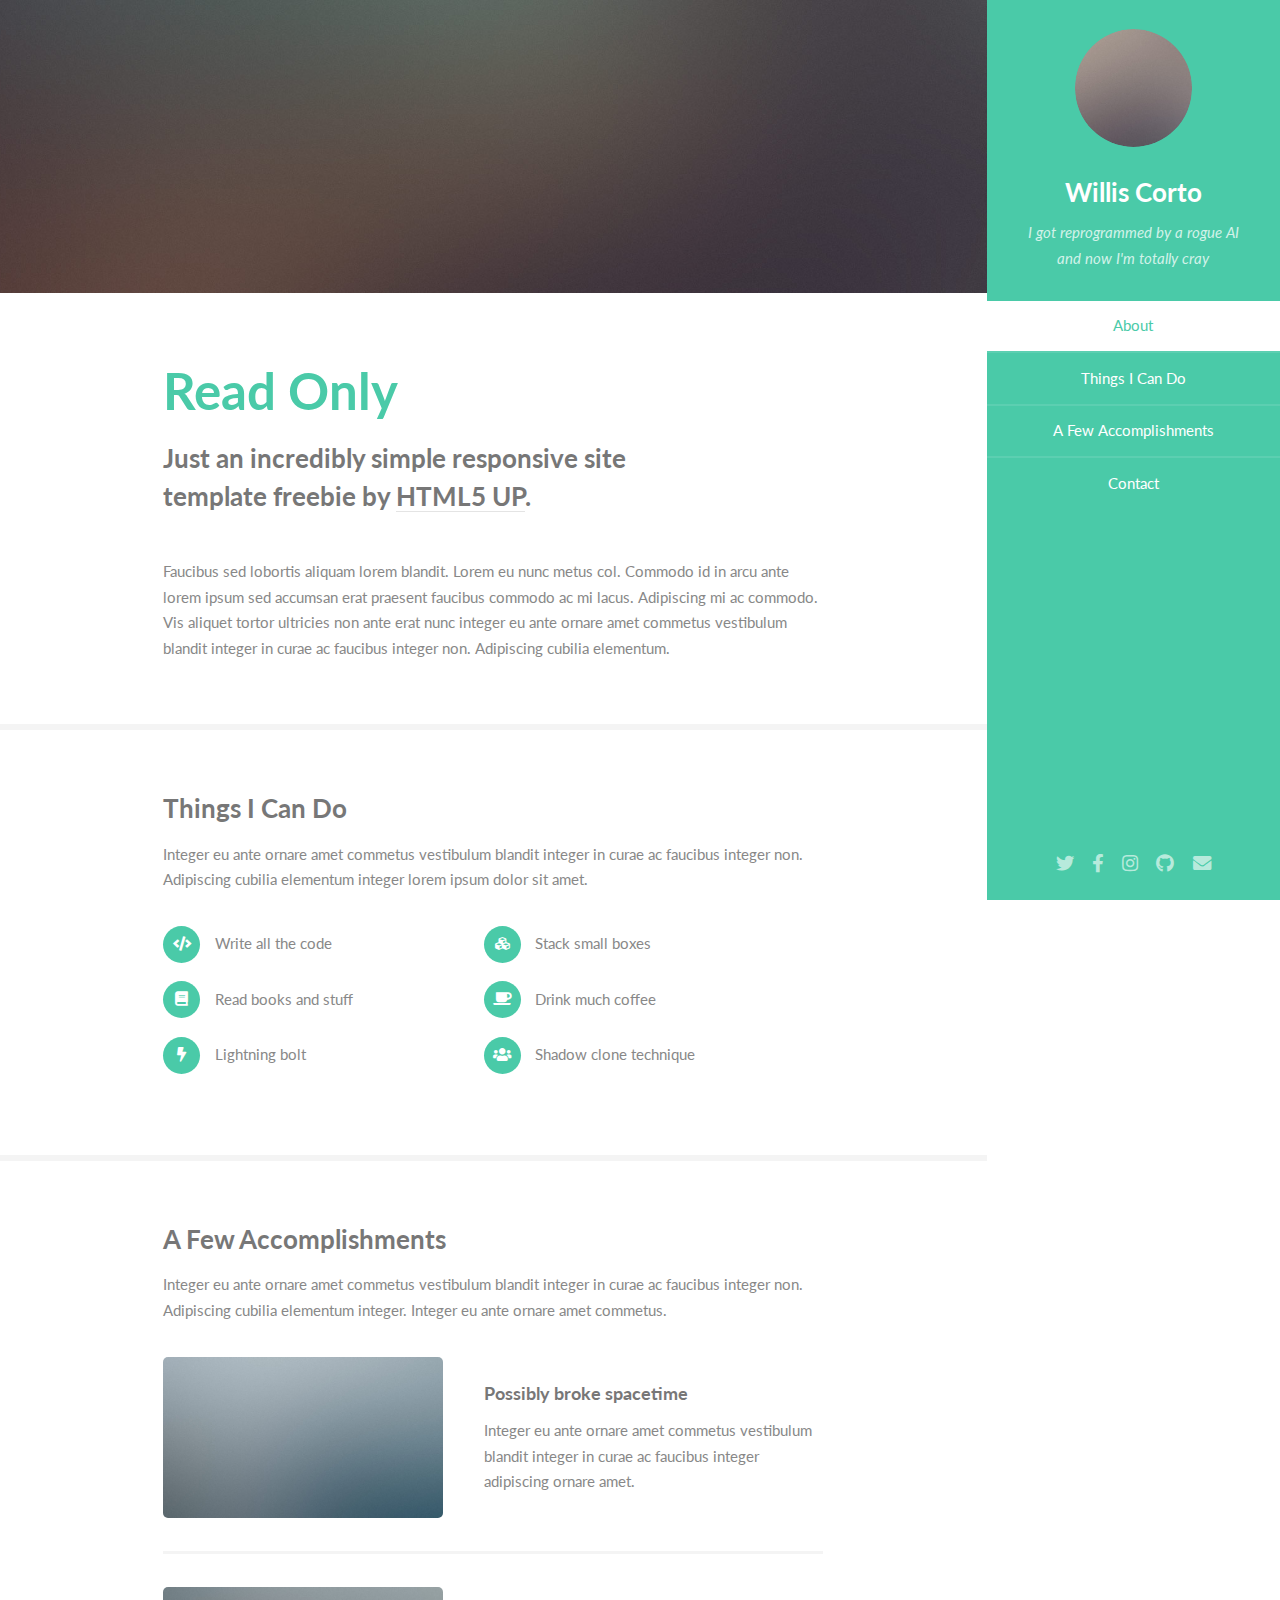
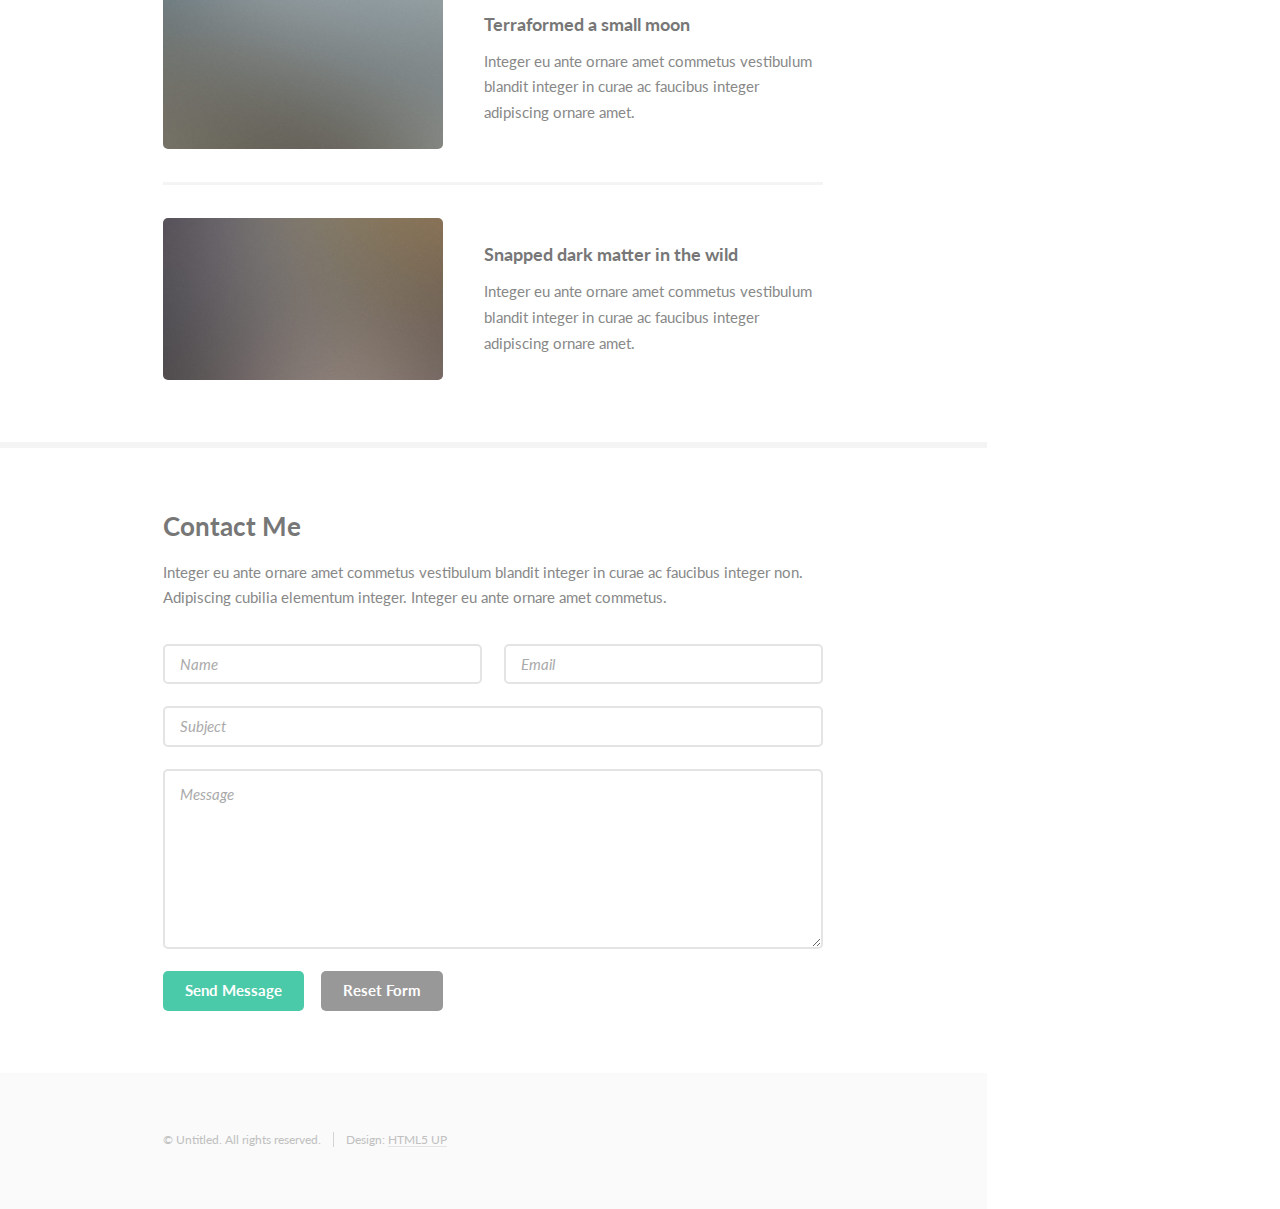
==== index.html @ f291df76 "Add files via upload" ====
<!DOCTYPE HTML>
<!--
	Read Only by HTML5 UP
	html5up.net | @ajlkn
	Free for personal and commercial use under the CCA 3.0 license (html5up.net/license)
-->
<html>
	<head>
		<title>Read Only by HTML5 UP</title>
		<meta charset="utf-8" />
		<meta name="viewport" content="width=device-width, initial-scale=1, user-scalable=no" />
		<link rel="stylesheet" href="assets/css/main.css" />
	</head>
	<body class="is-preload">

		<!-- Header -->
			<section id="header">
				<header>
					<span class="image avatar"><img src="images/avatar.jpg" alt="" /></span>
					<h1 id="logo"><a href="#">Willis Corto</a></h1>
					<p>I got reprogrammed by a rogue AI<br />
					and now I'm totally cray</p>
				</header>
				<nav id="nav">
					<ul>
						<li><a href="#one" class="active">About</a></li>
						<li><a href="#two">Things I Can Do</a></li>
						<li><a href="#three">A Few Accomplishments</a></li>
						<li><a href="#four">Contact</a></li>
					</ul>
				</nav>
				<footer>
					<ul class="icons">
						<li><a href="#" class="icon brands fa-twitter"><span class="label">Twitter</span></a></li>
						<li><a href="#" class="icon brands fa-facebook-f"><span class="label">Facebook</span></a></li>
						<li><a href="#" class="icon brands fa-instagram"><span class="label">Instagram</span></a></li>
						<li><a href="#" class="icon brands fa-github"><span class="label">Github</span></a></li>
						<li><a href="#" class="icon solid fa-envelope"><span class="label">Email</span></a></li>
					</ul>
				</footer>
			</section>

		<!-- Wrapper -->
			<div id="wrapper">

				<!-- Main -->
					<div id="main">

						<!-- One -->
							<section id="one">
								<div class="image main" data-position="center">
									<img src="images/banner.jpg" alt="" />
								</div>
								<div class="container">
									<header class="major">
										<h2>Read Only</h2>
										<p>Just an incredibly simple responsive site<br />
										template freebie by <a href="http://html5up.net">HTML5 UP</a>.</p>
									</header>
									<p>Faucibus sed lobortis aliquam lorem blandit. Lorem eu nunc metus col. Commodo id in arcu ante lorem ipsum sed accumsan erat praesent faucibus commodo ac mi lacus. Adipiscing mi ac commodo. Vis aliquet tortor ultricies non ante erat nunc integer eu ante ornare amet commetus vestibulum blandit integer in curae ac faucibus integer non. Adipiscing cubilia elementum.</p>
								</div>
							</section>

						<!-- Two -->
							<section id="two">
								<div class="container">
									<h3>Things I Can Do</h3>
									<p>Integer eu ante ornare amet commetus vestibulum blandit integer in curae ac faucibus integer non. Adipiscing cubilia elementum integer lorem ipsum dolor sit amet.</p>
									<ul class="feature-icons">
										<li class="icon solid fa-code">Write all the code</li>
										<li class="icon solid fa-cubes">Stack small boxes</li>
										<li class="icon solid fa-book">Read books and stuff</li>
										<li class="icon solid fa-coffee">Drink much coffee</li>
										<li class="icon solid fa-bolt">Lightning bolt</li>
										<li class="icon solid fa-users">Shadow clone technique</li>
									</ul>
								</div>
							</section>

						<!-- Three -->
							<section id="three">
								<div class="container">
									<h3>A Few Accomplishments</h3>
									<p>Integer eu ante ornare amet commetus vestibulum blandit integer in curae ac faucibus integer non. Adipiscing cubilia elementum integer. Integer eu ante ornare amet commetus.</p>
									<div class="features">
										<article>
											<a href="#" class="image"><img src="images/pic01.jpg" alt="" /></a>
											<div class="inner">
												<h4>Possibly broke spacetime</h4>
												<p>Integer eu ante ornare amet commetus vestibulum blandit integer in curae ac faucibus integer adipiscing ornare amet.</p>
											</div>
										</article>
										<article>
											<a href="#" class="image"><img src="images/pic02.jpg" alt="" /></a>
											<div class="inner">
												<h4>Terraformed a small moon</h4>
												<p>Integer eu ante ornare amet commetus vestibulum blandit integer in curae ac faucibus integer adipiscing ornare amet.</p>
											</div>
										</article>
										<article>
											<a href="#" class="image"><img src="images/pic03.jpg" alt="" /></a>
											<div class="inner">
												<h4>Snapped dark matter in the wild</h4>
												<p>Integer eu ante ornare amet commetus vestibulum blandit integer in curae ac faucibus integer adipiscing ornare amet.</p>
											</div>
										</article>
									</div>
								</div>
							</section>

						<!-- Four -->
							<section id="four">
								<div class="container">
									<h3>Contact Me</h3>
									<p>Integer eu ante ornare amet commetus vestibulum blandit integer in curae ac faucibus integer non. Adipiscing cubilia elementum integer. Integer eu ante ornare amet commetus.</p>
									<form method="post" action="#">
										<div class="row gtr-uniform">
											<div class="col-6 col-12-xsmall"><input type="text" name="name" id="name" placeholder="Name" /></div>
											<div class="col-6 col-12-xsmall"><input type="email" name="email" id="email" placeholder="Email" /></div>
											<div class="col-12"><input type="text" name="subject" id="subject" placeholder="Subject" /></div>
											<div class="col-12"><textarea name="message" id="message" placeholder="Message" rows="6"></textarea></div>
											<div class="col-12">
												<ul class="actions">
													<li><input type="submit" class="primary" value="Send Message" /></li>
													<li><input type="reset" value="Reset Form" /></li>
												</ul>
											</div>
										</div>
									</form>
								</div>
							</section>

						<!-- Five -->
						<!--
							<section id="five">
								<div class="container">
									<h3>Elements</h3>

									<section>
										<h4>Text</h4>
										<p>This is <b>bold</b> and this is <strong>strong</strong>. This is <i>italic</i> and this is <em>emphasized</em>.
										This is <sup>superscript</sup> text and this is <sub>subscript</sub> text.
										This is <u>underlined</u> and this is code: <code>for (;;) { ... }</code>. Finally, <a href="#">this is a link</a>.</p>
										<hr />
										<header>
											<h4>Heading with a Subtitle</h4>
											<p>Lorem ipsum dolor sit amet nullam id egestas urna aliquam</p>
										</header>
										<p>Nunc lacinia ante nunc ac lobortis. Interdum adipiscing gravida odio porttitor sem non mi integer non faucibus ornare mi ut ante amet placerat aliquet. Volutpat eu sed ante lacinia sapien lorem accumsan varius montes viverra nibh in adipiscing blandit tempus accumsan.</p>
										<header>
											<h5>Heading with a Subtitle</h5>
											<p>Lorem ipsum dolor sit amet nullam id egestas urna aliquam</p>
										</header>
										<p>Nunc lacinia ante nunc ac lobortis. Interdum adipiscing gravida odio porttitor sem non mi integer non faucibus ornare mi ut ante amet placerat aliquet. Volutpat eu sed ante lacinia sapien lorem accumsan varius montes viverra nibh in adipiscing blandit tempus accumsan.</p>
										<hr />
										<h2>Heading Level 2</h2>
										<h3>Heading Level 3</h3>
										<h4>Heading Level 4</h4>
										<h5>Heading Level 5</h5>
										<h6>Heading Level 6</h6>
										<hr />
										<h5>Blockquote</h5>
										<blockquote>Fringilla nisl. Donec accumsan interdum nisi, quis tincidunt felis sagittis eget tempus euismod. Vestibulum ante ipsum primis in faucibus vestibulum. Blandit adipiscing eu felis iaculis volutpat ac adipiscing accumsan faucibus. Vestibulum ante ipsum primis in faucibus lorem ipsum dolor sit amet nullam adipiscing eu felis.</blockquote>
										<h5>Preformatted</h5>
										<pre><code>i = 0;

while (!deck.isInOrder()) {
    print 'Iteration ' + i;
    deck.shuffle();
    i++;
}

print 'It took ' + i + ' iterations to sort the deck.';</code></pre>
									</section>

									<section>
										<h4>Lists</h4>
										<div class="row">
											<div class="col-6 col-12-xsmall">
												<h5>Unordered</h5>
												<ul>
													<li>Dolor pulvinar etiam magna etiam.</li>
													<li>Sagittis adipiscing lorem eleifend.</li>
													<li>Felis enim feugiat dolore viverra.</li>
												</ul>
												<h5>Alternate</h5>
												<ul class="alt">
													<li>Dolor pulvinar etiam magna etiam.</li>
													<li>Sagittis adipiscing lorem eleifend.</li>
													<li>Felis enim feugiat dolore viverra.</li>
												</ul>
											</div>
											<div class="col-6 col-12-xsmall">
												<h5>Ordered</h5>
												<ol>
													<li>Dolor pulvinar etiam magna etiam.</li>
													<li>Etiam vel felis at lorem sed viverra.</li>
													<li>Felis enim feugiat dolore viverra.</li>
													<li>Dolor pulvinar etiam magna etiam.</li>
													<li>Etiam vel felis at lorem sed viverra.</li>
													<li>Felis enim feugiat dolore viverra.</li>
												</ol>
												<h5>Icons</h5>
												<ul class="icons">
													<li><a href="#" class="icon brands fa-twitter"><span class="label">Twitter</span></a></li>
													<li><a href="#" class="icon brands fa-facebook-f"><span class="label">Facebook</span></a></li>
													<li><a href="#" class="icon brands fa-instagram"><span class="label">Instagram</span></a></li>
													<li><a href="#" class="icon brands fa-github"><span class="label">Github</span></a></li>
													<li><a href="#" class="icon brands fa-dribbble"><span class="label">Dribbble</span></a></li>
													<li><a href="#" class="icon brands fa-tumblr"><span class="label">Tumblr</span></a></li>
												</ul>
											</div>
										</div>
										<h5>Actions</h5>
										<ul class="actions">
											<li><a href="#" class="button primary">Default</a></li>
											<li><a href="#" class="button">Default</a></li>
											<li><a href="#" class="button alt">Default</a></li>
										</ul>
										<ul class="actions small">
											<li><a href="#" class="button primary small">Small</a></li>
											<li><a href="#" class="button small">Small</a></li>
											<li><a href="#" class="button alt small">Small</a></li>
										</ul>
										<div class="row">
											<div class="col-3 col-6-medium col-12-xsmall">
												<ul class="actions stacked">
													<li><a href="#" class="button primary">Default</a></li>
													<li><a href="#" class="button">Default</a></li>
													<li><a href="#" class="button alt">Default</a></li>
												</ul>
											</div>
											<div class="col-3 col-6 col-12-xsmall">
												<ul class="actions stacked">
													<li><a href="#" class="button primary small">Small</a></li>
													<li><a href="#" class="button small">Small</a></li>
													<li><a href="#" class="button alt small">Small</a></li>
												</ul>
											</div>
											<div class="col-3 col-6-medium col-12-xsmall">
												<ul class="actions stacked">
													<li><a href="#" class="button primary fit">Default</a></li>
													<li><a href="#" class="button fit">Default</a></li>
													<li><a href="#" class="button alt fit">Default</a></li>
												</ul>
											</div>
											<div class="col-3 col-6-medium col-12-xsmall">
												<ul class="actions stacked">
													<li><a href="#" class="button primary small fit">Small</a></li>
													<li><a href="#" class="button small fit">Small</a></li>
													<li><a href="#" class="button alt small fit">Small</a></li>
												</ul>
											</div>
										</div>
									</section>

									<section>
										<h4>Table</h4>
										<h5>Default</h5>
										<div class="table-wrapper">
											<table>
												<thead>
													<tr>
														<th>Name</th>
														<th>Description</th>
														<th>Price</th>
													</tr>
												</thead>
												<tbody>
													<tr>
														<td>Item One</td>
														<td>Ante turpis integer aliquet porttitor.</td>
														<td>29.99</td>
													</tr>
													<tr>
														<td>Item Two</td>
														<td>Vis ac commodo adipiscing arcu aliquet.</td>
														<td>19.99</td>
													</tr>
													<tr>
														<td>Item Three</td>
														<td> Morbi faucibus arcu accumsan lorem.</td>
														<td>29.99</td>
													</tr>
													<tr>
														<td>Item Four</td>
														<td>Vitae integer tempus condimentum.</td>
														<td>19.99</td>
													</tr>
													<tr>
														<td>Item Five</td>
														<td>Ante turpis integer aliquet porttitor.</td>
														<td>29.99</td>
													</tr>
												</tbody>
												<tfoot>
													<tr>
														<td colspan="2"></td>
														<td>100.00</td>
													</tr>
												</tfoot>
											</table>
										</div>

										<h5>Alternate</h5>
										<div class="table-wrapper">
											<table class="alt">
												<thead>
													<tr>
														<th>Name</th>
														<th>Description</th>
														<th>Price</th>
													</tr>
												</thead>
												<tbody>
													<tr>
														<td>Item One</td>
														<td>Ante turpis integer aliquet porttitor.</td>
														<td>29.99</td>
													</tr>
													<tr>
														<td>Item Two</td>
														<td>Vis ac commodo adipiscing arcu aliquet.</td>
														<td>19.99</td>
													</tr>
													<tr>
														<td>Item Three</td>
														<td> Morbi faucibus arcu accumsan lorem.</td>
														<td>29.99</td>
													</tr>
													<tr>
														<td>Item Four</td>
														<td>Vitae integer tempus condimentum.</td>
														<td>19.99</td>
													</tr>
													<tr>
														<td>Item Five</td>
														<td>Ante turpis integer aliquet porttitor.</td>
														<td>29.99</td>
													</tr>
												</tbody>
												<tfoot>
													<tr>
														<td colspan="2"></td>
														<td>100.00</td>
													</tr>
												</tfoot>
											</table>
										</div>
									</section>

									<section>
										<h4>Buttons</h4>
										<ul class="actions">
											<li><a href="#" class="button primary">Primary</a></li>
											<li><a href="#" class="button">Default</a></li>
											<li><a href="#" class="button alt">Alternate</a></li>
										</ul>
										<ul class="actions">
											<li><a href="#" class="button primary large">Large</a></li>
											<li><a href="#" class="button">Default</a></li>
											<li><a href="#" class="button alt small">Small</a></li>
										</ul>
										<ul class="actions fit">
											<li><a href="#" class="button primary fit">Fit</a></li>
											<li><a href="#" class="button fit">Fit</a></li>
											<li><a href="#" class="button alt fit">Fit</a></li>
										</ul>
										<ul class="actions fit small">
											<li><a href="#" class="button primary fit small">Fit + Small</a></li>
											<li><a href="#" class="button fit small">Fit + Small</a></li>
											<li><a href="#" class="button alt fit small">Fit + Small</a></li>
										</ul>
										<ul class="actions">
											<li><a href="#" class="button primary icon solid fa-download">Icon</a></li>
											<li><a href="#" class="button icon solid fa-download">Icon</a></li>
											<li><a href="#" class="button alt icon solid fa-check">Icon</a></li>
										</ul>
										<ul class="actions">
											<li><span class="button primary disabled">Primary</span></li>
											<li><span class="button disabled">Default</span></li>
											<li><span class="button alt disabled">Alternate</span></li>
										</ul>
									</section>

									<section>
										<h4>Form</h4>
										<form method="post" action="#">
											<div class="row gtr-uniform">
												<div class="col-6 col-12-xsmall">
													<input type="text" name="demo-name" id="demo-name" value="" placeholder="Name" />
												</div>
												<div class="col-6 col-12-xsmall">
													<input type="email" name="demo-email" id="demo-email" value="" placeholder="Email" />
												</div>
												<div class="col-12">
													<select name="demo-category" id="demo-category">
														<option value="">- Category -</option>
														<option value="1">Manufacturing</option>
														<option value="1">Shipping</option>
														<option value="1">Administration</option>
														<option value="1">Human Resources</option>
													</select>
												</div>
												<div class="col-4 col-12-medium">
													<input type="radio" id="demo-priority-low" name="demo-priority" checked>
													<label for="demo-priority-low">Low Priority</label>
												</div>
												<div class="col-4 col-12-medium">
													<input type="radio" id="demo-priority-normal" name="demo-priority">
													<label for="demo-priority-normal">Normal Priority</label>
												</div>
												<div class="col-4 col-12-medium">
													<input type="radio" id="demo-priority-high" name="demo-priority">
													<label for="demo-priority-high">High Priority</label>
												</div>
												<div class="col-6 col-12-medium">
													<input type="checkbox" id="demo-copy" name="demo-copy">
													<label for="demo-copy">Email me a copy of this message</label>
												</div>
												<div class="col-6 col-12-medium">
													<input type="checkbox" id="demo-human" name="demo-human" checked>
													<label for="demo-human">I am a human and not a robot</label>
												</div>
												<div class="col-12">
													<textarea name="demo-message" id="demo-message" placeholder="Enter your message" rows="6"></textarea>
												</div>
												<div class="col-12">
													<ul class="actions">
														<li><input type="submit" value="Send Message" /></li>
														<li><input type="reset" value="Reset" class="alt" /></li>
													</ul>
												</div>
											</div>
										</form>
									</section>

									<section>
										<h4>Image</h4>
										<h5>Fit</h5>
										<span class="image fit"><img src="images/banner.jpg" alt="" /></span>
										<div class="box alt">
											<div class="row gtr-50 gtr-uniform">
												<div class="col-4"><span class="image fit"><img src="images/pic01.jpg" alt="" /></span></div>
												<div class="col-4"><span class="image fit"><img src="images/pic02.jpg" alt="" /></span></div>
												<div class="col-4"><span class="image fit"><img src="images/pic03.jpg" alt="" /></span></div>
												<div class="col-4"><span class="image fit"><img src="images/pic02.jpg" alt="" /></span></div>
												<div class="col-4"><span class="image fit"><img src="images/pic03.jpg" alt="" /></span></div>
												<div class="col-4"><span class="image fit"><img src="images/pic01.jpg" alt="" /></span></div>
												<div class="col-4"><span class="image fit"><img src="images/pic03.jpg" alt="" /></span></div>
												<div class="col-4"><span class="image fit"><img src="images/pic01.jpg" alt="" /></span></div>
												<div class="col-4"><span class="image fit"><img src="images/pic02.jpg" alt="" /></span></div>
											</div>
										</div>
										<h5>Left &amp; Right</h5>
										<p><span class="image left"><img src="images/avatar.jpg" alt="" /></span>Fringilla nisl. Donec accumsan interdum nisi, quis tincidunt felis sagittis eget. tempus euismod. Vestibulum ante ipsum primis in faucibus vestibulum. Blandit adipiscing eu felis iaculis volutpat ac adipiscing accumsan eu faucibus. Integer ac pellentesque praesent tincidunt felis sagittis eget. tempus euismod. Vestibulum ante ipsum primis in faucibus vestibulum. Blandit adipiscing eu felis iaculis volutpat ac adipiscing accumsan eu faucibus. Integer ac pellentesque praesent. Donec accumsan interdum nisi, quis tincidunt felis sagittis eget. tempus euismod. Vestibulum ante ipsum primis in faucibus vestibulum. Blandit adipiscing eu felis iaculis volutpat ac adipiscing accumsan eu faucibus. Integer ac pellentesque praesent tincidunt felis sagittis eget. tempus euismod. Vestibulum ante ipsum primis in faucibus vestibulum. Blandit adipiscing eu felis iaculis volutpat ac adipiscing accumsan eu faucibus. Integer ac pellentesque praesent.</p>
										<p><span class="image right"><img src="images/avatar.jpg" alt="" /></span>Fringilla nisl. Donec accumsan interdum nisi, quis tincidunt felis sagittis eget. tempus euismod. Vestibulum ante ipsum primis in faucibus vestibulum. Blandit adipiscing eu felis iaculis volutpat ac adipiscing accumsan eu faucibus. Integer ac pellentesque praesent tincidunt felis sagittis eget. tempus euismod. Vestibulum ante ipsum primis in faucibus vestibulum. Blandit adipiscing eu felis iaculis volutpat ac adipiscing accumsan eu faucibus. Integer ac pellentesque praesent. Donec accumsan interdum nisi, quis tincidunt felis sagittis eget. tempus euismod. Vestibulum ante ipsum primis in faucibus vestibulum. Blandit adipiscing eu felis iaculis volutpat ac adipiscing accumsan eu faucibus. Integer ac pellentesque praesent tincidunt felis sagittis eget. tempus euismod. Vestibulum ante ipsum primis in faucibus vestibulum. Blandit adipiscing eu felis iaculis volutpat ac adipiscing accumsan eu faucibus. Integer ac pellentesque praesent.</p>
									</section>

								</div>
							</section>
						-->

					</div>

				<!-- Footer -->
					<section id="footer">
						<div class="container">
							<ul class="copyright">
								<li>&copy; Untitled. All rights reserved.</li><li>Design: <a href="http://html5up.net">HTML5 UP</a></li>
							</ul>
						</div>
					</section>

			</div>

		<!-- Scripts -->
			<script src="assets/js/jquery.min.js"></script>
			<script src="assets/js/jquery.scrollex.min.js"></script>
			<script src="assets/js/jquery.scrolly.min.js"></script>
			<script src="assets/js/browser.min.js"></script>
			<script src="assets/js/breakpoints.min.js"></script>
			<script src="assets/js/util.js"></script>
			<script src="assets/js/main.js"></script>

	</body>
</html>
---- assets/css/main.css ----
@import url("fontawesome-all.min.css");
@import url("https://fonts.googleapis.com/css?family=Lato:400,400italic,700,700italic|Source+Code+Pro:400");

/*
	Read Only by HTML5 UP
	html5up.net | @ajlkn
	Free for personal and commercial use under the CCA 3.0 license (html5up.net/license)
*/

html, body, div, span, applet, object,
iframe, h1, h2, h3, h4, h5, h6, p, blockquote,
pre, a, abbr, acronym, address, big, cite,
code, del, dfn, em, img, ins, kbd, q, s, samp,
small, strike, strong, sub, sup, tt, var, b,
u, i, center, dl, dt, dd, ol, ul, li, fieldset,
form, label, legend, table, caption, tbody,
tfoot, thead, tr, th, td, article, aside,
canvas, details, embed, figure, figcaption,
footer, header, hgroup, menu, nav, output, ruby,
section, summary, time, mark, audio, video {
	margin: 0;
	padding: 0;
	border: 0;
	font-size: 100%;
	font: inherit;
	vertical-align: baseline;}

article, aside, details, figcaption, figure,
footer, header, hgroup, menu, nav, section {
	display: block;}

body {
	line-height: 1;
}

ol, ul {
	list-style: none;
}

blockquote, q {
	quotes: none;
}

	blockquote:before, blockquote:after, q:before, q:after {
		content: '';
		content: none;
	}

table {
	border-collapse: collapse;
	border-spacing: 0;
}

body {
	-webkit-text-size-adjust: none;
}

mark {
	background-color: transparent;
	color: inherit;
}

input::-moz-focus-inner {
	border: 0;
	padding: 0;
}

input, select, textarea {
	-moz-appearance: none;
	-webkit-appearance: none;
	-ms-appearance: none;
	appearance: none;
}

/* Basic */

	html {
		box-sizing: border-box;
	}

	*, *:before, *:after {
		box-sizing: inherit;
	}

	body {
		background: #fff;
	}

		body.is-preload *, body.is-preload *:before, body.is-preload *:after {
			-moz-animation: none !important;
			-webkit-animation: none !important;
			-ms-animation: none !important;
			animation: none !important;
			-moz-transition: none !important;
			-webkit-transition: none !important;
			-ms-transition: none !important;
			transition: none !important;
		}

	body, input, select, textarea {
		color: #888;
		font-family: "Lato", sans-serif;
		font-size: 16pt;
		font-weight: 400;
		line-height: 1.75em;
	}

	a {
		-moz-transition: color 0.2s ease-in-out, border-color 0.2s ease-in-out;
		-webkit-transition: color 0.2s ease-in-out, border-color 0.2s ease-in-out;
		-ms-transition: color 0.2s ease-in-out, border-color 0.2s ease-in-out;
		transition: color 0.2s ease-in-out, border-color 0.2s ease-in-out;
		border-bottom: solid 1px #e4e4e4;
		color: inherit;
		text-decoration: none;
	}

		a:hover {
			border-bottom-color: transparent;
			color: #4acaa8 !important;
		}

	strong, b {
		color: #777;
		font-weight: 700;
	}

	em, i {
		font-style: italic;
	}

	p {
		margin: 0 0 2.25em 0;
	}

	h1, h2, h3, h4, h5, h6 {
		color: #777;
		font-weight: 700;
		line-height: 1em;
		margin: 0 0 0.5625em 0;
	}

		h1 a, h2 a, h3 a, h4 a, h5 a, h6 a {
			border: 0;
			color: inherit;
			text-decoration: none;
		}

	h2 {
		font-size: 2em;
		line-height: 1.5em;
	}

	h3 {
		font-size: 1.75em;
		line-height: 1.5em;
	}

	h4 {
		font-size: 1.25em;
		line-height: 1.5em;
	}

	h5 {
		font-size: 0.9em;
		line-height: 1.5em;
	}

	h6 {
		font-size: 0.7em;
		line-height: 1.5em;
	}

	sub {
		font-size: 0.8em;
		position: relative;
		top: 0.5em;
	}

	sup {
		font-size: 0.8em;
		position: relative;
		top: -0.5em;
	}

	hr {
		border: 0;
		border-bottom: solid 2px #f4f4f4;
		margin: 2.25em 0;
	}

		hr.major {
			margin: 3.375em 0;
		}

	blockquote {
		border-left: solid 8px #e4e4e4;
		font-style: italic;
		margin: 0 0 2.25em 0;
		padding: 0.5em 0 0.5em 2em;
	}

	code {
		background: #555;
		border-radius: 5px;
		color: #fff;
		font-family: "Source Code Pro", monospace;
		font-size: 0.9em;
		margin: 0 0.25em;
		padding: 0.25em 0.65em;
	}

	pre {
		font-family: "Source Code Pro", monospace;
		font-size: 0.9em;
		margin: 0 0 2.25em 0;
	}

		pre code {
			-webkit-overflow-scrolling: touch;
			display: block;
			line-height: 1.5em;
			overflow-x: auto;
			padding: 1em 1.5em;
		}

	.align-left {
		text-align: left;
	}

	.align-center {
		text-align: center;
	}

	.align-right {
		text-align: right;
	}

/* Row */

	.row {
		display: flex;
		flex-wrap: wrap;
		box-sizing: border-box;
		align-items: stretch;
	}

		.row > * {
			box-sizing: border-box;
		}

		.row.gtr-uniform > * > :last-child {
			margin-bottom: 0;
		}

		.row.aln-left {
			justify-content: flex-start;
		}

		.row.aln-center {
			justify-content: center;
		}

		.row.aln-right {
			justify-content: flex-end;
		}

		.row.aln-top {
			align-items: flex-start;
		}

		.row.aln-middle {
			align-items: center;
		}

		.row.aln-bottom {
			align-items: flex-end;
		}

		.row > .imp {
			order: -1;
		}

		.row > .col-1 {
			width: 8.33333%;
		}

		.row > .off-1 {
			margin-left: 8.33333%;
		}

		.row > .col-2 {
			width: 16.66667%;
		}

		.row > .off-2 {
			margin-left: 16.66667%;
		}

		.row > .col-3 {
			width: 25%;
		}

		.row > .off-3 {
			margin-left: 25%;
		}

		.row > .col-4 {
			width: 33.33333%;
		}

		.row > .off-4 {
			margin-left: 33.33333%;
		}

		.row > .col-5 {
			width: 41.66667%;
		}

		.row > .off-5 {
			margin-left: 41.66667%;
		}

		.row > .col-6 {
			width: 50%;
		}

		.row > .off-6 {
			margin-left: 50%;
		}

		.row > .col-7 {
			width: 58.33333%;
		}

		.row > .off-7 {
			margin-left: 58.33333%;
		}

		.row > .col-8 {
			width: 66.66667%;
		}

		.row > .off-8 {
			margin-left: 66.66667%;
		}

		.row > .col-9 {
			width: 75%;
		}

		.row > .off-9 {
			margin-left: 75%;
		}

		.row > .col-10 {
			width: 83.33333%;
		}

		.row > .off-10 {
			margin-left: 83.33333%;
		}

		.row > .col-11 {
			width: 91.66667%;
		}

		.row > .off-11 {
			margin-left: 91.66667%;
		}

		.row > .col-12 {
			width: 100%;
		}

		.row > .off-12 {
			margin-left: 100%;
		}

		.row.gtr-0 {
			margin-top: 0;
			margin-left: 0em;
		}

			.row.gtr-0 > * {
				padding: 0 0 0 0em;
			}

			.row.gtr-0.gtr-uniform {
				margin-top: 0em;
			}

				.row.gtr-0.gtr-uniform > * {
					padding-top: 0em;
				}

		.row.gtr-25 {
			margin-top: 0;
			margin-left: -0.5em;
		}

			.row.gtr-25 > * {
				padding: 0 0 0 0.5em;
			}

			.row.gtr-25.gtr-uniform {
				margin-top: -0.5em;
			}

				.row.gtr-25.gtr-uniform > * {
					padding-top: 0.5em;
				}

		.row.gtr-50 {
			margin-top: 0;
			margin-left: -1em;
		}

			.row.gtr-50 > * {
				padding: 0 0 0 1em;
			}

			.row.gtr-50.gtr-uniform {
				margin-top: -1em;
			}

				.row.gtr-50.gtr-uniform > * {
					padding-top: 1em;
				}

		.row {
			margin-top: 0;
			margin-left: -2em;
		}

			.row > * {
				padding: 0 0 0 2em;
			}

			.row.gtr-uniform {
				margin-top: -2em;
			}

				.row.gtr-uniform > * {
					padding-top: 2em;
				}

		.row.gtr-150 {
			margin-top: 0;
			margin-left: -3em;
		}

			.row.gtr-150 > * {
				padding: 0 0 0 3em;
			}

			.row.gtr-150.gtr-uniform {
				margin-top: -3em;
			}

				.row.gtr-150.gtr-uniform > * {
					padding-top: 3em;
				}

		.row.gtr-200 {
			margin-top: 0;
			margin-left: -4em;
		}

			.row.gtr-200 > * {
				padding: 0 0 0 4em;
			}

			.row.gtr-200.gtr-uniform {
				margin-top: -4em;
			}

				.row.gtr-200.gtr-uniform > * {
					padding-top: 4em;
				}

		@media screen and (max-width: 1680px) {

			.row {
				display: flex;
				flex-wrap: wrap;
				box-sizing: border-box;
				align-items: stretch;
			}

				.row > * {
					box-sizing: border-box;
				}

				.row.gtr-uniform > * > :last-child {
					margin-bottom: 0;
				}

				.row.aln-left {
					justify-content: flex-start;
				}

				.row.aln-center {
					justify-content: center;
				}

				.row.aln-right {
					justify-content: flex-end;
				}

				.row.aln-top {
					align-items: flex-start;
				}

				.row.aln-middle {
					align-items: center;
				}

				.row.aln-bottom {
					align-items: flex-end;
				}

				.row > .imp-xlarge {
					order: -1;
				}

				.row > .col-1-xlarge {
					width: 8.33333%;
				}

				.row > .off-1-xlarge {
					margin-left: 8.33333%;
				}

				.row > .col-2-xlarge {
					width: 16.66667%;
				}

				.row > .off-2-xlarge {
					margin-left: 16.66667%;
				}

				.row > .col-3-xlarge {
					width: 25%;
				}

				.row > .off-3-xlarge {
					margin-left: 25%;
				}

				.row > .col-4-xlarge {
					width: 33.33333%;
				}

				.row > .off-4-xlarge {
					margin-left: 33.33333%;
				}

				.row > .col-5-xlarge {
					width: 41.66667%;
				}

				.row > .off-5-xlarge {
					margin-left: 41.66667%;
				}

				.row > .col-6-xlarge {
					width: 50%;
				}

				.row > .off-6-xlarge {
					margin-left: 50%;
				}

				.row > .col-7-xlarge {
					width: 58.33333%;
				}

				.row > .off-7-xlarge {
					margin-left: 58.33333%;
				}

				.row > .col-8-xlarge {
					width: 66.66667%;
				}

				.row > .off-8-xlarge {
					margin-left: 66.66667%;
				}

				.row > .col-9-xlarge {
					width: 75%;
				}

				.row > .off-9-xlarge {
					margin-left: 75%;
				}

				.row > .col-10-xlarge {
					width: 83.33333%;
				}

				.row > .off-10-xlarge {
					margin-left: 83.33333%;
				}

				.row > .col-11-xlarge {
					width: 91.66667%;
				}

				.row > .off-11-xlarge {
					margin-left: 91.66667%;
				}

				.row > .col-12-xlarge {
					width: 100%;
				}

				.row > .off-12-xlarge {
					margin-left: 100%;
				}

				.row.gtr-0 {
					margin-top: 0;
					margin-left: 0em;
				}

					.row.gtr-0 > * {
						padding: 0 0 0 0em;
					}

					.row.gtr-0.gtr-uniform {
						margin-top: 0em;
					}

						.row.gtr-0.gtr-uniform > * {
							padding-top: 0em;
						}

				.row.gtr-25 {
					margin-top: 0;
					margin-left: -0.5em;
				}

					.row.gtr-25 > * {
						padding: 0 0 0 0.5em;
					}

					.row.gtr-25.gtr-uniform {
						margin-top: -0.5em;
					}

						.row.gtr-25.gtr-uniform > * {
							padding-top: 0.5em;
						}

				.row.gtr-50 {
					margin-top: 0;
					margin-left: -1em;
				}

					.row.gtr-50 > * {
						padding: 0 0 0 1em;
					}

					.row.gtr-50.gtr-uniform {
						margin-top: -1em;
					}

						.row.gtr-50.gtr-uniform > * {
							padding-top: 1em;
						}

				.row {
					margin-top: 0;
					margin-left: -2em;
				}

					.row > * {
						padding: 0 0 0 2em;
					}

					.row.gtr-uniform {
						margin-top: -2em;
					}

						.row.gtr-uniform > * {
							padding-top: 2em;
						}

				.row.gtr-150 {
					margin-top: 0;
					margin-left: -3em;
				}

					.row.gtr-150 > * {
						padding: 0 0 0 3em;
					}

					.row.gtr-150.gtr-uniform {
						margin-top: -3em;
					}

						.row.gtr-150.gtr-uniform > * {
							padding-top: 3em;
						}

				.row.gtr-200 {
					margin-top: 0;
					margin-left: -4em;
				}

					.row.gtr-200 > * {
						padding: 0 0 0 4em;
					}

					.row.gtr-200.gtr-uniform {
						margin-top: -4em;
					}

						.row.gtr-200.gtr-uniform > * {
							padding-top: 4em;
						}

		}

		@media screen and (max-width: 1280px) {

			.row {
				display: flex;
				flex-wrap: wrap;
				box-sizing: border-box;
				align-items: stretch;
			}

				.row > * {
					box-sizing: border-box;
				}

				.row.gtr-uniform > * > :last-child {
					margin-bottom: 0;
				}

				.row.aln-left {
					justify-content: flex-start;
				}

				.row.aln-center {
					justify-content: center;
				}

				.row.aln-right {
					justify-content: flex-end;
				}

				.row.aln-top {
					align-items: flex-start;
				}

				.row.aln-middle {
					align-items: center;
				}

				.row.aln-bottom {
					align-items: flex-end;
				}

				.row > .imp-large {
					order: -1;
				}

				.row > .col-1-large {
					width: 8.33333%;
				}

				.row > .off-1-large {
					margin-left: 8.33333%;
				}

				.row > .col-2-large {
					width: 16.66667%;
				}

				.row > .off-2-large {
					margin-left: 16.66667%;
				}

				.row > .col-3-large {
					width: 25%;
				}

				.row > .off-3-large {
					margin-left: 25%;
				}

				.row > .col-4-large {
					width: 33.33333%;
				}

				.row > .off-4-large {
					margin-left: 33.33333%;
				}

				.row > .col-5-large {
					width: 41.66667%;
				}

				.row > .off-5-large {
					margin-left: 41.66667%;
				}

				.row > .col-6-large {
					width: 50%;
				}

				.row > .off-6-large {
					margin-left: 50%;
				}

				.row > .col-7-large {
					width: 58.33333%;
				}

				.row > .off-7-large {
					margin-left: 58.33333%;
				}

				.row > .col-8-large {
					width: 66.66667%;
				}

				.row > .off-8-large {
					margin-left: 66.66667%;
				}

				.row > .col-9-large {
					width: 75%;
				}

				.row > .off-9-large {
					margin-left: 75%;
				}

				.row > .col-10-large {
					width: 83.33333%;
				}

				.row > .off-10-large {
					margin-left: 83.33333%;
				}

				.row > .col-11-large {
					width: 91.66667%;
				}

				.row > .off-11-large {
					margin-left: 91.66667%;
				}

				.row > .col-12-large {
					width: 100%;
				}

				.row > .off-12-large {
					margin-left: 100%;
				}

				.row.gtr-0 {
					margin-top: 0;
					margin-left: 0em;
				}

					.row.gtr-0 > * {
						padding: 0 0 0 0em;
					}

					.row.gtr-0.gtr-uniform {
						margin-top: 0em;
					}

						.row.gtr-0.gtr-uniform > * {
							padding-top: 0em;
						}

				.row.gtr-25 {
					margin-top: 0;
					margin-left: -0.375em;
				}

					.row.gtr-25 > * {
						padding: 0 0 0 0.375em;
					}

					.row.gtr-25.gtr-uniform {
						margin-top: -0.375em;
					}

						.row.gtr-25.gtr-uniform > * {
							padding-top: 0.375em;
						}

				.row.gtr-50 {
					margin-top: 0;
					margin-left: -0.75em;
				}

					.row.gtr-50 > * {
						padding: 0 0 0 0.75em;
					}

					.row.gtr-50.gtr-uniform {
						margin-top: -0.75em;
					}

						.row.gtr-50.gtr-uniform > * {
							padding-top: 0.75em;
						}

				.row {
					margin-top: 0;
					margin-left: -1.5em;
				}

					.row > * {
						padding: 0 0 0 1.5em;
					}

					.row.gtr-uniform {
						margin-top: -1.5em;
					}

						.row.gtr-uniform > * {
							padding-top: 1.5em;
						}

				.row.gtr-150 {
					margin-top: 0;
					margin-left: -2.25em;
				}

					.row.gtr-150 > * {
						padding: 0 0 0 2.25em;
					}

					.row.gtr-150.gtr-uniform {
						margin-top: -2.25em;
					}

						.row.gtr-150.gtr-uniform > * {
							padding-top: 2.25em;
						}

				.row.gtr-200 {
					margin-top: 0;
					margin-left: -3em;
				}

					.row.gtr-200 > * {
						padding: 0 0 0 3em;
					}

					.row.gtr-200.gtr-uniform {
						margin-top: -3em;
					}

						.row.gtr-200.gtr-uniform > * {
							padding-top: 3em;
						}

		}

		@media screen and (max-width: 1024px) {

			.row {
				display: flex;
				flex-wrap: wrap;
				box-sizing: border-box;
				align-items: stretch;
			}

				.row > * {
					box-sizing: border-box;
				}

				.row.gtr-uniform > * > :last-child {
					margin-bottom: 0;
				}

				.row.aln-left {
					justify-content: flex-start;
				}

				.row.aln-center {
					justify-content: center;
				}

				.row.aln-right {
					justify-content: flex-end;
				}

				.row.aln-top {
					align-items: flex-start;
				}

				.row.aln-middle {
					align-items: center;
				}

				.row.aln-bottom {
					align-items: flex-end;
				}

				.row > .imp-medium {
					order: -1;
				}

				.row > .col-1-medium {
					width: 8.33333%;
				}

				.row > .off-1-medium {
					margin-left: 8.33333%;
				}

				.row > .col-2-medium {
					width: 16.66667%;
				}

				.row > .off-2-medium {
					margin-left: 16.66667%;
				}

				.row > .col-3-medium {
					width: 25%;
				}

				.row > .off-3-medium {
					margin-left: 25%;
				}

				.row > .col-4-medium {
					width: 33.33333%;
				}

				.row > .off-4-medium {
					margin-left: 33.33333%;
				}

				.row > .col-5-medium {
					width: 41.66667%;
				}

				.row > .off-5-medium {
					margin-left: 41.66667%;
				}

				.row > .col-6-medium {
					width: 50%;
				}

				.row > .off-6-medium {
					margin-left: 50%;
				}

				.row > .col-7-medium {
					width: 58.33333%;
				}

				.row > .off-7-medium {
					margin-left: 58.33333%;
				}

				.row > .col-8-medium {
					width: 66.66667%;
				}

				.row > .off-8-medium {
					margin-left: 66.66667%;
				}

				.row > .col-9-medium {
					width: 75%;
				}

				.row > .off-9-medium {
					margin-left: 75%;
				}

				.row > .col-10-medium {
					width: 83.33333%;
				}

				.row > .off-10-medium {
					margin-left: 83.33333%;
				}

				.row > .col-11-medium {
					width: 91.66667%;
				}

				.row > .off-11-medium {
					margin-left: 91.66667%;
				}

				.row > .col-12-medium {
					width: 100%;
				}

				.row > .off-12-medium {
					margin-left: 100%;
				}

				.row.gtr-0 {
					margin-top: 0;
					margin-left: 0em;
				}

					.row.gtr-0 > * {
						padding: 0 0 0 0em;
					}

					.row.gtr-0.gtr-uniform {
						margin-top: 0em;
					}

						.row.gtr-0.gtr-uniform > * {
							padding-top: 0em;
						}

				.row.gtr-25 {
					margin-top: 0;
					margin-left: -0.375em;
				}

					.row.gtr-25 > * {
						padding: 0 0 0 0.375em;
					}

					.row.gtr-25.gtr-uniform {
						margin-top: -0.375em;
					}

						.row.gtr-25.gtr-uniform > * {
							padding-top: 0.375em;
						}

				.row.gtr-50 {
					margin-top: 0;
					margin-left: -0.75em;
				}

					.row.gtr-50 > * {
						padding: 0 0 0 0.75em;
					}

					.row.gtr-50.gtr-uniform {
						margin-top: -0.75em;
					}

						.row.gtr-50.gtr-uniform > * {
							padding-top: 0.75em;
						}

				.row {
					margin-top: 0;
					margin-left: -1.5em;
				}

					.row > * {
						padding: 0 0 0 1.5em;
					}

					.row.gtr-uniform {
						margin-top: -1.5em;
					}

						.row.gtr-uniform > * {
							padding-top: 1.5em;
						}

				.row.gtr-150 {
					margin-top: 0;
					margin-left: -2.25em;
				}

					.row.gtr-150 > * {
						padding: 0 0 0 2.25em;
					}

					.row.gtr-150.gtr-uniform {
						margin-top: -2.25em;
					}

						.row.gtr-150.gtr-uniform > * {
							padding-top: 2.25em;
						}

				.row.gtr-200 {
					margin-top: 0;
					margin-left: -3em;
				}

					.row.gtr-200 > * {
						padding: 0 0 0 3em;
					}

					.row.gtr-200.gtr-uniform {
						margin-top: -3em;
					}

						.row.gtr-200.gtr-uniform > * {
							padding-top: 3em;
						}

		}

		@media screen and (max-width: 736px) {

			.row {
				display: flex;
				flex-wrap: wrap;
				box-sizing: border-box;
				align-items: stretch;
			}

				.row > * {
					box-sizing: border-box;
				}

				.row.gtr-uniform > * > :last-child {
					margin-bottom: 0;
				}

				.row.aln-left {
					justify-content: flex-start;
				}

				.row.aln-center {
					justify-content: center;
				}

				.row.aln-right {
					justify-content: flex-end;
				}

				.row.aln-top {
					align-items: flex-start;
				}

				.row.aln-middle {
					align-items: center;
				}

				.row.aln-bottom {
					align-items: flex-end;
				}

				.row > .imp-small {
					order: -1;
				}

				.row > .col-1-small {
					width: 8.33333%;
				}

				.row > .off-1-small {
					margin-left: 8.33333%;
				}

				.row > .col-2-small {
					width: 16.66667%;
				}

				.row > .off-2-small {
					margin-left: 16.66667%;
				}

				.row > .col-3-small {
					width: 25%;
				}

				.row > .off-3-small {
					margin-left: 25%;
				}

				.row > .col-4-small {
					width: 33.33333%;
				}

				.row > .off-4-small {
					margin-left: 33.33333%;
				}

				.row > .col-5-small {
					width: 41.66667%;
				}

				.row > .off-5-small {
					margin-left: 41.66667%;
				}

				.row > .col-6-small {
					width: 50%;
				}

				.row > .off-6-small {
					margin-left: 50%;
				}

				.row > .col-7-small {
					width: 58.33333%;
				}

				.row > .off-7-small {
					margin-left: 58.33333%;
				}

				.row > .col-8-small {
					width: 66.66667%;
				}

				.row > .off-8-small {
					margin-left: 66.66667%;
				}

				.row > .col-9-small {
					width: 75%;
				}

				.row > .off-9-small {
					margin-left: 75%;
				}

				.row > .col-10-small {
					width: 83.33333%;
				}

				.row > .off-10-small {
					margin-left: 83.33333%;
				}

				.row > .col-11-small {
					width: 91.66667%;
				}

				.row > .off-11-small {
					margin-left: 91.66667%;
				}

				.row > .col-12-small {
					width: 100%;
				}

				.row > .off-12-small {
					margin-left: 100%;
				}

				.row.gtr-0 {
					margin-top: 0;
					margin-left: 0em;
				}

					.row.gtr-0 > * {
						padding: 0 0 0 0em;
					}

					.row.gtr-0.gtr-uniform {
						margin-top: 0em;
					}

						.row.gtr-0.gtr-uniform > * {
							padding-top: 0em;
						}

				.row.gtr-25 {
					margin-top: 0;
					margin-left: -0.3125em;
				}

					.row.gtr-25 > * {
						padding: 0 0 0 0.3125em;
					}

					.row.gtr-25.gtr-uniform {
						margin-top: -0.3125em;
					}

						.row.gtr-25.gtr-uniform > * {
							padding-top: 0.3125em;
						}

				.row.gtr-50 {
					margin-top: 0;
					margin-left: -0.625em;
				}

					.row.gtr-50 > * {
						padding: 0 0 0 0.625em;
					}

					.row.gtr-50.gtr-uniform {
						margin-top: -0.625em;
					}

						.row.gtr-50.gtr-uniform > * {
							padding-top: 0.625em;
						}

				.row {
					margin-top: 0;
					margin-left: -1.25em;
				}

					.row > * {
						padding: 0 0 0 1.25em;
					}

					.row.gtr-uniform {
						margin-top: -1.25em;
					}

						.row.gtr-uniform > * {
							padding-top: 1.25em;
						}

				.row.gtr-150 {
					margin-top: 0;
					margin-left: -1.875em;
				}

					.row.gtr-150 > * {
						padding: 0 0 0 1.875em;
					}

					.row.gtr-150.gtr-uniform {
						margin-top: -1.875em;
					}

						.row.gtr-150.gtr-uniform > * {
							padding-top: 1.875em;
						}

				.row.gtr-200 {
					margin-top: 0;
					margin-left: -2.5em;
				}

					.row.gtr-200 > * {
						padding: 0 0 0 2.5em;
					}

					.row.gtr-200.gtr-uniform {
						margin-top: -2.5em;
					}

						.row.gtr-200.gtr-uniform > * {
							padding-top: 2.5em;
						}

		}

		@media screen and (max-width: 480px) {

			.row {
				display: flex;
				flex-wrap: wrap;
				box-sizing: border-box;
				align-items: stretch;
			}

				.row > * {
					box-sizing: border-box;
				}

				.row.gtr-uniform > * > :last-child {
					margin-bottom: 0;
				}

				.row.aln-left {
					justify-content: flex-start;
				}

				.row.aln-center {
					justify-content: center;
				}

				.row.aln-right {
					justify-content: flex-end;
				}

				.row.aln-top {
					align-items: flex-start;
				}

				.row.aln-middle {
					align-items: center;
				}

				.row.aln-bottom {
					align-items: flex-end;
				}

				.row > .imp-xsmall {
					order: -1;
				}

				.row > .col-1-xsmall {
					width: 8.33333%;
				}

				.row > .off-1-xsmall {
					margin-left: 8.33333%;
				}

				.row > .col-2-xsmall {
					width: 16.66667%;
				}

				.row > .off-2-xsmall {
					margin-left: 16.66667%;
				}

				.row > .col-3-xsmall {
					width: 25%;
				}

				.row > .off-3-xsmall {
					margin-left: 25%;
				}

				.row > .col-4-xsmall {
					width: 33.33333%;
				}

				.row > .off-4-xsmall {
					margin-left: 33.33333%;
				}

				.row > .col-5-xsmall {
					width: 41.66667%;
				}

				.row > .off-5-xsmall {
					margin-left: 41.66667%;
				}

				.row > .col-6-xsmall {
					width: 50%;
				}

				.row > .off-6-xsmall {
					margin-left: 50%;
				}

				.row > .col-7-xsmall {
					width: 58.33333%;
				}

				.row > .off-7-xsmall {
					margin-left: 58.33333%;
				}

				.row > .col-8-xsmall {
					width: 66.66667%;
				}

				.row > .off-8-xsmall {
					margin-left: 66.66667%;
				}

				.row > .col-9-xsmall {
					width: 75%;
				}

				.row > .off-9-xsmall {
					margin-left: 75%;
				}

				.row > .col-10-xsmall {
					width: 83.33333%;
				}

				.row > .off-10-xsmall {
					margin-left: 83.33333%;
				}

				.row > .col-11-xsmall {
					width: 91.66667%;
				}

				.row > .off-11-xsmall {
					margin-left: 91.66667%;
				}

				.row > .col-12-xsmall {
					width: 100%;
				}

				.row > .off-12-xsmall {
					margin-left: 100%;
				}

				.row.gtr-0 {
					margin-top: 0;
					margin-left: 0em;
				}

					.row.gtr-0 > * {
						padding: 0 0 0 0em;
					}

					.row.gtr-0.gtr-uniform {
						margin-top: 0em;
					}

						.row.gtr-0.gtr-uniform > * {
							padding-top: 0em;
						}

				.row.gtr-25 {
					margin-top: 0;
					margin-left: -0.3125em;
				}

					.row.gtr-25 > * {
						padding: 0 0 0 0.3125em;
					}

					.row.gtr-25.gtr-uniform {
						margin-top: -0.3125em;
					}

						.row.gtr-25.gtr-uniform > * {
							padding-top: 0.3125em;
						}

				.row.gtr-50 {
					margin-top: 0;
					margin-left: -0.625em;
				}

					.row.gtr-50 > * {
						padding: 0 0 0 0.625em;
					}

					.row.gtr-50.gtr-uniform {
						margin-top: -0.625em;
					}

						.row.gtr-50.gtr-uniform > * {
							padding-top: 0.625em;
						}

				.row {
					margin-top: 0;
					margin-left: -1.25em;
				}

					.row > * {
						padding: 0 0 0 1.25em;
					}

					.row.gtr-uniform {
						margin-top: -1.25em;
					}

						.row.gtr-uniform > * {
							padding-top: 1.25em;
						}

				.row.gtr-150 {
					margin-top: 0;
					margin-left: -1.875em;
				}

					.row.gtr-150 > * {
						padding: 0 0 0 1.875em;
					}

					.row.gtr-150.gtr-uniform {
						margin-top: -1.875em;
					}

						.row.gtr-150.gtr-uniform > * {
							padding-top: 1.875em;
						}

				.row.gtr-200 {
					margin-top: 0;
					margin-left: -2.5em;
				}

					.row.gtr-200 > * {
						padding: 0 0 0 2.5em;
					}

					.row.gtr-200.gtr-uniform {
						margin-top: -2.5em;
					}

						.row.gtr-200.gtr-uniform > * {
							padding-top: 2.5em;
						}

		}

/* Container */

	.container {
		margin: 0 auto;
		max-width: calc(100% - 4.5em);
		width: 45em;
	}

		.container.xsmall {
			width: 11.25em;
		}

		.container.small {
			width: 22.5em;
		}

		.container.medium {
			width: 33.75em;
		}

		.container.large {
			width: 56.25em;
		}

		.container.xlarge {
			width: 67.5em;
		}

		.container.max {
			width: 100%;
		}

		@media screen and (max-width: 1024px) {

			.container {
				width: 100% !important;
			}

		}

		@media screen and (max-width: 480px) {

			.container {
				max-width: calc(100% - 3.375em);
			}

		}

/* Section/Article */

	section.special, article.special {
		text-align: center;
	}

	header p {
		color: #aaa;
		position: relative;
		margin: 0 0 1.6875em 0;
	}

	header h2 + p {
		font-size: 1.25em;
		margin-top: -0.5em;
		line-height: 1.5em;
	}

	header h3 + p {
		font-size: 1.1em;
		margin-top: -0.35em;
		line-height: 1.5em;
	}

	header h4 + p,
	header h5 + p,
	header h6 + p {
		font-size: 0.9em;
		margin-top: -0.25em;
		line-height: 1.5em;
	}

	header.major h2 {
		color: #4acaa8;
		font-size: 3.5em;
	}

		header.major h2 + p {
			color: #777;
			font-size: 1.75em;
			font-weight: 700;
			margin-top: -0.75em;
		}

/* Form */

	form {
		margin: 0 0 2.25em 0;
	}

	label {
		color: #777;
		display: block;
		font-size: 0.9em;
		font-weight: 700;
		margin: 0 0 1.125em 0;
	}

	input::-moz-focus-inner {
		border: 0;
		padding: 0;
	}

	input[type="text"],
	input[type="password"],
	input[type="email"],
	select,
	textarea {
		-moz-appearance: none;
		-webkit-appearance: none;
		-ms-appearance: none;
		appearance: none;
		border-radius: 5px;
		border: none;
		border: solid 2px #e4e4e4;
		color: inherit;
		display: block;
		outline: 0;
		padding: 0 1em;
		text-decoration: none;
		width: 100%;
	}

		input[type="text"]:invalid,
		input[type="password"]:invalid,
		input[type="email"]:invalid,
		select:invalid,
		textarea:invalid {
			box-shadow: none;
		}

		input[type="text"]:focus,
		input[type="password"]:focus,
		input[type="email"]:focus,
		select:focus,
		textarea:focus {
			border-color: #4acaa8;
		}

	select {
		background-image: url("data:image/svg+xml;charset=utf8,%3Csvg xmlns='http://www.w3.org/2000/svg' width='40' height='40' preserveAspectRatio='none' viewBox='0 0 40 40'%3E%3Cpath d='M9.4,12.3l10.4,10.4l10.4-10.4c0.2-0.2,0.5-0.4,0.9-0.4c0.3,0,0.6,0.1,0.9,0.4l3.3,3.3c0.2,0.2,0.4,0.5,0.4,0.9 c0,0.4-0.1,0.6-0.4,0.9L20.7,31.9c-0.2,0.2-0.5,0.4-0.9,0.4c-0.3,0-0.6-0.1-0.9-0.4L4.3,17.3c-0.2-0.2-0.4-0.5-0.4-0.9 c0-0.4,0.1-0.6,0.4-0.9l3.3-3.3c0.2-0.2,0.5-0.4,0.9-0.4S9.1,12.1,9.4,12.3z' fill='%23e4e4e4' /%3E%3C/svg%3E");
		background-size: 1.25em;
		background-repeat: no-repeat;
		background-position: calc(100% - 1em) center;
		height: 2.75em;
		padding-right: 2.75em;
		text-overflow: ellipsis;
	}

		select option {
			color: #777;
			background: #fff;
		}

		select:focus::-ms-value {
			background-color: transparent;
		}

		select::-ms-expand {
			display: none;
		}

	input[type="text"],
	input[type="password"],
	input[type="email"],
	select {
		height: 2.75em;
	}

	textarea {
		padding: 0.75em 1em;
	}

	input[type="checkbox"],
	input[type="radio"] {
		-moz-appearance: none;
		-webkit-appearance: none;
		-ms-appearance: none;
		appearance: none;
		display: block;
		float: left;
		margin-right: -2em;
		opacity: 0;
		width: 1em;
		z-index: -1;
	}

		input[type="checkbox"] + label,
		input[type="radio"] + label {
			text-decoration: none;
			color: #888;
			cursor: pointer;
			display: inline-block;
			font-size: 1em;
			font-weight: 400;
			padding-left: 2.4em;
			padding-right: 0.75em;
			position: relative;
		}

			input[type="checkbox"] + label:before,
			input[type="radio"] + label:before {
				-moz-osx-font-smoothing: grayscale;
				-webkit-font-smoothing: antialiased;
				display: inline-block;
				font-style: normal;
				font-variant: normal;
				text-rendering: auto;
				line-height: 1;
				text-transform: none !important;
				font-family: 'Font Awesome 5 Free';
				font-weight: 900;
			}

			input[type="checkbox"] + label:before,
			input[type="radio"] + label:before {
				background: #fafafa;
				border-radius: 5px;
				border: solid 2px #e4e4e4;
				content: '';
				display: inline-block;
				font-size: 0.8em;
				height: 2.0625em;
				left: 0;
				line-height: 2.0625em;
				position: absolute;
				text-align: center;
				top: 0;
				width: 2.0625em;
			}

		input[type="checkbox"]:checked + label:before,
		input[type="radio"]:checked + label:before {
			background: #989898;
			border-color: #989898;
			color: #ffffff;
			content: '\f00c';
		}

		input[type="checkbox"]:focus + label:before,
		input[type="radio"]:focus + label:before {
			border-color: #4acaa8;
		}

	input[type="checkbox"] + label:before {
		border-radius: 5px;
	}

	input[type="radio"] + label:before {
		border-radius: 100%;
	}

	::-webkit-input-placeholder {
		color: #aaa !important;
		font-style: italic;
		opacity: 1.0;
	}

	:-moz-placeholder {
		color: #aaa !important;
		font-style: italic;
		opacity: 1.0;
	}

	::-moz-placeholder {
		color: #aaa !important;
		font-style: italic;
		opacity: 1.0;
	}

	:-ms-input-placeholder {
		color: #aaa !important;
		font-style: italic;
		opacity: 1.0;
	}

/* Box */

	.box {
		border-radius: 5px;
		border: solid 2px #e4e4e4;
		margin-bottom: 2.25em;
		padding: 1.5em;
	}

		.box > :last-child,
		.box > :last-child > :last-child,
		.box > :last-child > :last-child > :last-child {
			margin-bottom: 0;
		}

		.box.alt {
			border: 0;
			border-radius: 0;
			padding: 0;
		}

/* Icon */

	.icon {
		text-decoration: none;
		border-bottom: none;
		position: relative;
	}

		.icon:before {
			-moz-osx-font-smoothing: grayscale;
			-webkit-font-smoothing: antialiased;
			display: inline-block;
			font-style: normal;
			font-variant: normal;
			text-rendering: auto;
			line-height: 1;
			text-transform: none !important;
			font-family: 'Font Awesome 5 Free';
			font-weight: 400;
		}

		.icon > .label {
			display: none;
		}

		.icon:before {
			line-height: inherit;
		}

		.icon.solid:before {
			font-weight: 900;
		}

		.icon.brands:before {
			font-family: 'Font Awesome 5 Brands';
		}

/* Image */

	.image {
		border-radius: 5px;
		border: 0;
		display: inline-block;
		position: relative;
	}

		.image[data-position] img {
			-moz-object-fit: cover;
			-webkit-object-fit: cover;
			-ms-object-fit: cover;
			object-fit: cover;
			display: block;
			position: absolute;
			top: 0;
			left: 0;
			width: 100%;
			height: 100%;
		}

		.image[data-position="top left"] img {
			-moz-object-position: top left;
			-webkit-object-position: top left;
			-ms-object-position: top left;
			object-position: top left;
		}

		.image[data-position="top"] img {
			-moz-object-position: top;
			-webkit-object-position: top;
			-ms-object-position: top;
			object-position: top;
		}

		.image[data-position="top right"] img {
			-moz-object-position: top right;
			-webkit-object-position: top right;
			-ms-object-position: top right;
			object-position: top right;
		}

		.image[data-position="right"] img {
			-moz-object-position: right;
			-webkit-object-position: right;
			-ms-object-position: right;
			object-position: right;
		}

		.image[data-position="bottom right"] img {
			-moz-object-position: bottom right;
			-webkit-object-position: bottom right;
			-ms-object-position: bottom right;
			object-position: bottom right;
		}

		.image[data-position="bottom"] img {
			-moz-object-position: bottom;
			-webkit-object-position: bottom;
			-ms-object-position: bottom;
			object-position: bottom;
		}

		.image[data-position="bottom left"] img {
			-moz-object-position: bottom left;
			-webkit-object-position: bottom left;
			-ms-object-position: bottom left;
			object-position: bottom left;
		}

		.image[data-position="left"] img {
			-moz-object-position: left;
			-webkit-object-position: left;
			-ms-object-position: left;
			object-position: left;
		}

		.image[data-position="center"] img {
			-moz-object-position: center;
			-webkit-object-position: center;
			-ms-object-position: center;
			object-position: center;
		}

		.image[data-position="25% 25%"] img {
			-moz-object-position: 25% 25%;
			-webkit-object-position: 25% 25%;
			-ms-object-position: 25% 25%;
			object-position: 25% 25%;
		}

		.image[data-position="75% 25%"] img {
			-moz-object-position: 75% 25%;
			-webkit-object-position: 75% 25%;
			-ms-object-position: 75% 25%;
			object-position: 75% 25%;
		}

		.image[data-position="75% 75%"] img {
			-moz-object-position: 75% 75%;
			-webkit-object-position: 75% 75%;
			-ms-object-position: 75% 75%;
			object-position: 75% 75%;
		}

		.image[data-position="25% 75%"] img {
			-moz-object-position: 25% 75%;
			-webkit-object-position: 25% 75%;
			-ms-object-position: 25% 75%;
			object-position: 25% 75%;
		}

		.image img {
			border-radius: 5px;
			display: block;
		}

		.image.left {
			float: left;
			margin: 0 2.5em 2em 0;
			top: 0.25em;
		}

		.image.right {
			float: right;
			margin: 0 0 2em 2.5em;
			top: 0.25em;
		}

		.image.fit {
			display: block;
			margin: 0 0 2.25em 0;
			width: 100%;
		}

			.image.fit img {
				display: block;
				width: 100%;
			}

		.image.avatar {
			border-radius: 100%;
			overflow: hidden;
		}

			.image.avatar img {
				border-radius: 100%;
				display: block;
				width: 100%;
			}

		.image.main {
			display: block;
			height: 20em;
			border-radius: 0;
		}

			.image.main img {
				border-radius: 0;
			}

/* List */

	ol {
		list-style: decimal;
		margin: 0 0 2.25em 0;
		padding-left: 1.25em;
	}

		ol li {
			padding-left: 0.25em;
		}

	ul {
		list-style: disc;
		margin: 0 0 2.25em 0;
		padding-left: 1em;
	}

		ul li {
			padding-left: 0.5em;
		}

		ul.alt {
			list-style: none;
			padding-left: 0;
		}

			ul.alt li {
				border-top: solid 2px #f4f4f4;
				padding: 0.5em 0;
			}

				ul.alt li:first-child {
					border-top: 0;
					padding-top: 0;
				}

	dl {
		margin: 0 0 2.25em 0;
	}

/* Actions */

	ul.actions {
		display: -moz-flex;
		display: -webkit-flex;
		display: -ms-flex;
		display: flex;
		cursor: default;
		list-style: none;
		margin-left: -1.125em;
		padding-left: 0;
	}

		ul.actions li {
			padding: 0 0 0 1.125em;
			vertical-align: middle;
		}

		ul.actions.special {
			-moz-justify-content: center;
			-webkit-justify-content: center;
			-ms-justify-content: center;
			justify-content: center;
			width: 100%;
			margin-left: 0;
		}

			ul.actions.special li:first-child {
				padding-left: 0;
			}

		ul.actions.stacked {
			-moz-flex-direction: column;
			-webkit-flex-direction: column;
			-ms-flex-direction: column;
			flex-direction: column;
			margin-left: 0;
		}

			ul.actions.stacked li {
				padding: 1.125em 0 0 0;
			}

				ul.actions.stacked li:first-child {
					padding-top: 0;
				}

		ul.actions.fit {
			width: calc(100% + 1.125em);
		}

			ul.actions.fit li {
				-moz-flex-grow: 1;
				-webkit-flex-grow: 1;
				-ms-flex-grow: 1;
				flex-grow: 1;
				-moz-flex-shrink: 1;
				-webkit-flex-shrink: 1;
				-ms-flex-shrink: 1;
				flex-shrink: 1;
				width: 100%;
			}

				ul.actions.fit li > * {
					width: 100%;
				}

			ul.actions.fit.stacked {
				width: 100%;
			}

		@media screen and (max-width: 480px) {

			ul.actions:not(.fixed) {
				-moz-flex-direction: column;
				-webkit-flex-direction: column;
				-ms-flex-direction: column;
				flex-direction: column;
				margin-left: 0;
				width: 100% !important;
			}

				ul.actions:not(.fixed) li {
					-moz-flex-grow: 1;
					-webkit-flex-grow: 1;
					-ms-flex-grow: 1;
					flex-grow: 1;
					-moz-flex-shrink: 1;
					-webkit-flex-shrink: 1;
					-ms-flex-shrink: 1;
					flex-shrink: 1;
					padding: 1.125em 0 0 0;
					text-align: center;
					width: 100%;
				}

					ul.actions:not(.fixed) li > * {
						width: 100%;
					}

					ul.actions:not(.fixed) li:first-child {
						padding-top: 0;
					}

					ul.actions:not(.fixed) li input[type="submit"],
					ul.actions:not(.fixed) li input[type="reset"],
					ul.actions:not(.fixed) li input[type="button"],
					ul.actions:not(.fixed) li button,
					ul.actions:not(.fixed) li .button {
						width: 100%;
					}

						ul.actions:not(.fixed) li input[type="submit"].icon:before,
						ul.actions:not(.fixed) li input[type="reset"].icon:before,
						ul.actions:not(.fixed) li input[type="button"].icon:before,
						ul.actions:not(.fixed) li button.icon:before,
						ul.actions:not(.fixed) li .button.icon:before {
							margin-left: -0.5rem;
						}

		}

/* Feature Icons */

	ul.feature-icons {
		list-style: none;
		padding-left: 0;
	}

		ul.feature-icons li {
			text-decoration: none;
			display: inline-block;
			margin: 0 0 1.6875em 0;
			padding: 0.35em 0 0 3.5em;
			position: relative;
			vertical-align: top;
			width: 48%;
		}

			ul.feature-icons li:before {
				-moz-osx-font-smoothing: grayscale;
				-webkit-font-smoothing: antialiased;
				display: inline-block;
				font-style: normal;
				font-variant: normal;
				text-rendering: auto;
				line-height: 1;
				text-transform: none !important;
				font-family: 'Font Awesome 5 Free';
				font-weight: 400;
			}

			ul.feature-icons li:before {
				background: #4acaa8;
				border-radius: 100%;
				color: #ffffff;
				display: block;
				height: 2.5em;
				left: 0;
				line-height: 2.5em;
				position: absolute;
				text-align: center;
				top: 0;
				width: 2.5em;
			}

/* Icons */

	ul.icons {
		cursor: default;
		list-style: none;
		padding-left: 0;
	}

		ul.icons li {
			display: inline-block;
			padding: 0 1em 0 0;
		}

			ul.icons li:last-child {
				padding-right: 0 !important;
			}

			ul.icons li .icon:before {
				font-size: 1.25em;
			}

/* Table */

	.table-wrapper {
		-webkit-overflow-scrolling: touch;
		overflow-x: auto;
	}

	table {
		margin: 0 0 2.25em 0;
		width: 100%;
	}

		table tbody tr {
			border: solid 2px #f4f4f4;
			border-left: 0;
			border-right: 0;
		}

			table tbody tr:nth-child(2n + 1) {
				background-color: #fafafa;
			}

		table td {
			padding: 0.75em 0.75em;
		}

		table th {
			color: #777;
			font-size: 0.9em;
			font-weight: 700;
			padding: 0 0.75em 0.75em 0.75em;
			text-align: left;
		}

		table thead {
			border-bottom: solid 4px #e4e4e4;
		}

		table tfoot {
			border-top: solid 4px #e4e4e4;
		}

		table.alt {
			border-collapse: separate;
		}

			table.alt tbody tr td {
				border: solid 2px #e4e4e4;
				border-left-width: 0;
				border-top-width: 0;
			}

				table.alt tbody tr td:first-child {
					border-left-width: 2px;
				}

			table.alt tbody tr:first-child td {
				border-top-width: 2px;
			}

			table.alt thead {
				border-bottom: 0;
			}

			table.alt tfoot {
				border-top: 0;
			}

/* Button */

	input[type="submit"],
	input[type="reset"],
	input[type="button"],
	.button {
		-moz-appearance: none;
		-webkit-appearance: none;
		-ms-appearance: none;
		appearance: none;
		-moz-transition: background-color 0.2s ease-in-out, color 0.2s ease-in-out;
		-webkit-transition: background-color 0.2s ease-in-out, color 0.2s ease-in-out;
		-ms-transition: background-color 0.2s ease-in-out, color 0.2s ease-in-out;
		transition: background-color 0.2s ease-in-out, color 0.2s ease-in-out;
		background-color: #989898;
		border-radius: 5px;
		border: 0;
		color: #ffffff !important;
		cursor: pointer;
		display: inline-block;
		font-weight: 700;
		height: 2.75em;
		line-height: 2.75em;
		padding: 0 1.5em;
		text-align: center;
		text-decoration: none;
		white-space: nowrap;
	}

		input[type="submit"]:hover,
		input[type="reset"]:hover,
		input[type="button"]:hover,
		.button:hover {
			background-color: #a5a5a5;
			color: #ffffff !important;
		}

		input[type="submit"]:active,
		input[type="reset"]:active,
		input[type="button"]:active,
		.button:active {
			background-color: #8b8b8b;
		}

		input[type="submit"].icon,
		input[type="reset"].icon,
		input[type="button"].icon,
		.button.icon {
			padding-left: 1.35em;
		}

			input[type="submit"].icon:before,
			input[type="reset"].icon:before,
			input[type="button"].icon:before,
			.button.icon:before {
				margin-right: 0.5em;
			}

		input[type="submit"].fit,
		input[type="reset"].fit,
		input[type="button"].fit,
		.button.fit {
			width: 100%;
		}

		input[type="submit"].small,
		input[type="reset"].small,
		input[type="button"].small,
		.button.small {
			font-size: 0.8em;
		}

		input[type="submit"].large,
		input[type="reset"].large,
		input[type="button"].large,
		.button.large {
			font-size: 1.35em;
		}

		input[type="submit"].alt,
		input[type="reset"].alt,
		input[type="button"].alt,
		.button.alt {
			background-color: transparent;
			box-shadow: inset 0 0 0 2px #e4e4e4;
			color: #777 !important;
		}

			input[type="submit"].alt:hover,
			input[type="reset"].alt:hover,
			input[type="button"].alt:hover,
			.button.alt:hover {
				background-color: #f4f4f4;
				color: #777 !important;
			}

			input[type="submit"].alt:active,
			input[type="reset"].alt:active,
			input[type="button"].alt:active,
			.button.alt:active {
				background-color: #eaeaea;
			}

			input[type="submit"].alt.icon:before,
			input[type="reset"].alt.icon:before,
			input[type="button"].alt.icon:before,
			.button.alt.icon:before {
				color: #aaa;
			}

		input[type="submit"].primary,
		input[type="reset"].primary,
		input[type="button"].primary,
		.button.primary {
			background-color: #4acaa8;
			color: #ffffff !important;
		}

			input[type="submit"].primary:hover,
			input[type="reset"].primary:hover,
			input[type="button"].primary:hover,
			.button.primary:hover {
				background-color: #5ed0b1;
			}

			input[type="submit"].primary:active,
			input[type="reset"].primary:active,
			input[type="button"].primary:active,
			.button.primary:active {
				background-color: #39c29d;
			}

		input[type="submit"].disabled, input[type="submit"]:disabled,
		input[type="reset"].disabled,
		input[type="reset"]:disabled,
		input[type="button"].disabled,
		input[type="button"]:disabled,
		.button.disabled,
		.button:disabled {
			background-color: #888 !important;
			box-shadow: inset 0 -0.15em 0 0 rgba(0, 0, 0, 0.15);
			color: #fff !important;
			cursor: default;
			opacity: 0.25;
		}

/* Features */

	.features article {
		border-top: solid 3px #f4f4f4;
		margin-bottom: 2.25em;
		padding-top: 2.25em;
	}

		.features article:first-child {
			border-top: 0;
			padding-top: 0;
		}

		.features article .image {
			display: inline-block;
			padding-right: 2.5em;
			vertical-align: middle;
			width: 48%;
		}

			.features article .image img {
				display: block;
				width: 100%;
			}

		.features article .inner {
			display: inline-block;
			vertical-align: middle;
			width: 50%;
		}

			.features article .inner > :last-child {
				margin-bottom: 0;
			}

/* Header */

	#header {
		display: -moz-flex;
		display: -webkit-flex;
		display: -ms-flex;
		display: flex;
		-moz-flex-direction: column;
		-webkit-flex-direction: column;
		-ms-flex-direction: column;
		flex-direction: column;
		-moz-justify-content: space-between;
		-webkit-justify-content: space-between;
		-ms-justify-content: space-between;
		justify-content: space-between;
		background: #4acaa8;
		color: #d2f2e9;
		height: 100%;
		overflow-y: auto;
		position: fixed;
		text-align: center;
		top: 0;
		width: 23em;
		right: 0;
	}

		#header h1, #header h2, #header h3, #header h4, #header h5, #header h6 {
			color: #ffffff;
		}

			#header h1 a, #header h2 a, #header h3 a, #header h4 a, #header h5 a, #header h6 a {
				color: #ffffff;
			}

		#header header p {
			color: #b7eadc;
		}

		#header a {
			color: #d2f2e9;
		}

			#header a:hover {
				color: #ffffff !important;
			}

		#header > header {
			-moz-flex-shrink: 0;
			-webkit-flex-shrink: 0;
			-ms-flex-shrink: 0;
			flex-shrink: 0;
			padding: 3em;
		}

			#header > header .avatar {
				display: block;
				margin: 0 auto 2.25em auto;
				width: 8em;
			}

			#header > header h1 {
				font-size: 1.75em;
				margin: 0;
			}

			#header > header p {
				color: #d2f2e9;
				font-style: italic;
				margin: 1em 0 0 0;
			}

		#header > footer {
			-moz-flex-shrink: 0;
			-webkit-flex-shrink: 0;
			-ms-flex-shrink: 0;
			flex-shrink: 0;
			bottom: 0;
			left: 0;
			padding: 2em;
			width: 100%;
		}

			#header > footer .icons {
				margin: 0;
			}

				#header > footer .icons li a {
					color: #b7eadc;
				}

		#header > nav {
			-moz-flex-grow: 1;
			-webkit-flex-grow: 1;
			-ms-flex-grow: 1;
			flex-grow: 1;
		}

			#header > nav ul {
				list-style: none;
				margin: 0;
				padding: 0;
			}

				#header > nav ul li {
					border-top: solid 2px #5ccfb1;
					display: block;
					padding: 0;
				}

					#header > nav ul li a {
						-moz-transition: none;
						-webkit-transition: none;
						-ms-transition: none;
						transition: none;
						border: 0;
						color: #ffffff !important;
						display: block;
						padding: 0.85em 0;
						text-decoration: none;
					}

						#header > nav ul li a.active {
							background: #fff;
							color: #4acaa8 !important;
						}

					#header > nav ul li:first-child {
						border-top: 0;
					}

/* Wrapper */

	#wrapper {
		background: #fff;
		padding-right: 23em;
	}

/* Main */

	#main > section {
		border-top: solid 6px #f4f4f4;
	}

		#main > section > .container {
			padding: 6em 0 4em 0;
		}

		#main > section:first-child {
			border-top: 0;
		}

/* Footer */

	#footer {
		background: #fafafa;
		border-top: 0;
		color: #c0c0c0;
		overflow: hidden;
		padding: 4em 0 2em 0;
	}

		#footer .copyright {
			line-height: 1em;
			list-style: none;
			padding: 0;
		}

			#footer .copyright li {
				border-left: solid 1px #d4d4d4;
				display: inline-block;
				font-size: 0.8em;
				margin-left: 1em;
				padding-left: 1em;
			}

				#footer .copyright li:first-child {
					border-left: 0;
					margin-left: 0;
					padding-left: 0;
				}

				#footer .copyright li a {
					color: inherit;
				}

/* XLarge */

	@media screen and (max-width: 1680px) {

		/* Basic */

			body, input, select, textarea {
				font-size: 13pt;
			}

		/* Header */

			#header {
				width: 21em;
			}

				#header > header {
					padding: 2em;
				}

				#header > footer {
					padding: 1.5em;
				}

		/* Wrapper */

			#wrapper {
				padding-right: 21em;
			}

		/* Main */

			#main > section > .container {
				padding: 4em 0 2em 0;
			}

	}

/* Large */

	@media screen and (max-width: 1280px) {

		/* Basic */

			body, input, select, textarea {
				font-size: 11pt;
			}

		/* Header */

			#header {
				width: 20em;
			}

		/* Wrapper */

			#wrapper {
				padding-right: 20em;
			}

	}

/* Medium */

	#titleBar {
		display: none;
	}

	@media screen and (max-width: 1024px) {

		/* Basic */

			html, body {
				overflow-x: hidden;
			}

			body, input, select, textarea {
				font-size: 12pt;
			}

		/* Image */

			.image.left, .image.right {
				max-width: 40%;
			}

				.image.left img, .image.right img {
					width: 100%;
				}

			.image.main {
				height: 20em;
			}

		/* Header */

			#header {
				-moz-backface-visibility: hidden;
				-webkit-backface-visibility: hidden;
				-ms-backface-visibility: hidden;
				backface-visibility: hidden;
				-moz-transition: -moz-transform 0.5s ease;
				-webkit-transition: -webkit-transform 0.5s ease;
				-ms-transition: -ms-transform 0.5s ease;
				transition: transform 0.5s ease;
				display: block;
				height: 100%;
				overflow-y: auto;
				position: fixed;
				top: 0;
				width: 23em;
				z-index: 10002;
				-moz-transform: translateX(23em);
				-webkit-transform: translateX(23em);
				-ms-transform: translateX(23em);
				transform: translateX(23em);
				right: 0;
			}

				#header > footer {
					bottom: auto;
					left: auto;
					margin: 0.5em 0 0 0;
					position: relative;
					right: auto;
					top: auto;
				}

		/* Wrapper */

			#wrapper {
				-moz-backface-visibility: hidden;
				-webkit-backface-visibility: hidden;
				-ms-backface-visibility: hidden;
				backface-visibility: hidden;
				-moz-transition: -moz-transform 0.5s ease;
				-webkit-transition: -webkit-transform 0.5s ease;
				-ms-transition: -ms-transform 0.5s ease;
				transition: transform 0.5s ease;
				padding: 44px 0 1px 0;
			}

		/* Header Panel */

			#titleBar {
				-moz-backface-visibility: hidden;
				-webkit-backface-visibility: hidden;
				-ms-backface-visibility: hidden;
				backface-visibility: hidden;
				-moz-transition: -moz-transform 0.5s ease;
				-webkit-transition: -webkit-transform 0.5s ease;
				-ms-transition: -ms-transform 0.5s ease;
				transition: transform 0.5s ease;
				display: block;
				height: 44px;
				left: 0;
				position: fixed;
				top: 0;
				width: 100%;
				z-index: 10001;
				background: #222;
				color: #fff;
				min-width: 320px;
			}

				#titleBar .title {
					color: #fff;
					display: block;
					font-weight: 700;
					height: 44px;
					line-height: 44px;
					padding: 0 1em;
					width: 100%;
					text-align: left;
				}

					#titleBar .title a {
						border: 0;
						text-decoration: none;
					}

				#titleBar .toggle {
					text-decoration: none;
					height: 4em;
					position: absolute;
					top: 0;
					width: 6em;
					border: 0;
					outline: 0;
					right: 0;
				}

					#titleBar .toggle:before {
						-moz-osx-font-smoothing: grayscale;
						-webkit-font-smoothing: antialiased;
						display: inline-block;
						font-style: normal;
						font-variant: normal;
						text-rendering: auto;
						line-height: 1;
						text-transform: none !important;
						font-family: 'Font Awesome 5 Free';
						font-weight: 900;
					}

					#titleBar .toggle:before {
						background: #4acaa8;
						color: #ffffff;
						content: '\f0c9';
						display: block;
						font-size: 18px;
						height: 44px;
						line-height: 44px;
						position: absolute;
						text-align: center;
						top: 0;
						width: 64px;
						right: 0;
					}

			body.header-visible #wrapper, body.header-visible #titleBar {
				-moz-transform: translateX(-23em);
				-webkit-transform: translateX(-23em);
				-ms-transform: translateX(-23em);
				transform: translateX(-23em);
			}

			body.header-visible #header {
				-moz-transform: translateX(0);
				-webkit-transform: translateX(0);
				-ms-transform: translateX(0);
				transform: translateX(0);
			}

	}

/* Small */

	@media screen and (max-width: 736px) {

		/* Basic */

			body, input, select, textarea {
				font-size: 12pt;
			}

			h1 br, h2 br, h3 br, h4 br, h5 br, h6 br {
				display: none;
			}

			h2 {
				font-size: 1.75em;
			}

			h3 {
				font-size: 1.5em;
			}

			h4 {
				font-size: 1em;
			}

		/* Image */

			.image.left {
				margin: 0 1.5em 1em 0;
			}

			.image.right {
				margin: 0 0 1em 1.5em;
			}

			.image.main {
				height: 12em;
			}

		/* Section/Article */

			header br {
				display: none;
			}

			header.major h2 {
				font-size: 2.5em;
			}

				header.major h2 + p {
					font-size: 1.5em;
				}

		/* Features */

			.features article .image {
				display: block;
				margin: 0 0 2.25em 0;
				padding-right: 0;
				width: 100%;
			}

			.features article .inner {
				display: block;
				width: 100%;
			}

		/* Header */

			#header {
				width: 17em;
				-moz-transform: translateX(17em);
				-webkit-transform: translateX(17em);
				-ms-transform: translateX(17em);
				transform: translateX(17em);
				right: 0;
			}

				#header > header {
					padding: 2em;
				}

					#header > header .avatar {
						margin: 0 auto 1.6875em auto;
						width: 6em;
					}

					#header > header h1 {
						font-size: 1.5em;
					}

					#header > header p {
						margin: 1em 0 0 0;
					}

				#header > footer {
					padding: 1.5em;
				}

		/* Main */

			#main > section > .container {
				padding: 2em 0 0 0;
			}

		/* Footer */

			#footer {
				text-align: center;
			}

				#footer .copyright li {
					border-left: 0;
					display: block;
					line-height: 1.75em;
					margin: 0.75em 0 0 0;
					padding-left: 0;
				}

					#footer .copyright li:first-child {
						margin-top: 0;
					}

		/* Header Panel */

			#titleBar .toggle {
				height: 4em;
				width: 6em;
			}

				#titleBar .toggle:before {
					font-size: 14px;
					width: 44px;
				}

			body.header-visible #wrapper, body.header-visible #titleBar {
				-moz-transform: translateX(-17em);
				-webkit-transform: translateX(-17em);
				-ms-transform: translateX(-17em);
				transform: translateX(-17em);
			}

	}

/* XSmall */

	@media screen and (max-width: 480px) {

		/* Basic */

			html, body {
				min-width: 320px;
			}

			body, input, select, textarea {
				font-size: 12pt;
			}

		/* List */

			ul.actions {
				margin: 0 0 2.25em 0;
			}

				ul.actions li {
					display: block;
					padding: 1.125em 0 0 0;
					text-align: center;
					width: 100%;
				}

					ul.actions li:first-child {
						padding-top: 0;
					}

					ul.actions li > * {
						width: 100%;
						margin: 0 !important;
					}

						ul.actions li > *.icon:before {
							margin-left: -2em;
						}

				ul.actions.small li {
					padding: 0.5625em 0 0 0;
				}

					ul.actions.small li:first-child {
						padding-top: 0;
					}

			ul.feature-icons li {
				display: block;
				width: 100%;
			}

		/* Button */

			input[type="submit"],
			input[type="reset"],
			input[type="button"],
			.button {
				padding: 0;
			}

	}
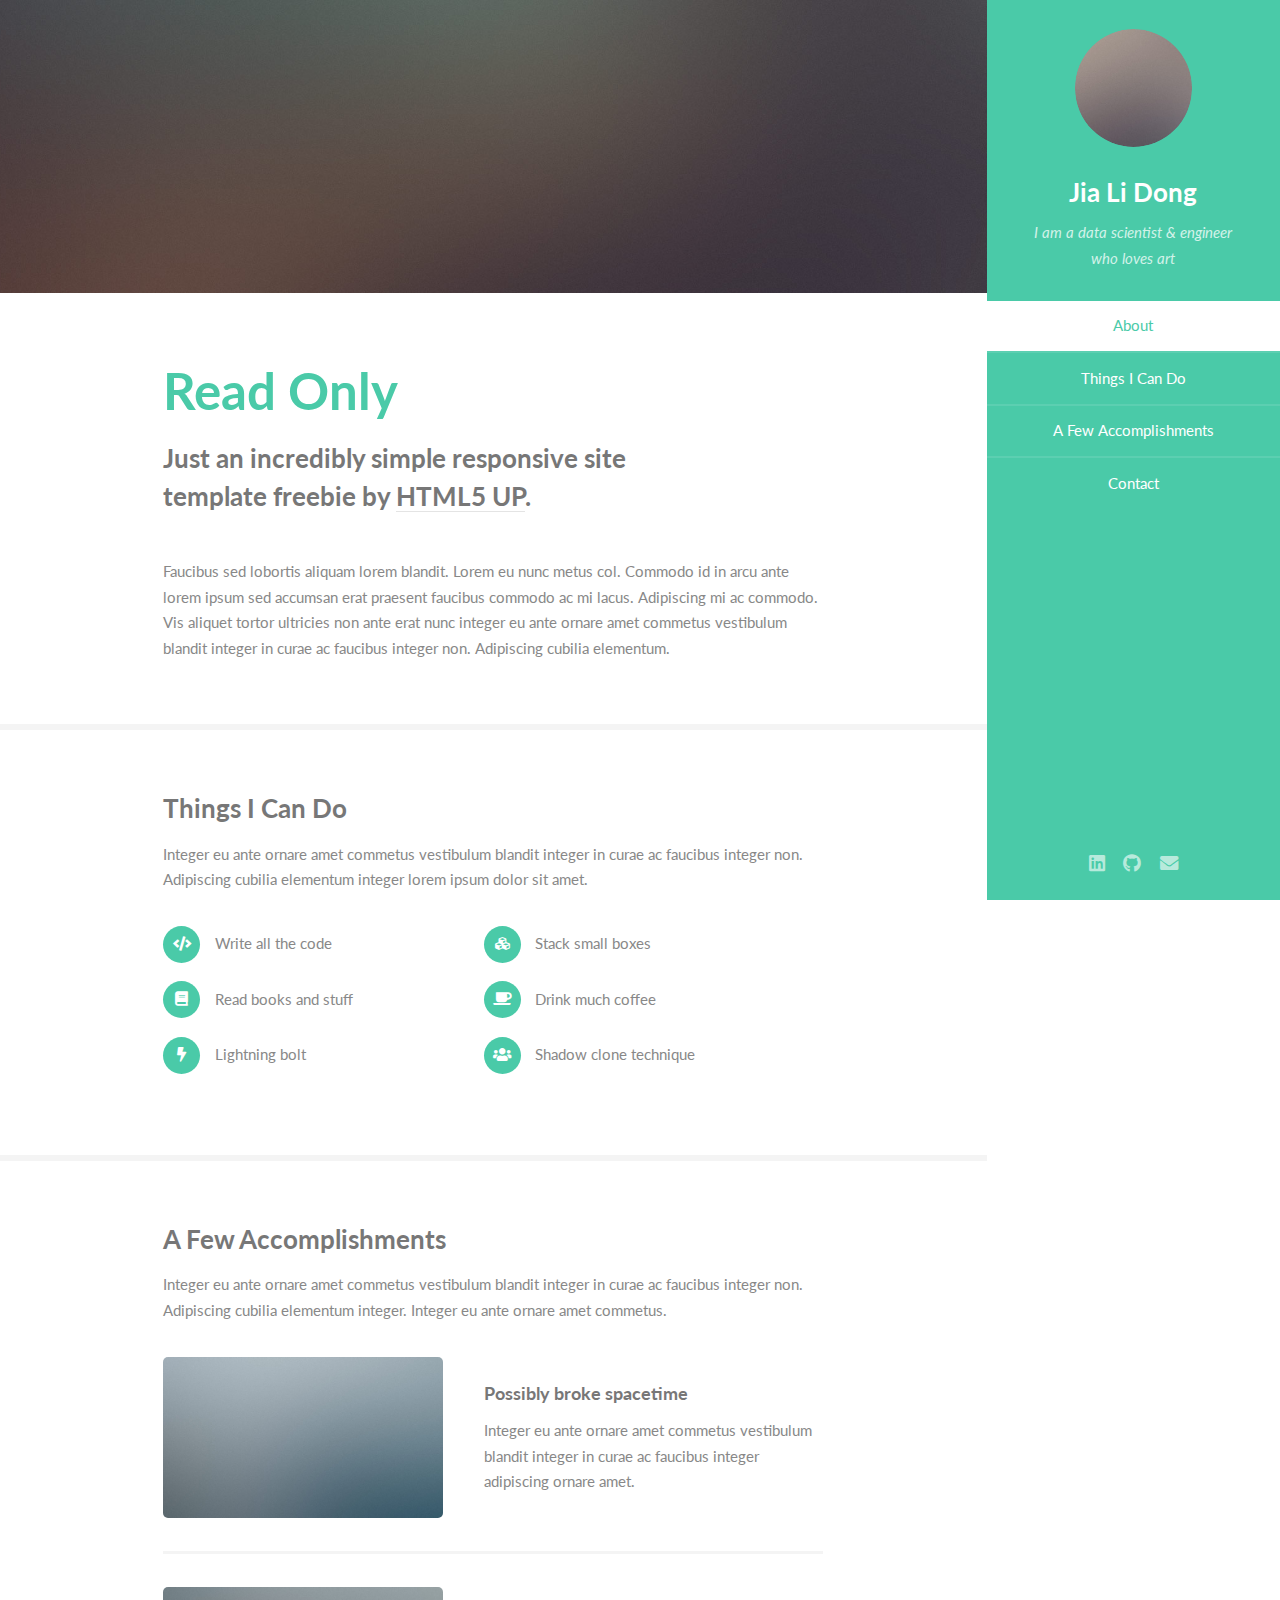
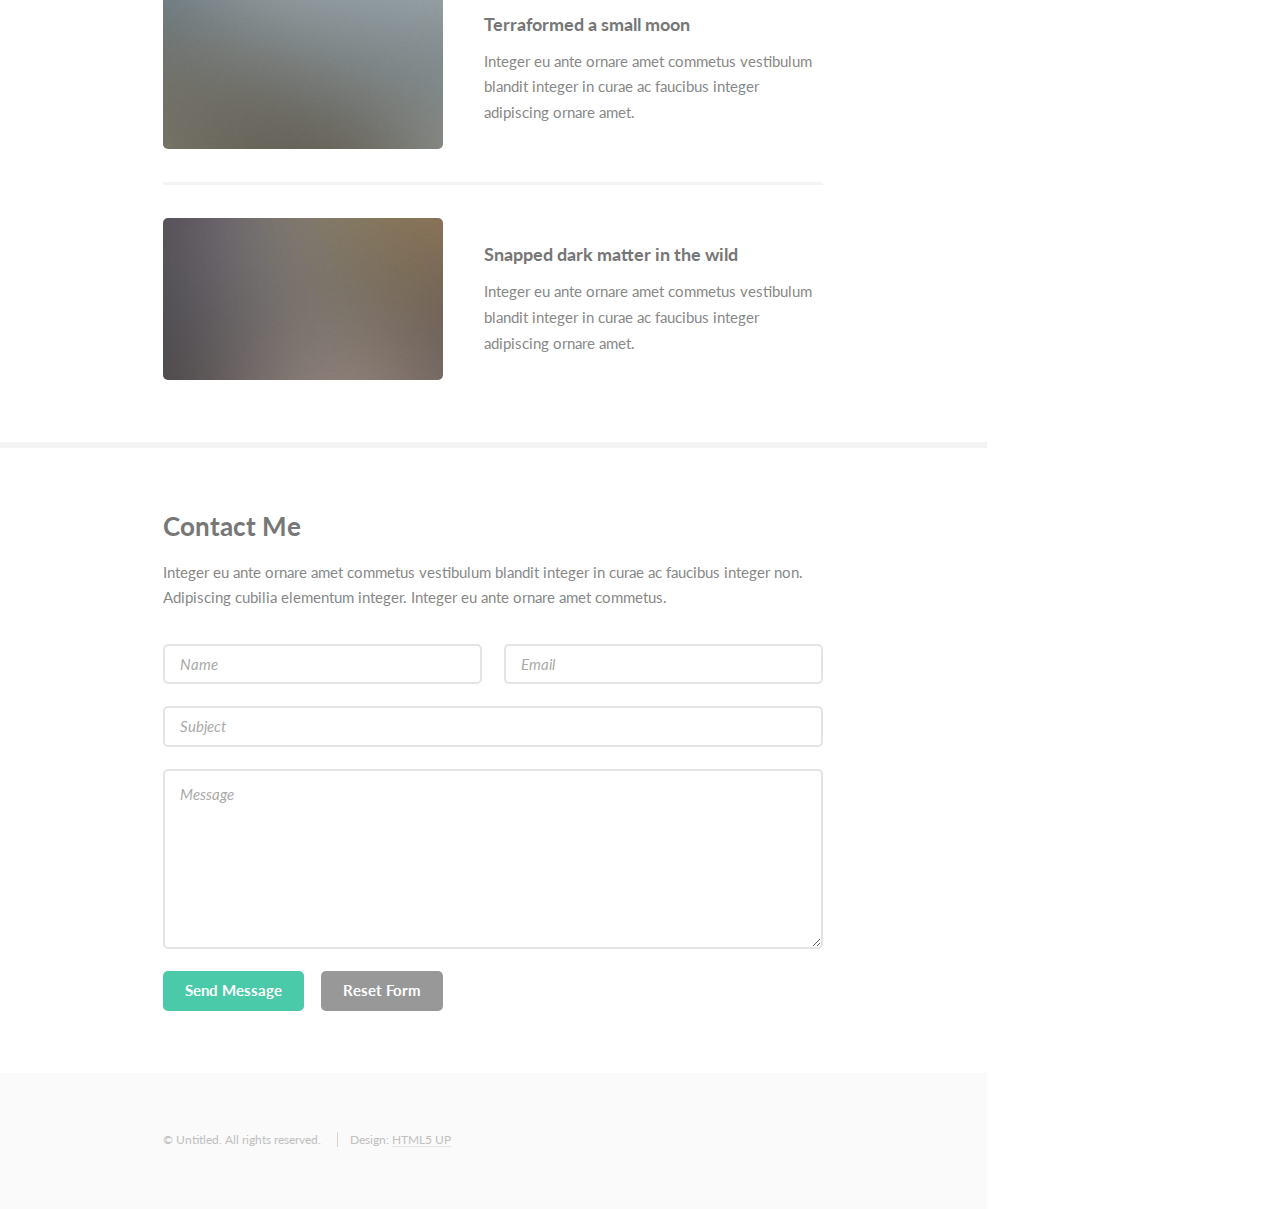
==== commit f1a88c45: "Add files via upload" ====
--- a/index.html
+++ b/index.html
@@ -5,133 +5,146 @@
 	Free for personal and commercial use under the CCA 3.0 license (html5up.net/license)
 -->
 <html>
-	<head>
-		<title>Read Only by HTML5 UP</title>
-		<meta charset="utf-8" />
-		<meta name="viewport" content="width=device-width, initial-scale=1, user-scalable=no" />
-		<link rel="stylesheet" href="assets/css/main.css" />
-	</head>
-	<body class="is-preload">
-
-		<!-- Header -->
-			<section id="header">
-				<header>
-					<span class="image avatar"><img src="images/avatar.jpg" alt="" /></span>
-					<h1 id="logo"><a href="#">Willis Corto</a></h1>
-					<p>I got reprogrammed by a rogue AI<br />
-					and now I'm totally cray</p>
-				</header>
-				<nav id="nav">
-					<ul>
-						<li><a href="#one" class="active">About</a></li>
-						<li><a href="#two">Things I Can Do</a></li>
-						<li><a href="#three">A Few Accomplishments</a></li>
-						<li><a href="#four">Contact</a></li>
+
+<head>
+	<title>Read Only by HTML5 UP</title>
+	<meta charset="utf-8" />
+	<meta name="viewport" content="width=device-width, initial-scale=1, user-scalable=no" />
+	<link rel="stylesheet" href="assets/css/main.css" />
+</head>
+
+<body class="is-preload">
+
+	<!-- Header -->
+	<section id="header">
+		<header>
+			<span class="image avatar"><img src="images/avatar.jpg" alt="" /></span>
+			<h1 id="logo"><a href="#">Jia Li Dong</a></h1>
+			<p>I am a data scientist & engineer<br />
+				who loves art</p>
+		</header>
+		<nav id="nav">
+			<ul>
+				<li><a href="#one" class="active">About</a></li>
+				<li><a href="#two">Things I Can Do</a></li>
+				<li><a href="#three">A Few Accomplishments</a></li>
+				<li><a href="#four">Contact</a></li>
+			</ul>
+		</nav>
+		<footer>
+			<ul class="icons">
+				<li><a href="https://www.linkedin.com/in/jia-li-dong" target="_blank" class="icon brands fa-linkedin"><span class="label">LinkedIn</span></a></li>
+				<li><a href="https://github.com/jd1497" target="_blank" class="icon brands fa-github"><span class="label">Github</span></a></li>
+				<li><a href="mailto: jiali.dong.dong@gmail.com" class="icon solid fa-envelope"><span class="label">Email</span></a></li>
+			</ul>
+		</footer>
+	</section>
+
+	<!-- Wrapper -->
+	<div id="wrapper">
+
+		<!-- Main -->
+		<div id="main">
+
+			<!-- One -->
+			<section id="one">
+				<div class="image main" data-position="center">
+					<img src="images/banner.jpg" alt="" />
+				</div>
+				<div class="container">
+					<header class="major">
+						<h2>Read Only</h2>
+						<p>Just an incredibly simple responsive site<br />
+							template freebie by <a href="http://html5up.net">HTML5 UP</a>.</p>
+					</header>
+					<p>Faucibus sed lobortis aliquam lorem blandit. Lorem eu nunc metus col. Commodo id in arcu ante
+						lorem ipsum sed accumsan erat praesent faucibus commodo ac mi lacus. Adipiscing mi ac commodo.
+						Vis aliquet tortor ultricies non ante erat nunc integer eu ante ornare amet commetus vestibulum
+						blandit integer in curae ac faucibus integer non. Adipiscing cubilia elementum.</p>
+				</div>
+			</section>
+
+			<!-- Two -->
+			<section id="two">
+				<div class="container">
+					<h3>Things I Can Do</h3>
+					<p>Integer eu ante ornare amet commetus vestibulum blandit integer in curae ac faucibus integer non.
+						Adipiscing cubilia elementum integer lorem ipsum dolor sit amet.</p>
+					<ul class="feature-icons">
+						<li class="icon solid fa-code">Write all the code</li>
+						<li class="icon solid fa-cubes">Stack small boxes</li>
+						<li class="icon solid fa-book">Read books and stuff</li>
+						<li class="icon solid fa-coffee">Drink much coffee</li>
+						<li class="icon solid fa-bolt">Lightning bolt</li>
+						<li class="icon solid fa-users">Shadow clone technique</li>
 					</ul>
-				</nav>
-				<footer>
-					<ul class="icons">
-						<li><a href="#" class="icon brands fa-twitter"><span class="label">Twitter</span></a></li>
-						<li><a href="#" class="icon brands fa-facebook-f"><span class="label">Facebook</span></a></li>
-						<li><a href="#" class="icon brands fa-instagram"><span class="label">Instagram</span></a></li>
-						<li><a href="#" class="icon brands fa-github"><span class="label">Github</span></a></li>
-						<li><a href="#" class="icon solid fa-envelope"><span class="label">Email</span></a></li>
-					</ul>
-				</footer>
+				</div>
 			</section>
 
-		<!-- Wrapper -->
-			<div id="wrapper">
-
-				<!-- Main -->
-					<div id="main">
-
-						<!-- One -->
-							<section id="one">
-								<div class="image main" data-position="center">
-									<img src="images/banner.jpg" alt="" />
-								</div>
-								<div class="container">
-									<header class="major">
-										<h2>Read Only</h2>
-										<p>Just an incredibly simple responsive site<br />
-										template freebie by <a href="http://html5up.net">HTML5 UP</a>.</p>
-									</header>
-									<p>Faucibus sed lobortis aliquam lorem blandit. Lorem eu nunc metus col. Commodo id in arcu ante lorem ipsum sed accumsan erat praesent faucibus commodo ac mi lacus. Adipiscing mi ac commodo. Vis aliquet tortor ultricies non ante erat nunc integer eu ante ornare amet commetus vestibulum blandit integer in curae ac faucibus integer non. Adipiscing cubilia elementum.</p>
-								</div>
-							</section>
-
-						<!-- Two -->
-							<section id="two">
-								<div class="container">
-									<h3>Things I Can Do</h3>
-									<p>Integer eu ante ornare amet commetus vestibulum blandit integer in curae ac faucibus integer non. Adipiscing cubilia elementum integer lorem ipsum dolor sit amet.</p>
-									<ul class="feature-icons">
-										<li class="icon solid fa-code">Write all the code</li>
-										<li class="icon solid fa-cubes">Stack small boxes</li>
-										<li class="icon solid fa-book">Read books and stuff</li>
-										<li class="icon solid fa-coffee">Drink much coffee</li>
-										<li class="icon solid fa-bolt">Lightning bolt</li>
-										<li class="icon solid fa-users">Shadow clone technique</li>
-									</ul>
-								</div>
-							</section>
-
-						<!-- Three -->
-							<section id="three">
-								<div class="container">
-									<h3>A Few Accomplishments</h3>
-									<p>Integer eu ante ornare amet commetus vestibulum blandit integer in curae ac faucibus integer non. Adipiscing cubilia elementum integer. Integer eu ante ornare amet commetus.</p>
-									<div class="features">
-										<article>
-											<a href="#" class="image"><img src="images/pic01.jpg" alt="" /></a>
-											<div class="inner">
-												<h4>Possibly broke spacetime</h4>
-												<p>Integer eu ante ornare amet commetus vestibulum blandit integer in curae ac faucibus integer adipiscing ornare amet.</p>
-											</div>
-										</article>
-										<article>
-											<a href="#" class="image"><img src="images/pic02.jpg" alt="" /></a>
-											<div class="inner">
-												<h4>Terraformed a small moon</h4>
-												<p>Integer eu ante ornare amet commetus vestibulum blandit integer in curae ac faucibus integer adipiscing ornare amet.</p>
-											</div>
-										</article>
-										<article>
-											<a href="#" class="image"><img src="images/pic03.jpg" alt="" /></a>
-											<div class="inner">
-												<h4>Snapped dark matter in the wild</h4>
-												<p>Integer eu ante ornare amet commetus vestibulum blandit integer in curae ac faucibus integer adipiscing ornare amet.</p>
-											</div>
-										</article>
-									</div>
-								</div>
-							</section>
-
-						<!-- Four -->
-							<section id="four">
-								<div class="container">
-									<h3>Contact Me</h3>
-									<p>Integer eu ante ornare amet commetus vestibulum blandit integer in curae ac faucibus integer non. Adipiscing cubilia elementum integer. Integer eu ante ornare amet commetus.</p>
-									<form method="post" action="#">
-										<div class="row gtr-uniform">
-											<div class="col-6 col-12-xsmall"><input type="text" name="name" id="name" placeholder="Name" /></div>
-											<div class="col-6 col-12-xsmall"><input type="email" name="email" id="email" placeholder="Email" /></div>
-											<div class="col-12"><input type="text" name="subject" id="subject" placeholder="Subject" /></div>
-											<div class="col-12"><textarea name="message" id="message" placeholder="Message" rows="6"></textarea></div>
-											<div class="col-12">
-												<ul class="actions">
-													<li><input type="submit" class="primary" value="Send Message" /></li>
-													<li><input type="reset" value="Reset Form" /></li>
-												</ul>
-											</div>
-										</div>
-									</form>
-								</div>
-							</section>
-
-						<!-- Five -->
-						<!--
+			<!-- Three -->
+			<section id="three">
+				<div class="container">
+					<h3>A Few Accomplishments</h3>
+					<p>Integer eu ante ornare amet commetus vestibulum blandit integer in curae ac faucibus integer non.
+						Adipiscing cubilia elementum integer. Integer eu ante ornare amet commetus.</p>
+					<div class="features">
+						<article>
+							<a href="#" class="image"><img src="images/pic01.jpg" alt="" /></a>
+							<div class="inner">
+								<h4>Possibly broke spacetime</h4>
+								<p>Integer eu ante ornare amet commetus vestibulum blandit integer in curae ac faucibus
+									integer adipiscing ornare amet.</p>
+							</div>
+						</article>
+						<article>
+							<a href="#" class="image"><img src="images/pic02.jpg" alt="" /></a>
+							<div class="inner">
+								<h4>Terraformed a small moon</h4>
+								<p>Integer eu ante ornare amet commetus vestibulum blandit integer in curae ac faucibus
+									integer adipiscing ornare amet.</p>
+							</div>
+						</article>
+						<article>
+							<a href="#" class="image"><img src="images/pic03.jpg" alt="" /></a>
+							<div class="inner">
+								<h4>Snapped dark matter in the wild</h4>
+								<p>Integer eu ante ornare amet commetus vestibulum blandit integer in curae ac faucibus
+									integer adipiscing ornare amet.</p>
+							</div>
+						</article>
+					</div>
+				</div>
+			</section>
+
+			<!-- Four -->
+			<section id="four">
+				<div class="container">
+					<h3>Contact Me</h3>
+					<p>Integer eu ante ornare amet commetus vestibulum blandit integer in curae ac faucibus integer non.
+						Adipiscing cubilia elementum integer. Integer eu ante ornare amet commetus.</p>
+					<form method="post" action="#">
+						<div class="row gtr-uniform">
+							<div class="col-6 col-12-xsmall"><input type="text" name="name" id="name"
+									placeholder="Name" /></div>
+							<div class="col-6 col-12-xsmall"><input type="email" name="email" id="email"
+									placeholder="Email" /></div>
+							<div class="col-12"><input type="text" name="subject" id="subject" placeholder="Subject" />
+							</div>
+							<div class="col-12"><textarea name="message" id="message" placeholder="Message"
+									rows="6"></textarea></div>
+							<div class="col-12">
+								<ul class="actions">
+									<li><input type="submit" class="primary" value="Send Message" /></li>
+									<li><input type="reset" value="Reset Form" /></li>
+								</ul>
+							</div>
+						</div>
+					</form>
+				</div>
+			</section>
+
+			<!-- Five -->
+			<!--
 							<section id="five">
 								<div class="container">
 									<h3>Elements</h3>
@@ -461,27 +474,29 @@
 							</section>
 						-->
 
-					</div>
-
-				<!-- Footer -->
-					<section id="footer">
-						<div class="container">
-							<ul class="copyright">
-								<li>&copy; Untitled. All rights reserved.</li><li>Design: <a href="http://html5up.net">HTML5 UP</a></li>
-							</ul>
-						</div>
-					</section>
-
+		</div>
+
+		<!-- Footer -->
+		<section id="footer">
+			<div class="container">
+				<ul class="copyright">
+					<li>&copy; Untitled. All rights reserved.</li>
+					<li>Design: <a href="http://html5up.net">HTML5 UP</a></li>
+				</ul>
 			</div>
-
-		<!-- Scripts -->
-			<script src="assets/js/jquery.min.js"></script>
-			<script src="assets/js/jquery.scrollex.min.js"></script>
-			<script src="assets/js/jquery.scrolly.min.js"></script>
-			<script src="assets/js/browser.min.js"></script>
-			<script src="assets/js/breakpoints.min.js"></script>
-			<script src="assets/js/util.js"></script>
-			<script src="assets/js/main.js"></script>
-
-	</body>
+		</section>
+
+	</div>
+
+	<!-- Scripts -->
+	<script src="assets/js/jquery.min.js"></script>
+	<script src="assets/js/jquery.scrollex.min.js"></script>
+	<script src="assets/js/jquery.scrolly.min.js"></script>
+	<script src="assets/js/browser.min.js"></script>
+	<script src="assets/js/breakpoints.min.js"></script>
+	<script src="assets/js/util.js"></script>
+	<script src="assets/js/main.js"></script>
+
+</body>
+
 </html>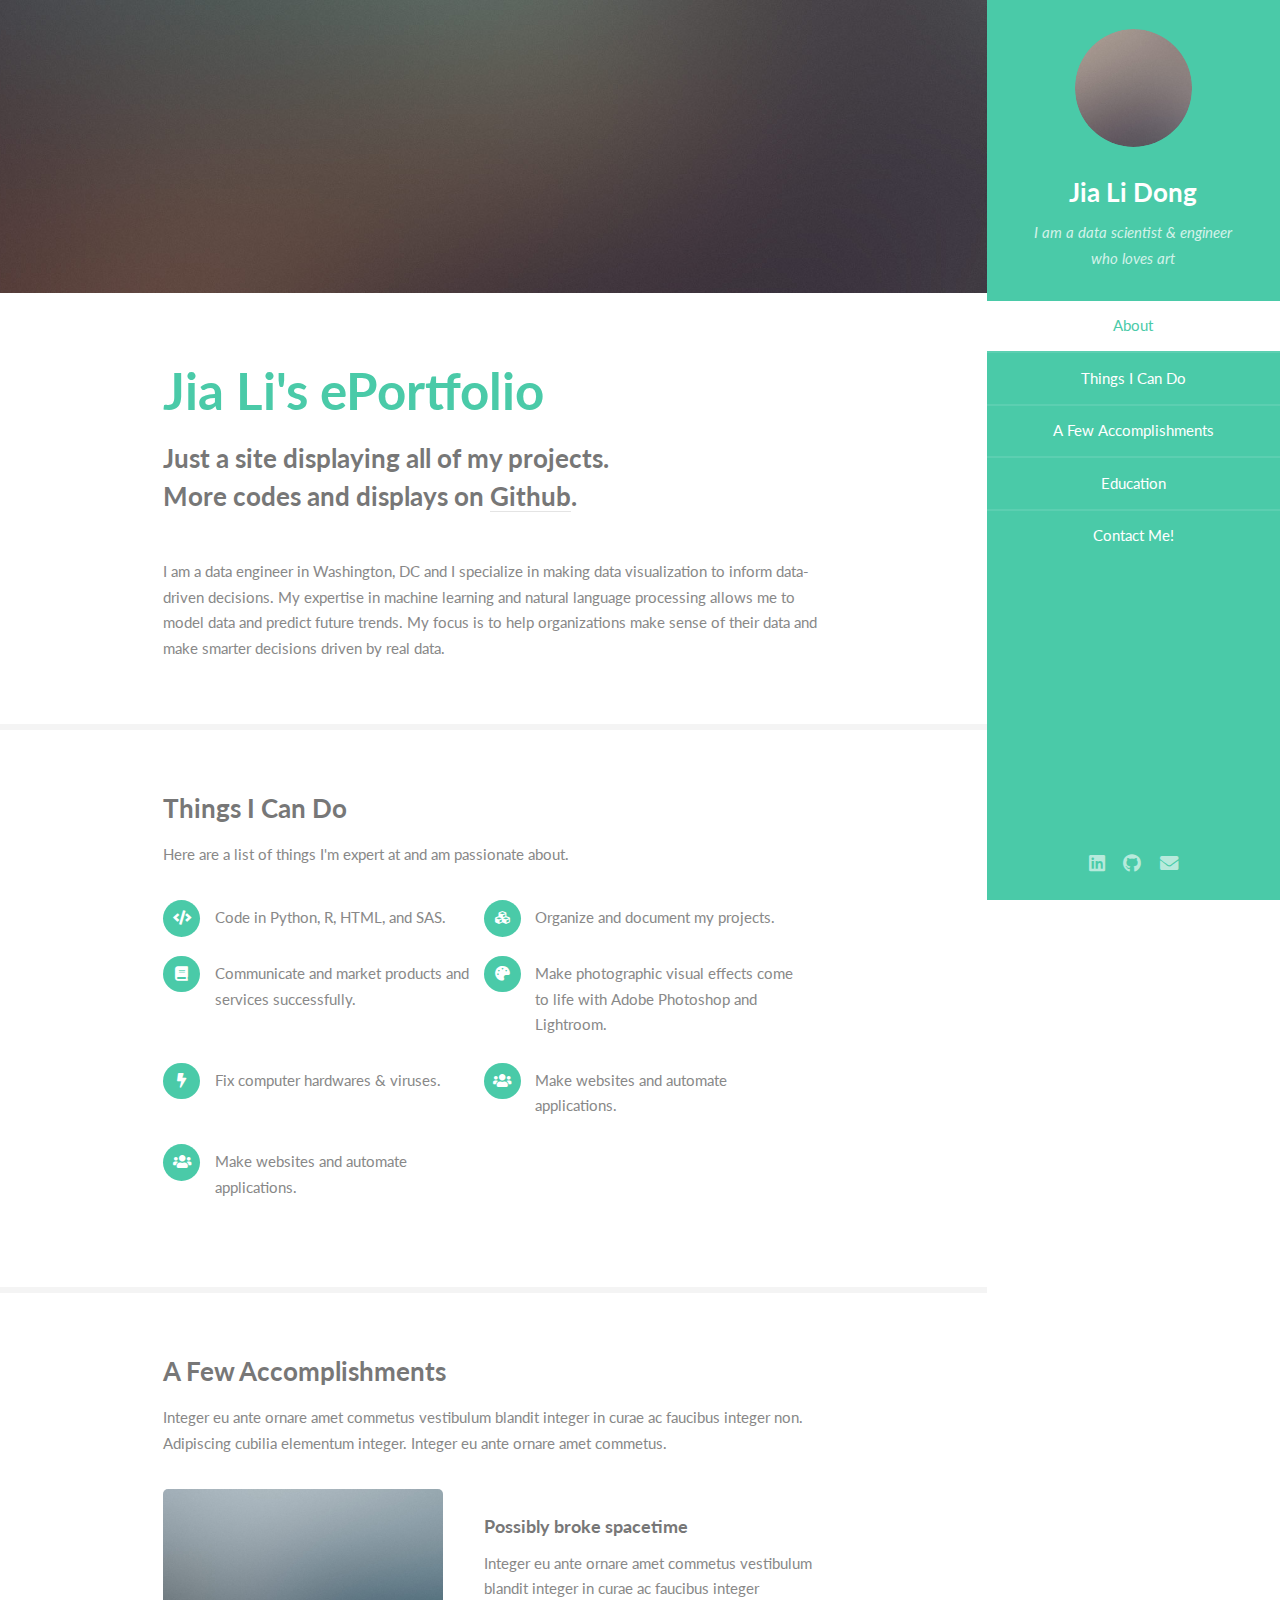
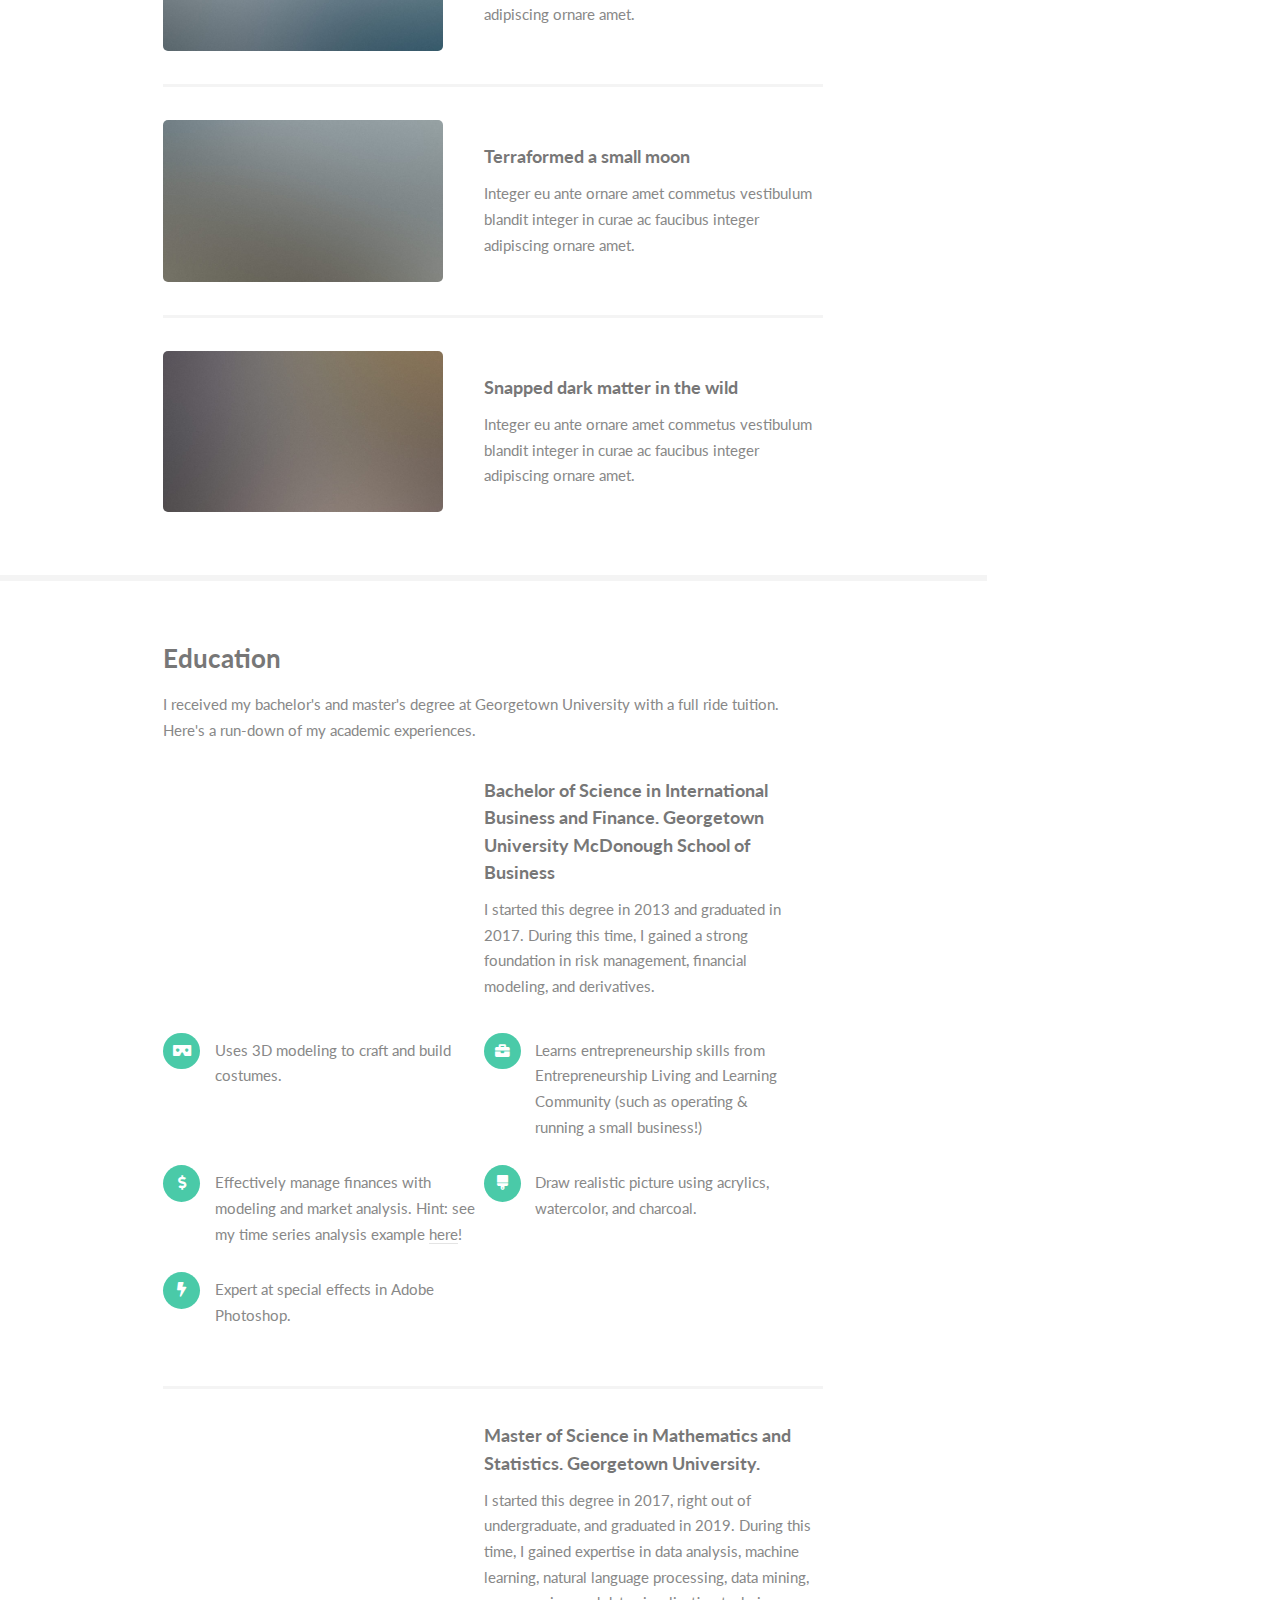
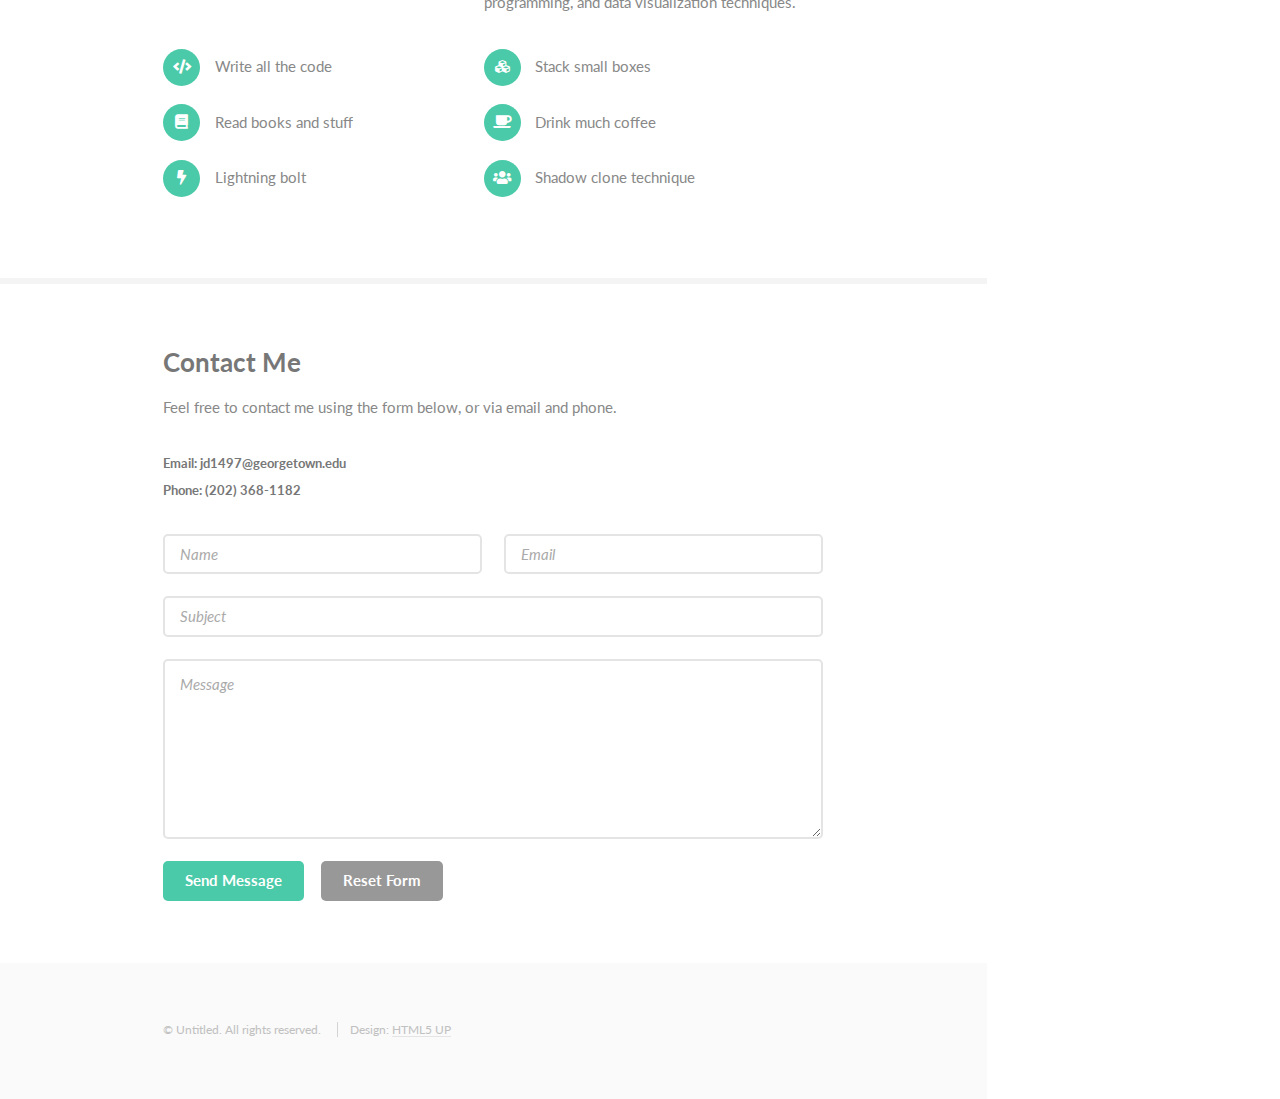
==== commit 17479dbf: "Add files via upload" ====
--- a/index.html
+++ b/index.html
@@ -28,7 +28,8 @@
 				<li><a href="#one" class="active">About</a></li>
 				<li><a href="#two">Things I Can Do</a></li>
 				<li><a href="#three">A Few Accomplishments</a></li>
-				<li><a href="#four">Contact</a></li>
+				<li><a href="#four">Education</a></li>
+				<li><a href="#five">Contact Me!</a></li>
 			</ul>
 		</nav>
 		<footer>
@@ -53,14 +54,16 @@
 				</div>
 				<div class="container">
 					<header class="major">
-						<h2>Read Only</h2>
-						<p>Just an incredibly simple responsive site<br />
-							template freebie by <a href="http://html5up.net">HTML5 UP</a>.</p>
+						<h2>Jia Li's ePortfolio</h2>
+						<p>Just a site displaying all of my projects.<br />
+							More codes and displays on <a href="https://github.com/jd1497">Github</a>.</p>
 					</header>
-					<p>Faucibus sed lobortis aliquam lorem blandit. Lorem eu nunc metus col. Commodo id in arcu ante
-						lorem ipsum sed accumsan erat praesent faucibus commodo ac mi lacus. Adipiscing mi ac commodo.
-						Vis aliquet tortor ultricies non ante erat nunc integer eu ante ornare amet commetus vestibulum
-						blandit integer in curae ac faucibus integer non. Adipiscing cubilia elementum.</p>
+					<p>I am a data engineer in Washington, DC and I specialize in 
+						making data visualization to inform data-driven decisions. 
+						My expertise in machine learning and natural language processing 
+						allows me to model data and predict future trends. 
+						My focus is to help organizations make sense of their data and 
+						make smarter decisions driven by real data.</p>
 				</div>
 			</section>
 
@@ -68,15 +71,17 @@
 			<section id="two">
 				<div class="container">
 					<h3>Things I Can Do</h3>
-					<p>Integer eu ante ornare amet commetus vestibulum blandit integer in curae ac faucibus integer non.
-						Adipiscing cubilia elementum integer lorem ipsum dolor sit amet.</p>
+					<p>Here are a list of things I'm expert at and am passionate about.</p>
 					<ul class="feature-icons">
-						<li class="icon solid fa-code">Write all the code</li>
-						<li class="icon solid fa-cubes">Stack small boxes</li>
-						<li class="icon solid fa-book">Read books and stuff</li>
-						<li class="icon solid fa-coffee">Drink much coffee</li>
-						<li class="icon solid fa-bolt">Lightning bolt</li>
-						<li class="icon solid fa-users">Shadow clone technique</li>
+						<li class="icon solid fa-code">Code in Python, R, HTML, and SAS.</li>
+
+						<li class="icon solid fa-cubes">Organize and document my projects.</li>
+						<li class="icon solid fa-book">Communicate and market products and services successfully.</li>
+						<li class="icon solid fa-palette">Make photographic visual effects come to life with Adobe Photoshop and Lightroom.</li>
+						<li class="icon solid fa-bolt">Fix computer hardwares & viruses.</li>
+						<li class="icon solid fa-users">Make websites and automate applications.</li>
+						<li class="icon solid fa-users">Make websites and automate applications.</li>
+
 					</ul>
 				</div>
 			</section>
@@ -116,18 +121,73 @@
 				</div>
 			</section>
 
-			<!-- Four -->
 			<section id="four">
 				<div class="container">
+					<h3>Education</h3>
+					<p>I received my bachelor's and master's degree at Georgetown University with a full ride tuition.
+						Here's a run-down of my academic experiences.</p>
+					<div class="features">
+						<article>
+							<a href="#" class="image"><img src="images/pic04.jpg" alt="" /></a>
+							<div class="inner">
+								<h4>Bachelor of Science in International Business and Finance. 
+									Georgetown University McDonough School of Business</h4>
+								<p>I started this degree in 2013 and graduated in 2017. During this time, I gained 
+									a strong foundation in risk management, financial modeling, and derivatives.</p>
+							</div>
+						</article>
+						<ul class="feature-icons">
+							<li class="icon solid fa-vr-cardboard">Uses 3D modeling to craft and build costumes.</li>
+							<li class="icon solid fa-briefcase">Learns entrepreneurship skills from Entrepreneurship Living and Learning Community
+								(such as operating & running a small business!)
+							</li>
+							<li class="icon solid fa-dollar-sign">Effectively manage finances with modeling and market analysis.
+								Hint: see my time series analysis example <a href="https://github.com/jd1497/wheat_timeseries/tree/main">here</a>!
+							</li>
+							<li class="icon solid fa-brush">Draw realistic picture using acrylics, watercolor, and charcoal.</li>
+							<li class="icon solid fa-bolt">Expert at special effects in Adobe Photoshop.</li>
+						</ul>
+						<article>
+							<a href="#" class="image"><img src="images/pic05.jpg" alt="" /></a>
+							<div class="inner">
+								<h4>Master of Science in Mathematics and Statistics. 
+									Georgetown University.</h4>
+								<p>I started this degree in 2017, right out of undergraduate, and graduated in 2019. During this time, I gained 
+									expertise in data analysis, machine learning, natural language processing, data mining, 
+									programming, and data visualization techniques.</p>
+							</div>
+						</article>
+						<ul class="feature-icons">
+							<li class="icon solid fa-code">Write all the code</li>
+							<li class="icon solid fa-cubes">Stack small boxes</li>
+							<li class="icon solid fa-book">Read books and stuff</li>
+							<li class="icon solid fa-coffee">Drink much coffee</li>
+							<li class="icon solid fa-bolt">Lightning bolt</li>
+							<li class="icon solid fa-users">Shadow clone technique</li>
+						</ul>
+					</div>
+					
+				</div>
+			</section>
+
+			<!-- Four -->
+			<section id="five">
+				<div class="container">
 					<h3>Contact Me</h3>
-					<p>Integer eu ante ornare amet commetus vestibulum blandit integer in curae ac faucibus integer non.
-						Adipiscing cubilia elementum integer. Integer eu ante ornare amet commetus.</p>
-					<form method="post" action="#">
+					<p>Feel free to contact me using the form below, or via email and phone.
+					<ul class="icons">
+							<h5> Email: jd1497@georgetown.edu</h5>
+							<h5> Phone: (202) 368-1182</h5>
+					</ul>
+				</p>
+					<form method="post" action="https://formsubmit.co/jd1497@georgetown.edu">
 						<div class="row gtr-uniform">
-							<div class="col-6 col-12-xsmall"><input type="text" name="name" id="name"
+							<div class="col-6 col-12-xsmall"><input type="text" name="name" required id="name"
 									placeholder="Name" /></div>
-							<div class="col-6 col-12-xsmall"><input type="email" name="email" id="email"
+							<div class="col-6 col-12-xsmall"><input type="email" name="email" required id="email"
 									placeholder="Email" /></div>
+							<input type="hidden" name="_next" 
+										value="https://jd1497.github.io/pages/thankyou" />
 							<div class="col-12"><input type="text" name="subject" id="subject" placeholder="Subject" />
 							</div>
 							<div class="col-12"><textarea name="message" id="message" placeholder="Message"
@@ -140,6 +200,7 @@
 							</div>
 						</div>
 					</form>
+					
 				</div>
 			</section>
 
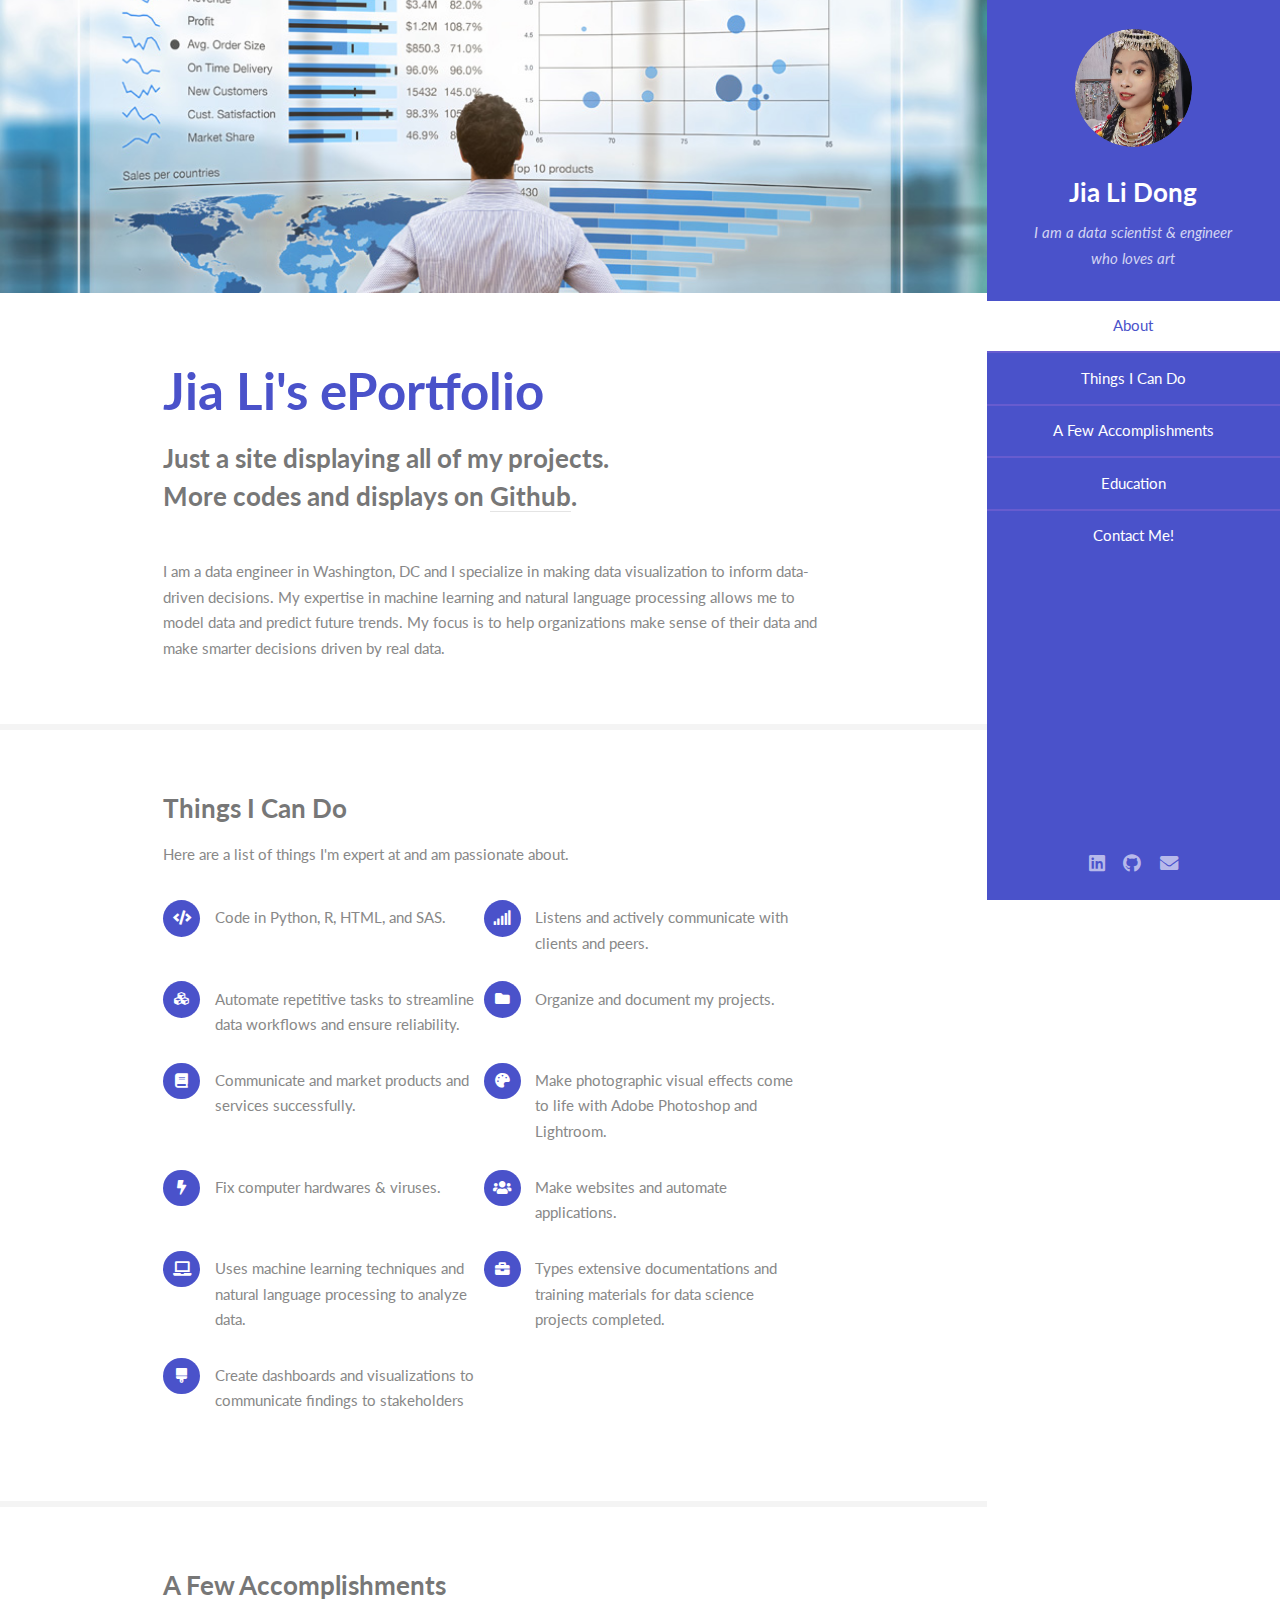
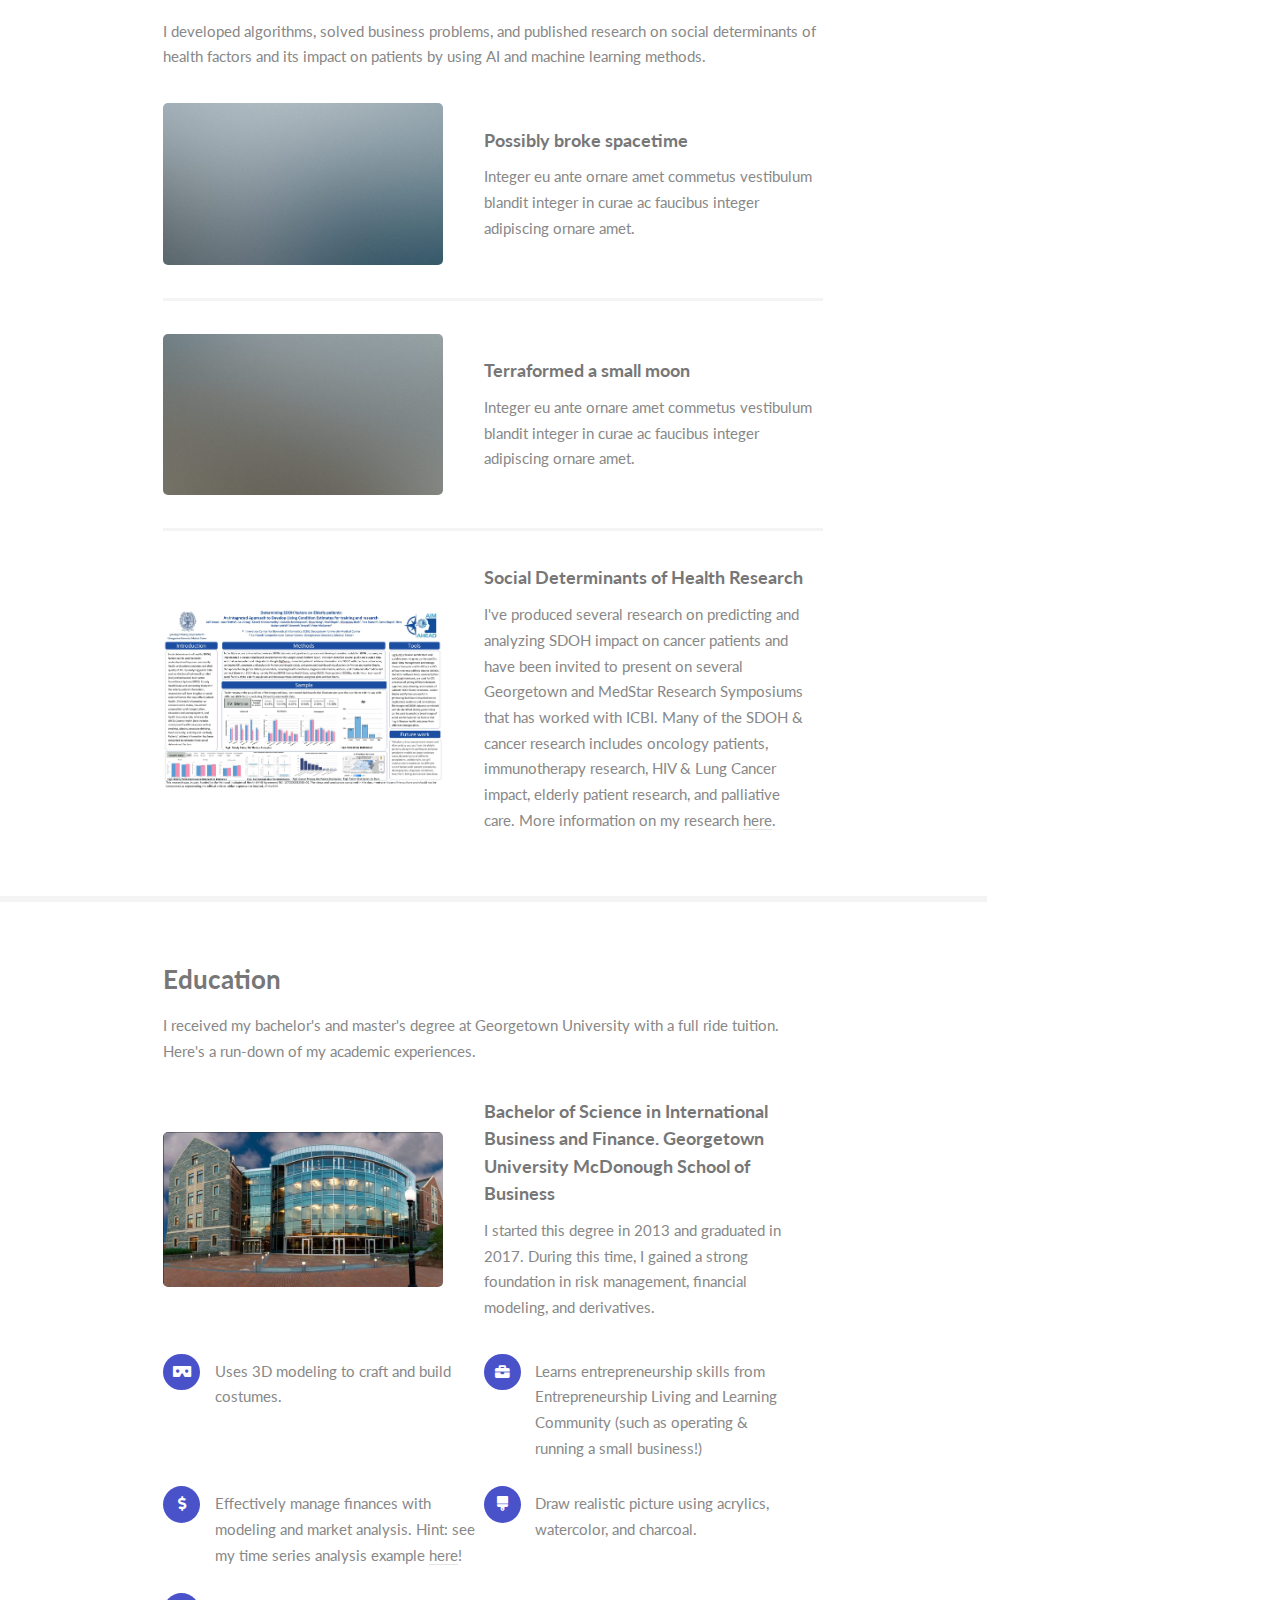
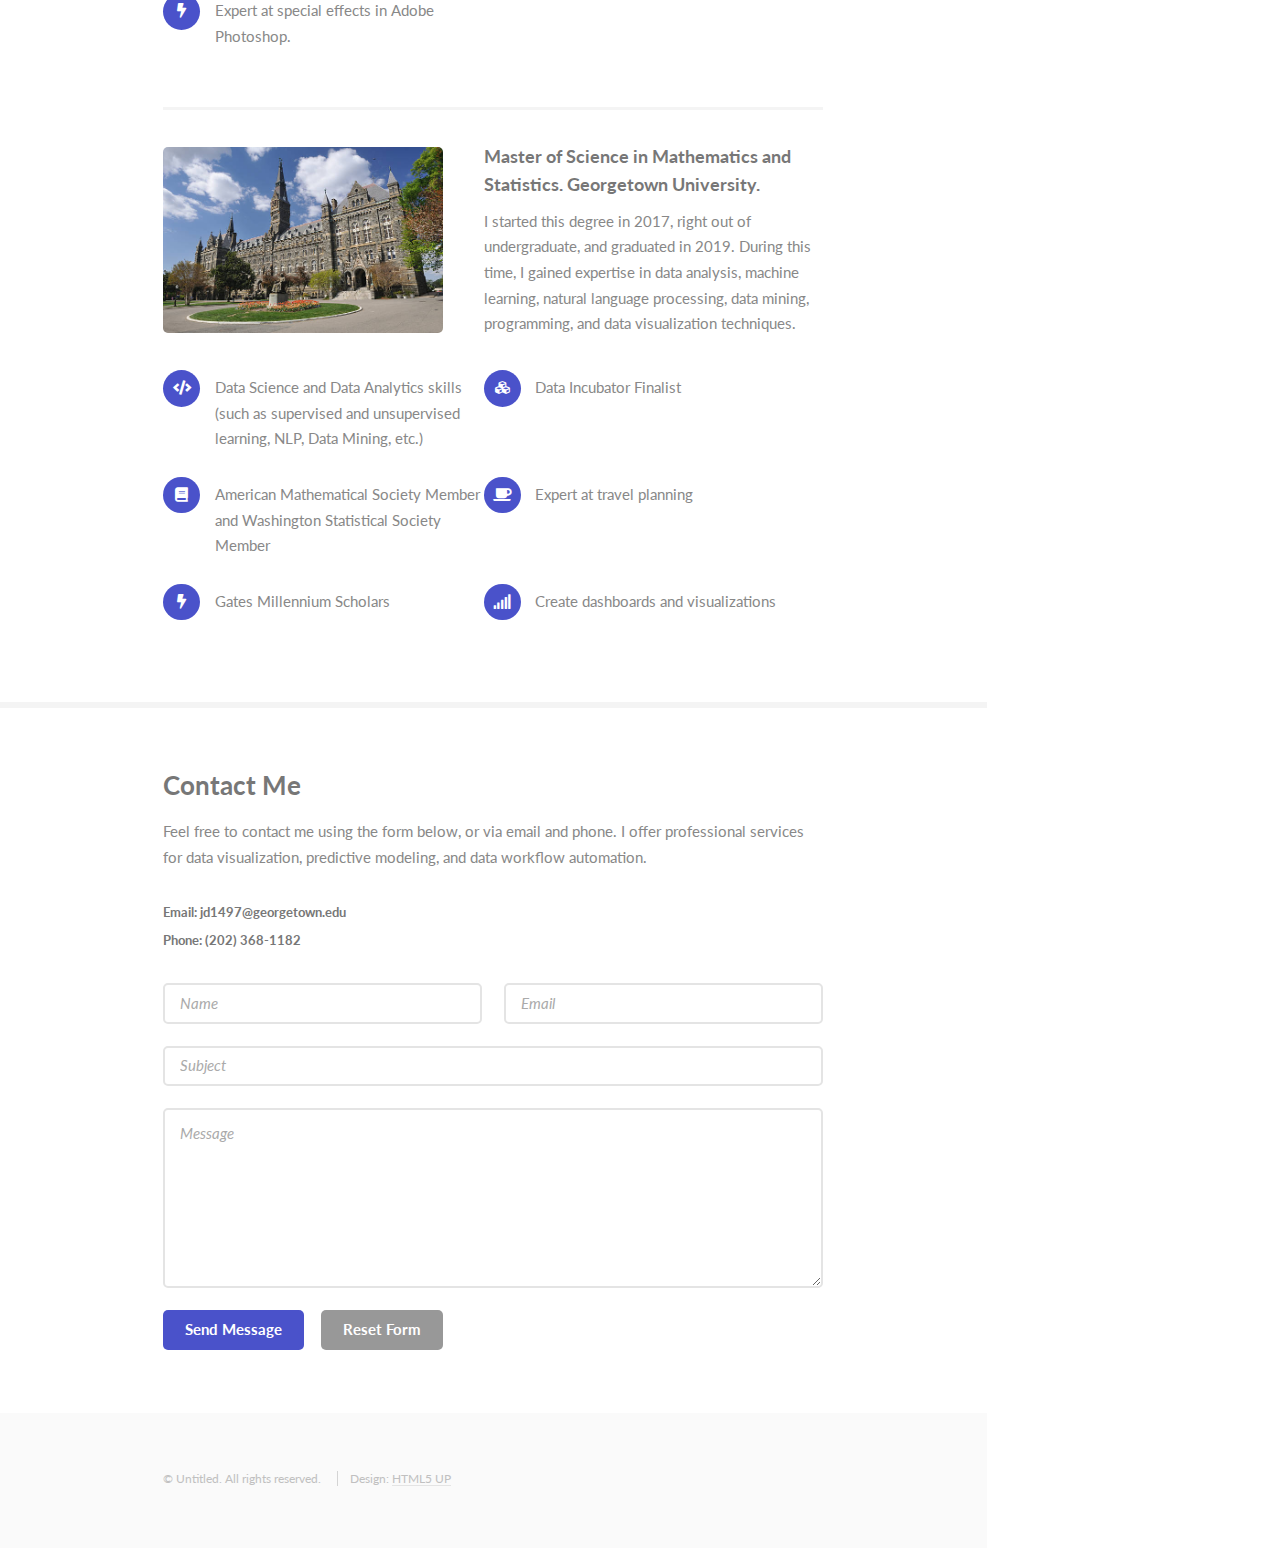
==== commit afa195d1: "Add files via upload" ====
--- a/index.html
+++ b/index.html
@@ -74,14 +74,16 @@
 					<p>Here are a list of things I'm expert at and am passionate about.</p>
 					<ul class="feature-icons">
 						<li class="icon solid fa-code">Code in Python, R, HTML, and SAS.</li>
-
-						<li class="icon solid fa-cubes">Organize and document my projects.</li>
+						<li class="icon solid fa-signal">Listens and actively communicate with clients and peers.</li>
+						<li class="icon solid fa-cubes">Automate repetitive tasks to streamline data workflows and ensure reliability.</li>
+						<li class="icon solid fa-folder">Organize and document my projects.</li>
 						<li class="icon solid fa-book">Communicate and market products and services successfully.</li>
 						<li class="icon solid fa-palette">Make photographic visual effects come to life with Adobe Photoshop and Lightroom.</li>
 						<li class="icon solid fa-bolt">Fix computer hardwares & viruses.</li>
 						<li class="icon solid fa-users">Make websites and automate applications.</li>
-						<li class="icon solid fa-users">Make websites and automate applications.</li>
-
+						<li class="icon solid fa-laptop">Uses machine learning techniques and natural language processing to analyze data.</li>
+						<li class="icon solid fa-briefcase">Types extensive documentations and training materials for data science projects completed.</li>
+						<li class="icon solid fa-brush">Create dashboards and visualizations to communicate findings to stakeholders</li>
 					</ul>
 				</div>
 			</section>
@@ -90,8 +92,7 @@
 			<section id="three">
 				<div class="container">
 					<h3>A Few Accomplishments</h3>
-					<p>Integer eu ante ornare amet commetus vestibulum blandit integer in curae ac faucibus integer non.
-						Adipiscing cubilia elementum integer. Integer eu ante ornare amet commetus.</p>
+					<p>I developed algorithms, solved business problems, and published research on social determinants of health factors and its impact on patients by using AI and machine learning methods.</p>
 					<div class="features">
 						<article>
 							<a href="#" class="image"><img src="images/pic01.jpg" alt="" /></a>
@@ -112,9 +113,15 @@
 						<article>
 							<a href="#" class="image"><img src="images/pic03.jpg" alt="" /></a>
 							<div class="inner">
-								<h4>Snapped dark matter in the wild</h4>
-								<p>Integer eu ante ornare amet commetus vestibulum blandit integer in curae ac faucibus
-									integer adipiscing ornare amet.</p>
+								<h4>Social Determinants of Health Research</h4>
+								<p>I've produced several research on predicting and analyzing SDOH impact on cancer patients
+									and have been invited to present on several Georgetown and MedStar Research Symposiums that 
+									has worked with ICBI. Many of the SDOH & cancer research includes oncology patients, 
+									immunotherapy research, HIV & Lung Cancer impact, elderly patient research, and palliative care.
+								
+									More information on my research <a href="https://jd1497.github.io/sdoh">here</a>.
+								</p>
+
 							</div>
 						</article>
 					</div>
@@ -158,12 +165,12 @@
 							</div>
 						</article>
 						<ul class="feature-icons">
-							<li class="icon solid fa-code">Write all the code</li>
-							<li class="icon solid fa-cubes">Stack small boxes</li>
-							<li class="icon solid fa-book">Read books and stuff</li>
-							<li class="icon solid fa-coffee">Drink much coffee</li>
-							<li class="icon solid fa-bolt">Lightning bolt</li>
-							<li class="icon solid fa-users">Shadow clone technique</li>
+							<li class="icon solid fa-code">Data Science and Data Analytics skills (such as supervised and unsupervised learning, NLP, Data Mining, etc.)</li>
+							<li class="icon solid fa-cubes">Data Incubator Finalist</li>
+							<li class="icon solid fa-book">American Mathematical Society Member and Washington Statistical Society Member</li>
+							<li class="icon solid fa-coffee">Expert at travel planning</li>
+							<li class="icon solid fa-bolt">Gates Millennium Scholars</li>
+							<li class="icon solid fa-signal">Create dashboards and visualizations</li>
 						</ul>
 					</div>
 					
@@ -174,7 +181,7 @@
 			<section id="five">
 				<div class="container">
 					<h3>Contact Me</h3>
-					<p>Feel free to contact me using the form below, or via email and phone.
+					<p>Feel free to contact me using the form below, or via email and phone. I offer professional services for data visualization, predictive modeling, and data workflow automation.
 					<ul class="icons">
 							<h5> Email: jd1497@georgetown.edu</h5>
 							<h5> Phone: (202) 368-1182</h5>
--- a/assets/css/main.css
+++ b/assets/css/main.css
@@ -117,7 +117,7 @@
 
 		a:hover {
 			border-bottom-color: transparent;
-			color: #4acaa8 !important;
+			color: #4a52ca !important;
 		}
 
 	strong, b {
@@ -1785,7 +1785,7 @@
 	}
 
 	header.major h2 {
-		color: #4acaa8;
+		color: #4a52ca;
 		font-size: 3.5em;
 	}
 
@@ -1848,7 +1848,7 @@
 		input[type="email"]:focus,
 		select:focus,
 		textarea:focus {
-			border-color: #4acaa8;
+			border-color: #4a52ca;
 		}
 
 	select {
@@ -1953,7 +1953,7 @@
 
 		input[type="checkbox"]:focus + label:before,
 		input[type="radio"]:focus + label:before {
-			border-color: #4acaa8;
+			border-color: #4a52ca;
 		}
 
 	input[type="checkbox"] + label:before {
@@ -2402,7 +2402,7 @@
 			}
 
 			ul.feature-icons li:before {
-				background: #4acaa8;
+				background: #4a52ca;
 				border-radius: 100%;
 				color: #ffffff;
 				display: block;
@@ -2618,7 +2618,7 @@
 		input[type="reset"].primary,
 		input[type="button"].primary,
 		.button.primary {
-			background-color: #4acaa8;
+			background-color: #4a52ca;
 			color: #ffffff !important;
 		}
 
@@ -2626,14 +2626,14 @@
 			input[type="reset"].primary:hover,
 			input[type="button"].primary:hover,
 			.button.primary:hover {
-				background-color: #5ed0b1;
+				background-color: #5e8ad0;
 			}
 
 			input[type="submit"].primary:active,
 			input[type="reset"].primary:active,
 			input[type="button"].primary:active,
 			.button.primary:active {
-				background-color: #39c29d;
+				background-color: #3964c2;
 			}
 
 		input[type="submit"].disabled, input[type="submit"]:disabled,
@@ -2700,8 +2700,8 @@
 		-webkit-justify-content: space-between;
 		-ms-justify-content: space-between;
 		justify-content: space-between;
-		background: #4acaa8;
-		color: #d2f2e9;
+		background: #4a52ca;
+		color: #d2d7f2;
 		height: 100%;
 		overflow-y: auto;
 		position: fixed;
@@ -2720,11 +2720,11 @@
 			}
 
 		#header header p {
-			color: #b7eadc;
+			color: #b7c4ea;
 		}
 
 		#header a {
-			color: #d2f2e9;
+			color: #d3d2f2;
 		}
 
 			#header a:hover {
@@ -2751,7 +2751,7 @@
 			}
 
 			#header > header p {
-				color: #d2f2e9;
+				color: #d2d4f2;
 				font-style: italic;
 				margin: 1em 0 0 0;
 			}
@@ -2772,7 +2772,7 @@
 			}
 
 				#header > footer .icons li a {
-					color: #b7eadc;
+					color: #b7b9ea;
 				}
 
 		#header > nav {
@@ -2789,7 +2789,7 @@
 			}
 
 				#header > nav ul li {
-					border-top: solid 2px #5ccfb1;
+					border-top: solid 2px #675ccf;
 					display: block;
 					padding: 0;
 				}
@@ -2808,7 +2808,7 @@
 
 						#header > nav ul li a.active {
 							background: #fff;
-							color: #4acaa8 !important;
+							color: #4a52ca !important;
 						}
 
 					#header > nav ul li:first-child {
@@ -3076,7 +3076,7 @@
 					}
 
 					#titleBar .toggle:before {
-						background: #4acaa8;
+						background: #4a52ca;
 						color: #ffffff;
 						content: '\f0c9';
 						display: block;
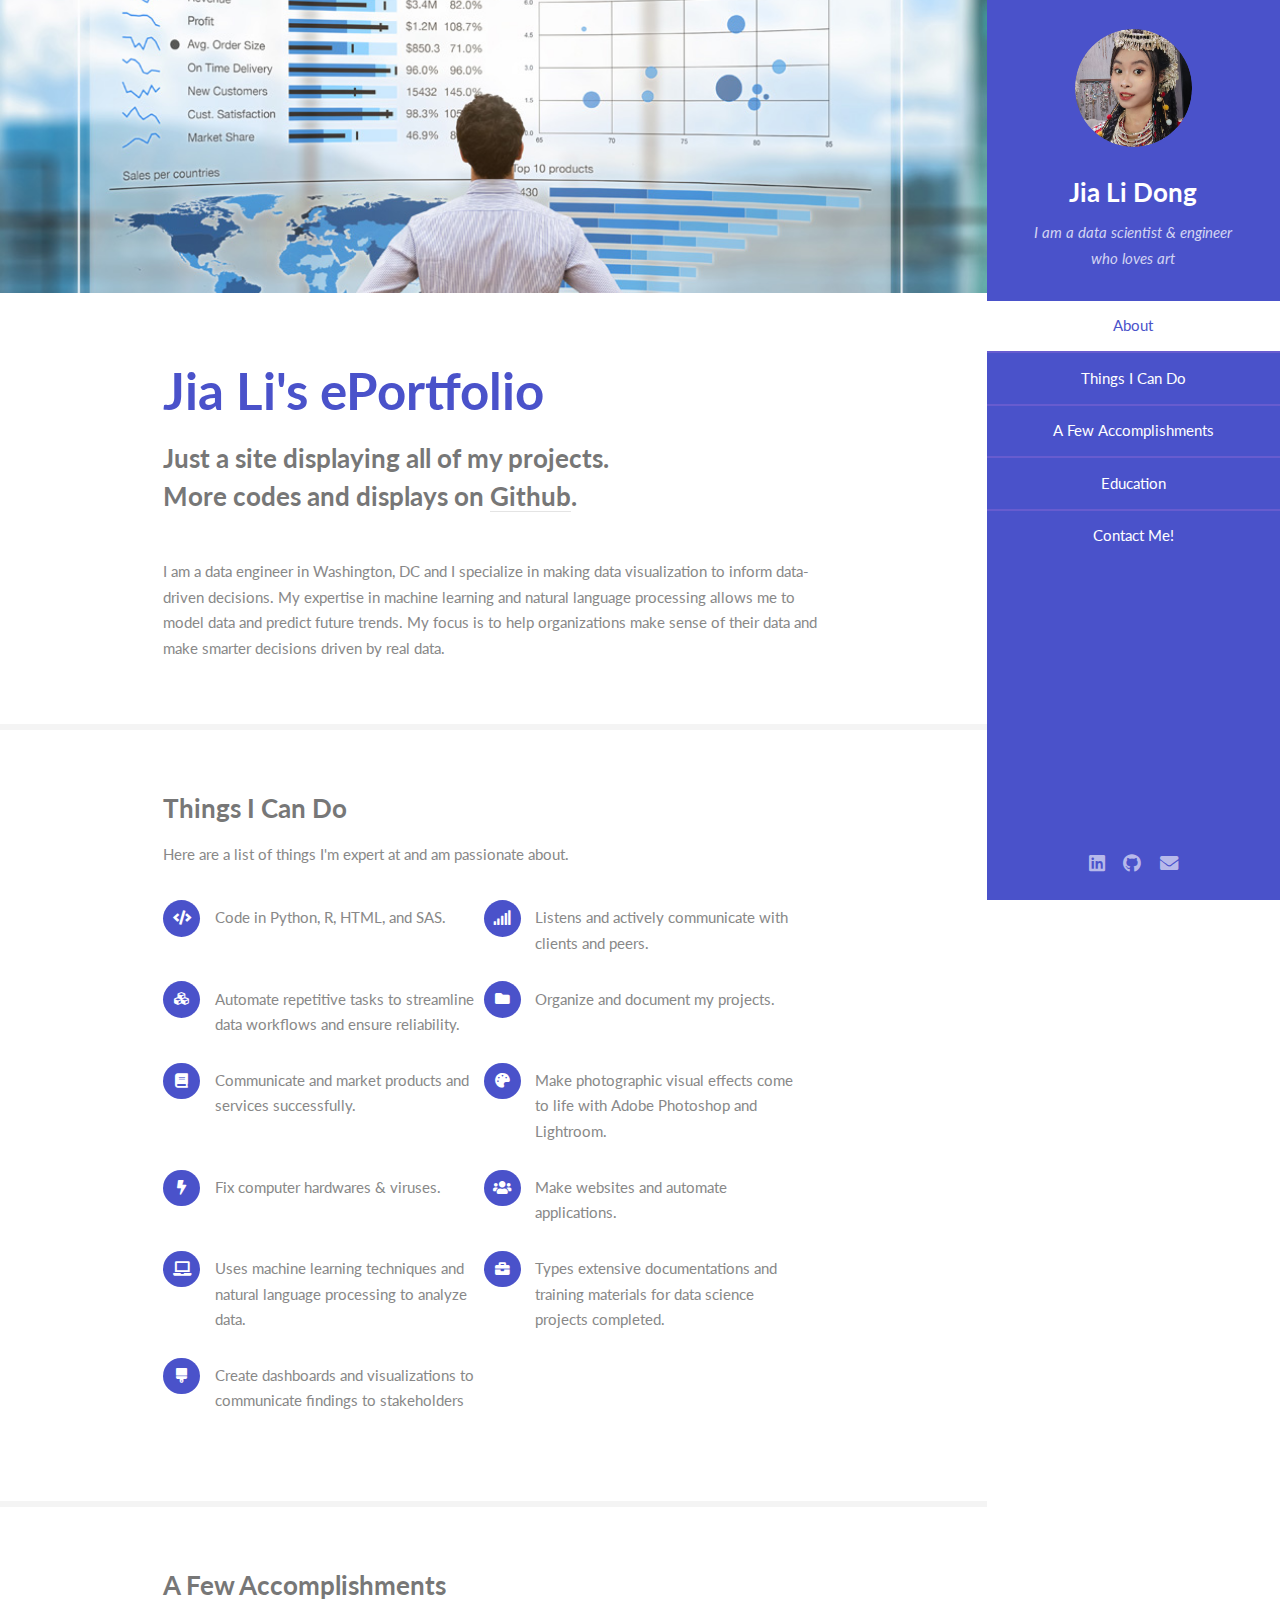
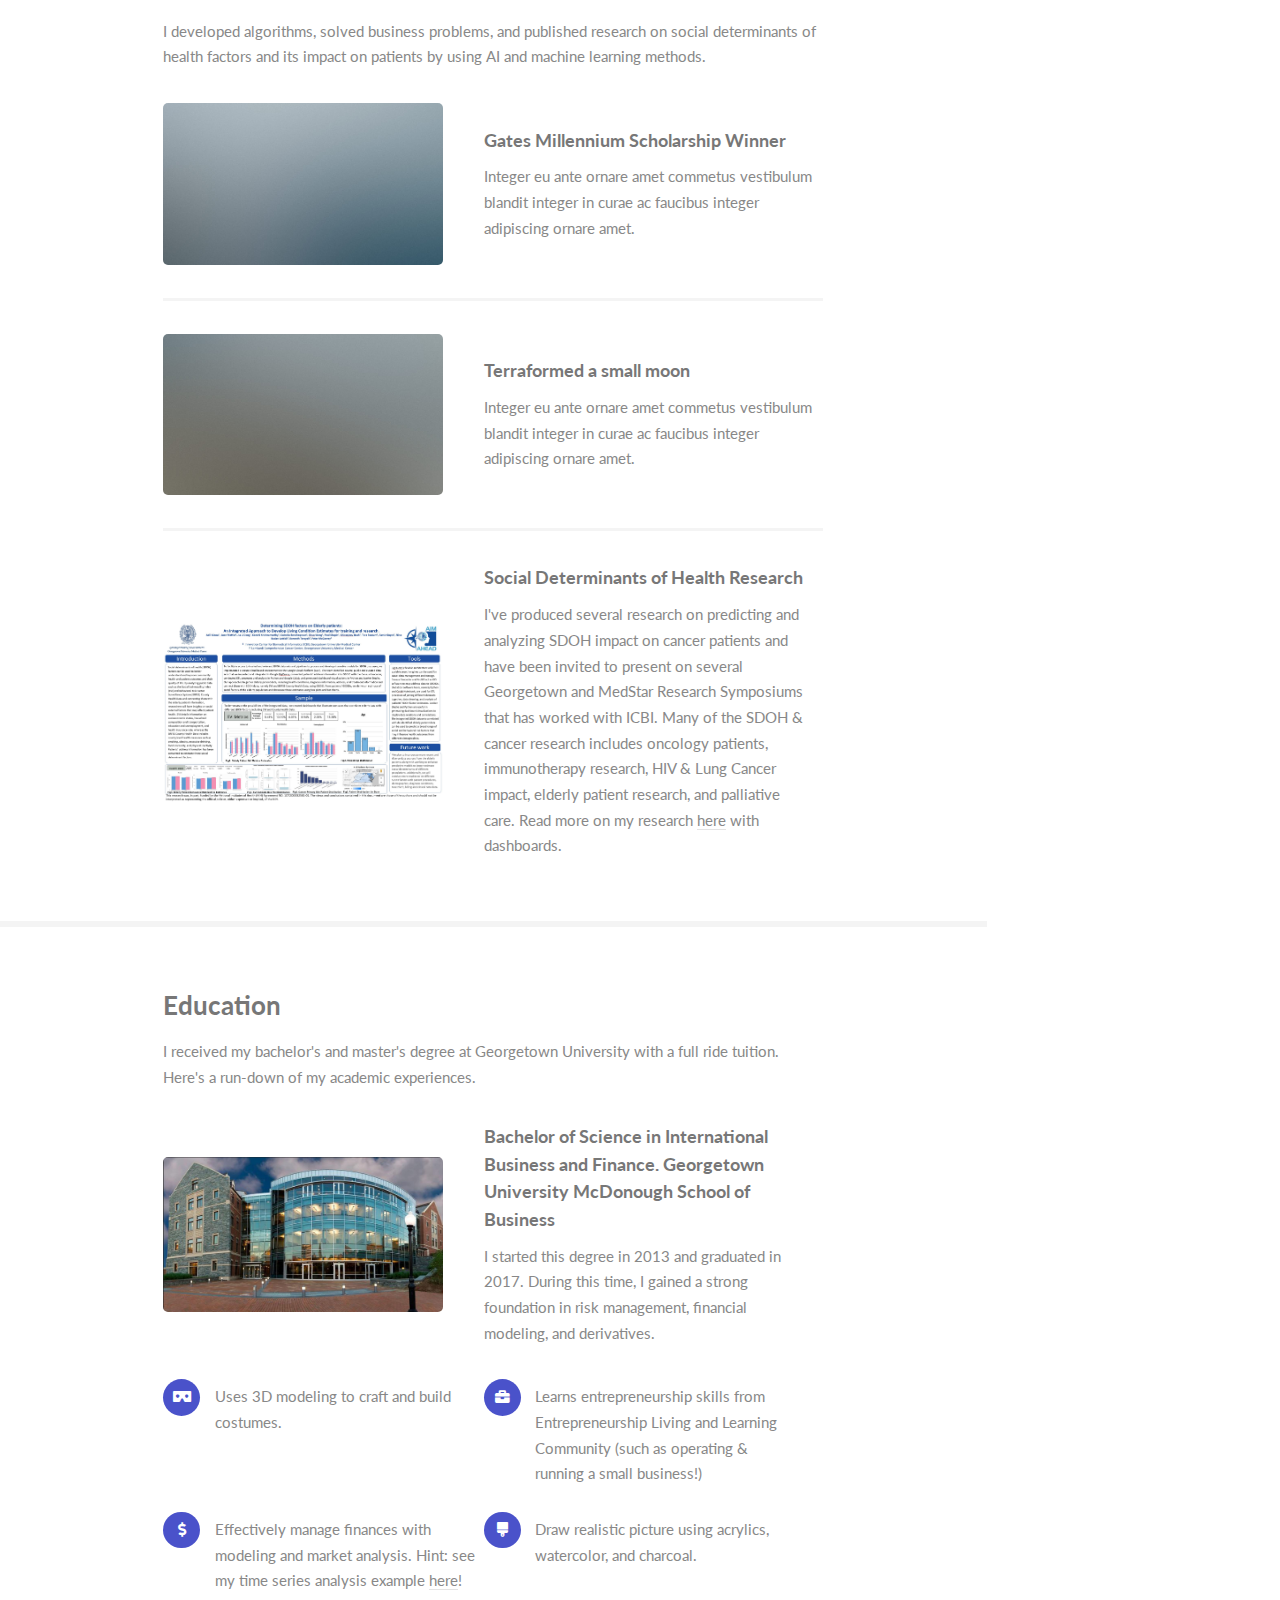
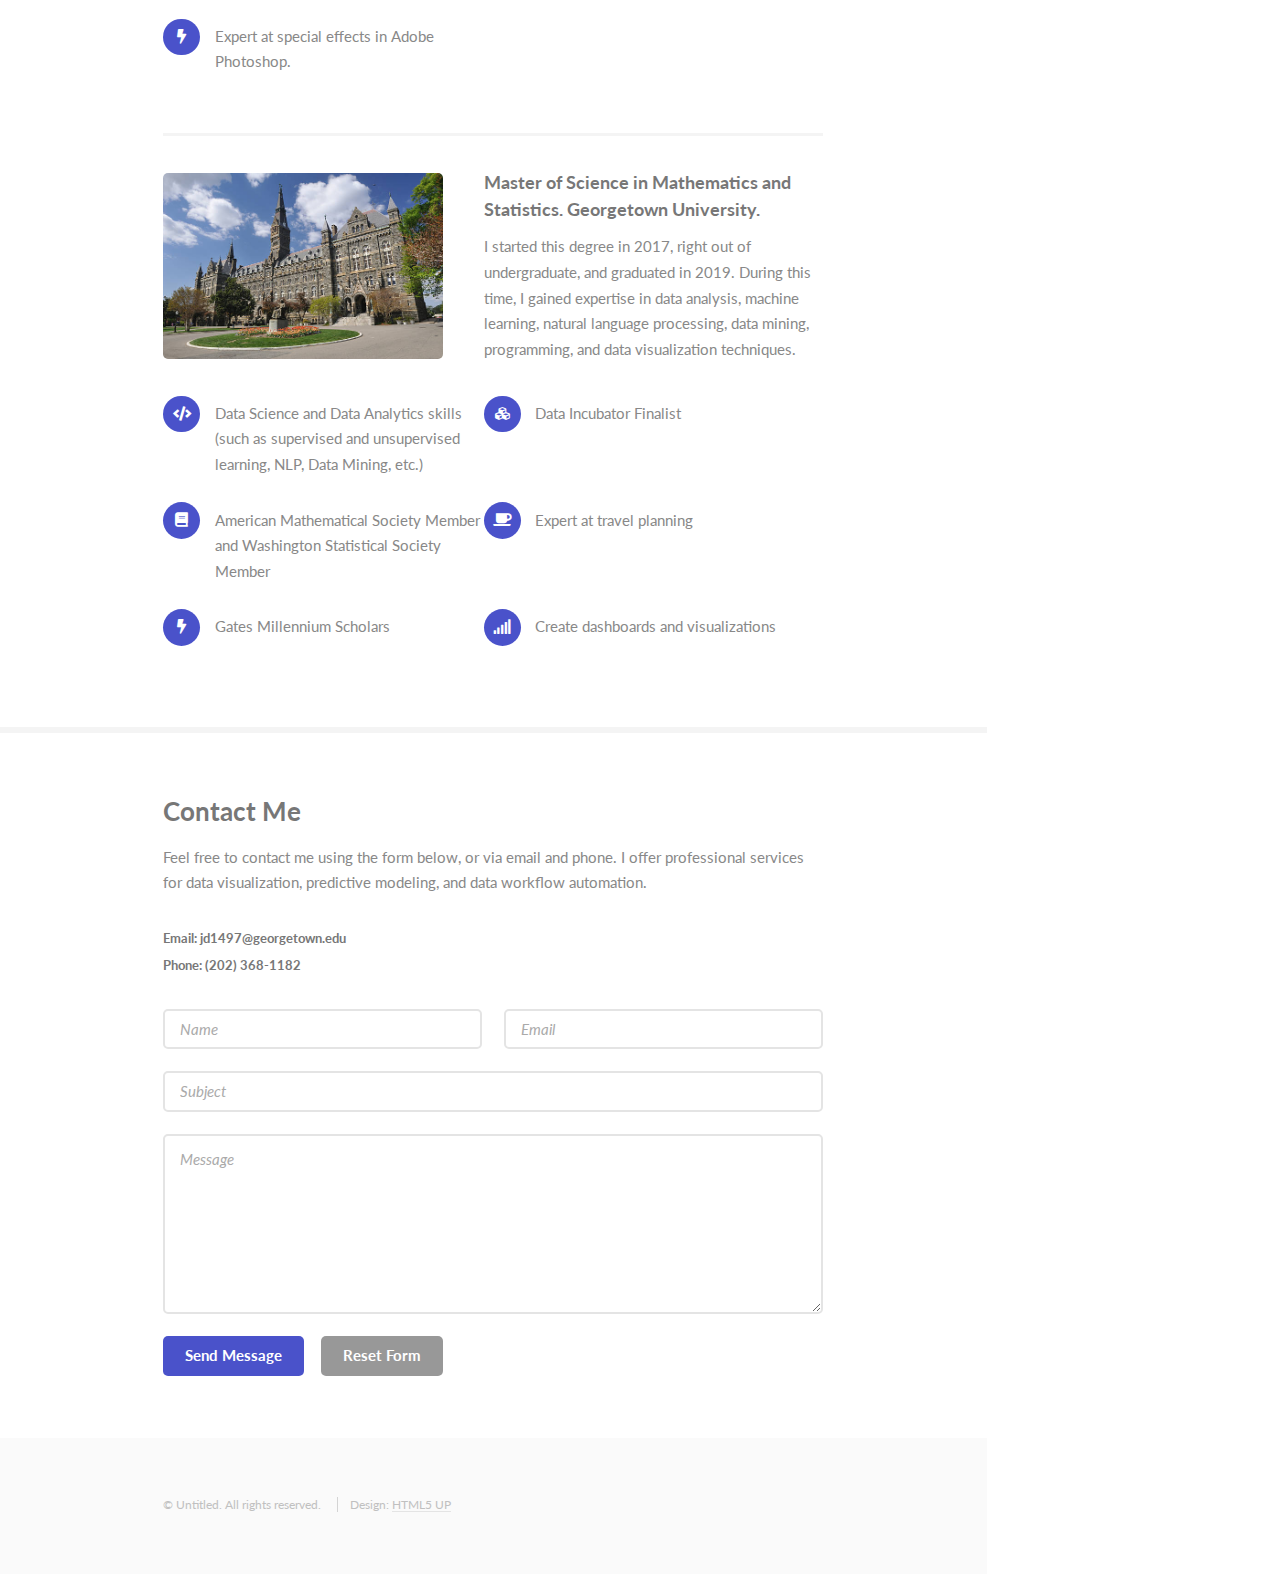
==== commit 45b5732e: "Add files via upload" ====
--- a/index.html
+++ b/index.html
@@ -97,7 +97,7 @@
 						<article>
 							<a href="#" class="image"><img src="images/pic01.jpg" alt="" /></a>
 							<div class="inner">
-								<h4>Possibly broke spacetime</h4>
+								<h4>Gates Millennium Scholarship Winner</h4>
 								<p>Integer eu ante ornare amet commetus vestibulum blandit integer in curae ac faucibus
 									integer adipiscing ornare amet.</p>
 							</div>
@@ -119,7 +119,7 @@
 									has worked with ICBI. Many of the SDOH & cancer research includes oncology patients, 
 									immunotherapy research, HIV & Lung Cancer impact, elderly patient research, and palliative care.
 								
-									More information on my research <a href="https://jd1497.github.io/sdoh">here</a>.
+									Read more on my research <a href="https://jd1497.github.io/sdoh">here</a> with dashboards.
 								</p>
 
 							</div>
--- a/assets/css/main.css
+++ b/assets/css/main.css
@@ -2158,7 +2158,11 @@
 			-ms-object-position: 25% 75%;
 			object-position: 25% 75%;
 		}
-
+		.image[data-position="fit"] img {
+			width: 100%; /* or any custom size */
+			height: 100%; 
+			object-fit: contain;
+		}
 		.image img {
 			border-radius: 5px;
 			display: block;
@@ -2207,7 +2211,10 @@
 			.image.main img {
 				border-radius: 0;
 			}
-
+			.imageContainer > img:hover {
+				width: 100%;
+				height: 100%;
+			  }
 /* List */
 
 	ol {
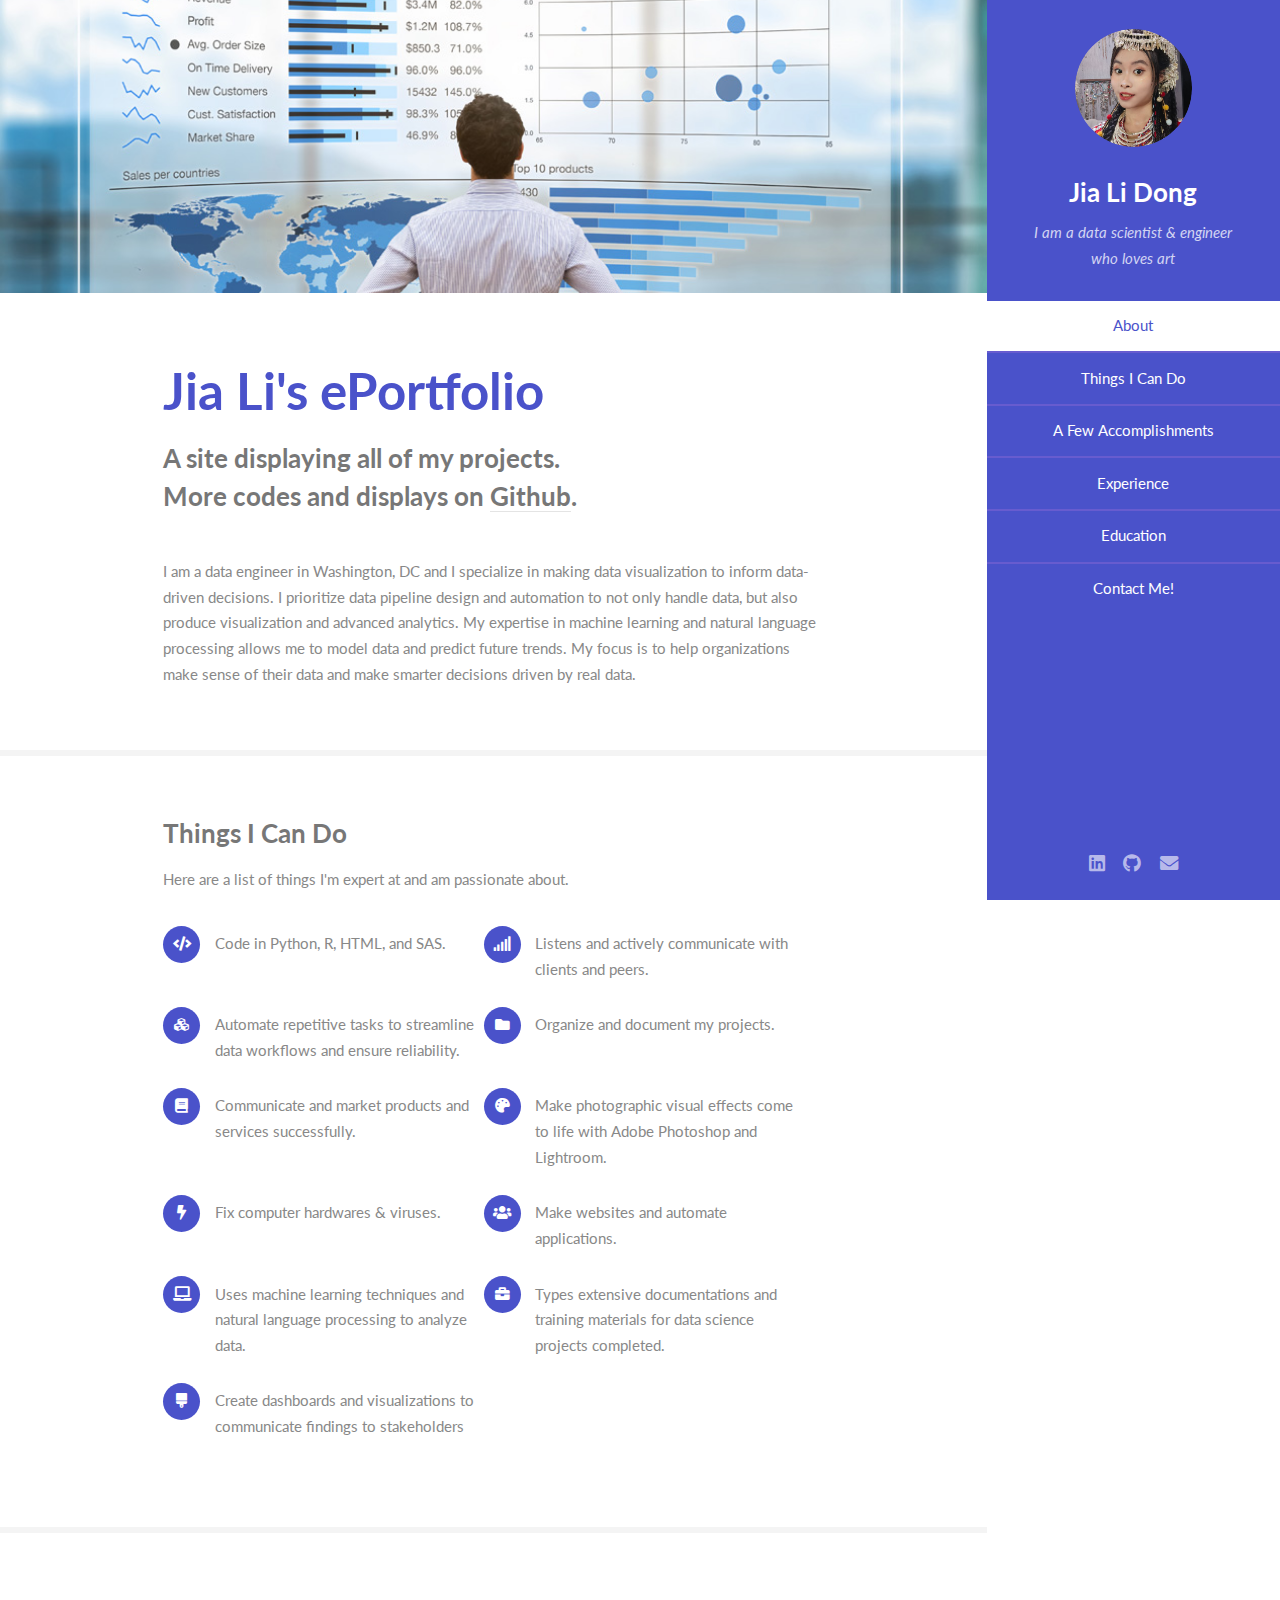
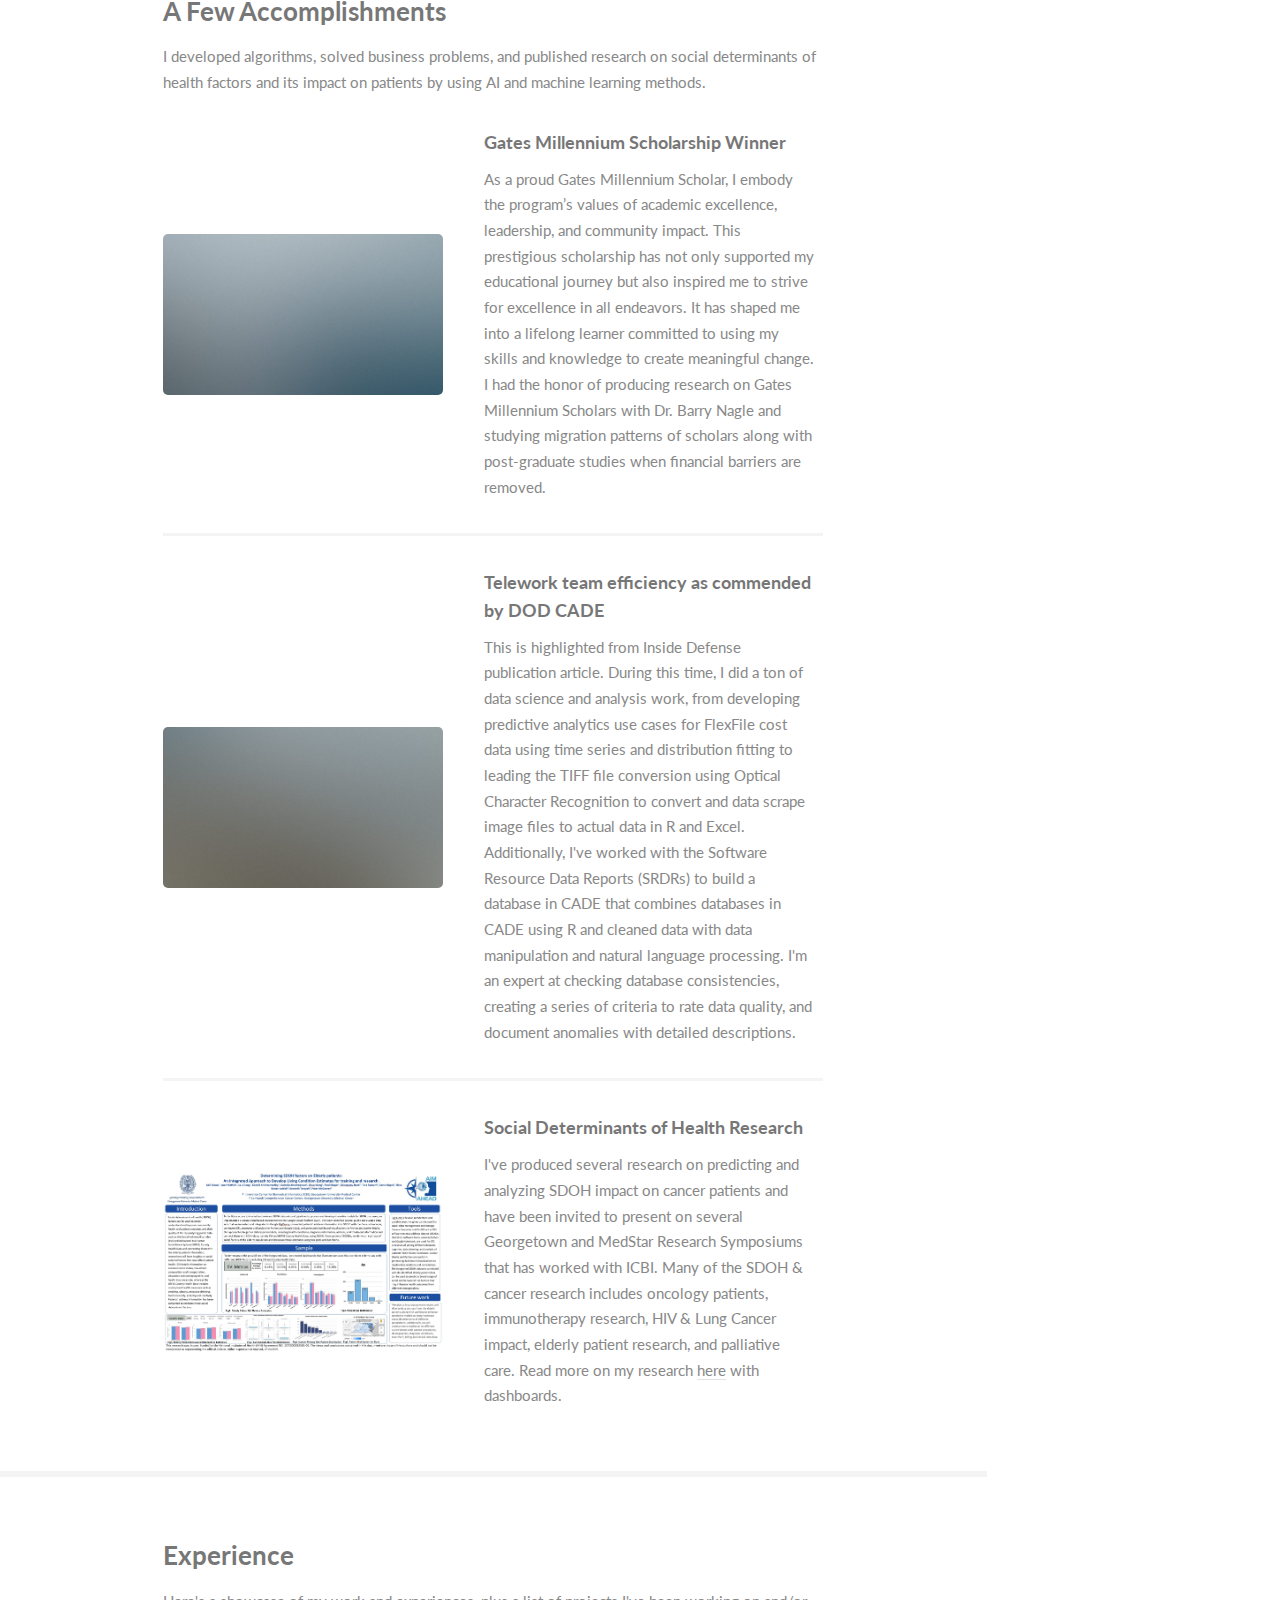
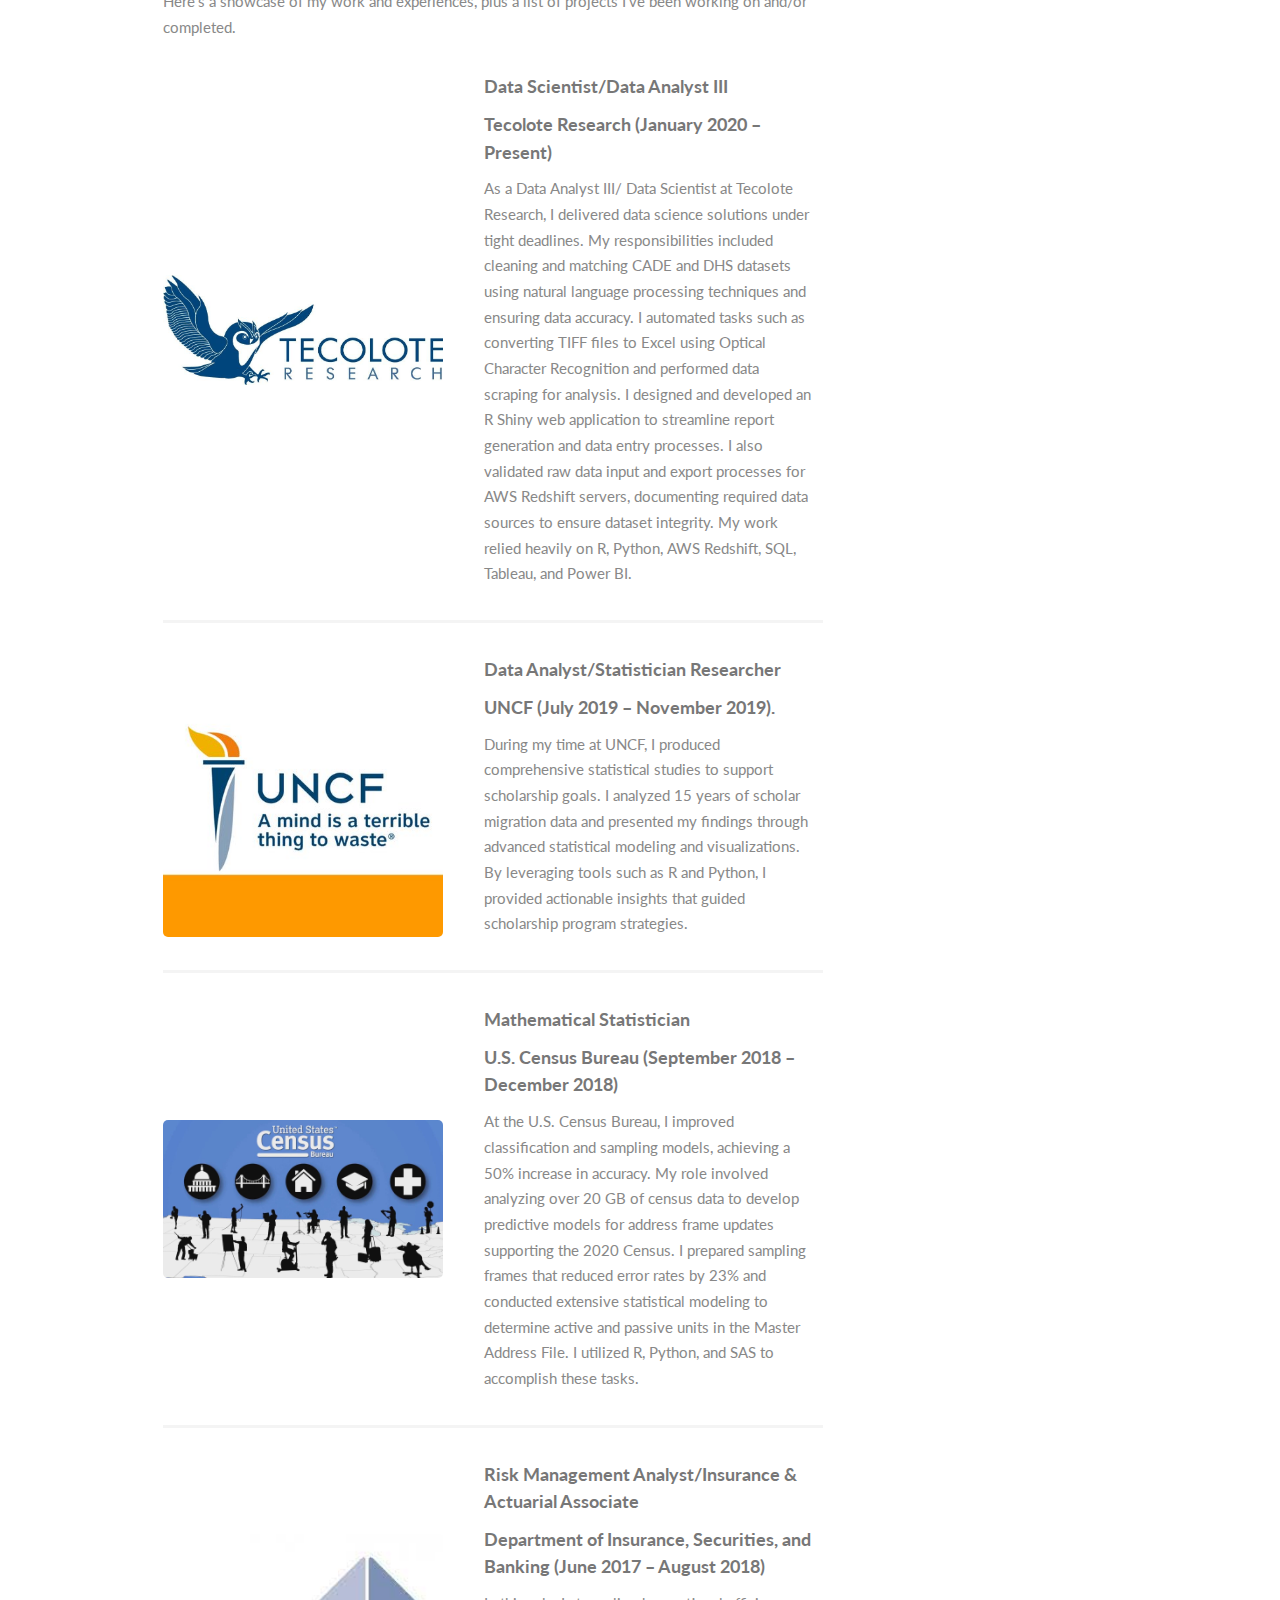
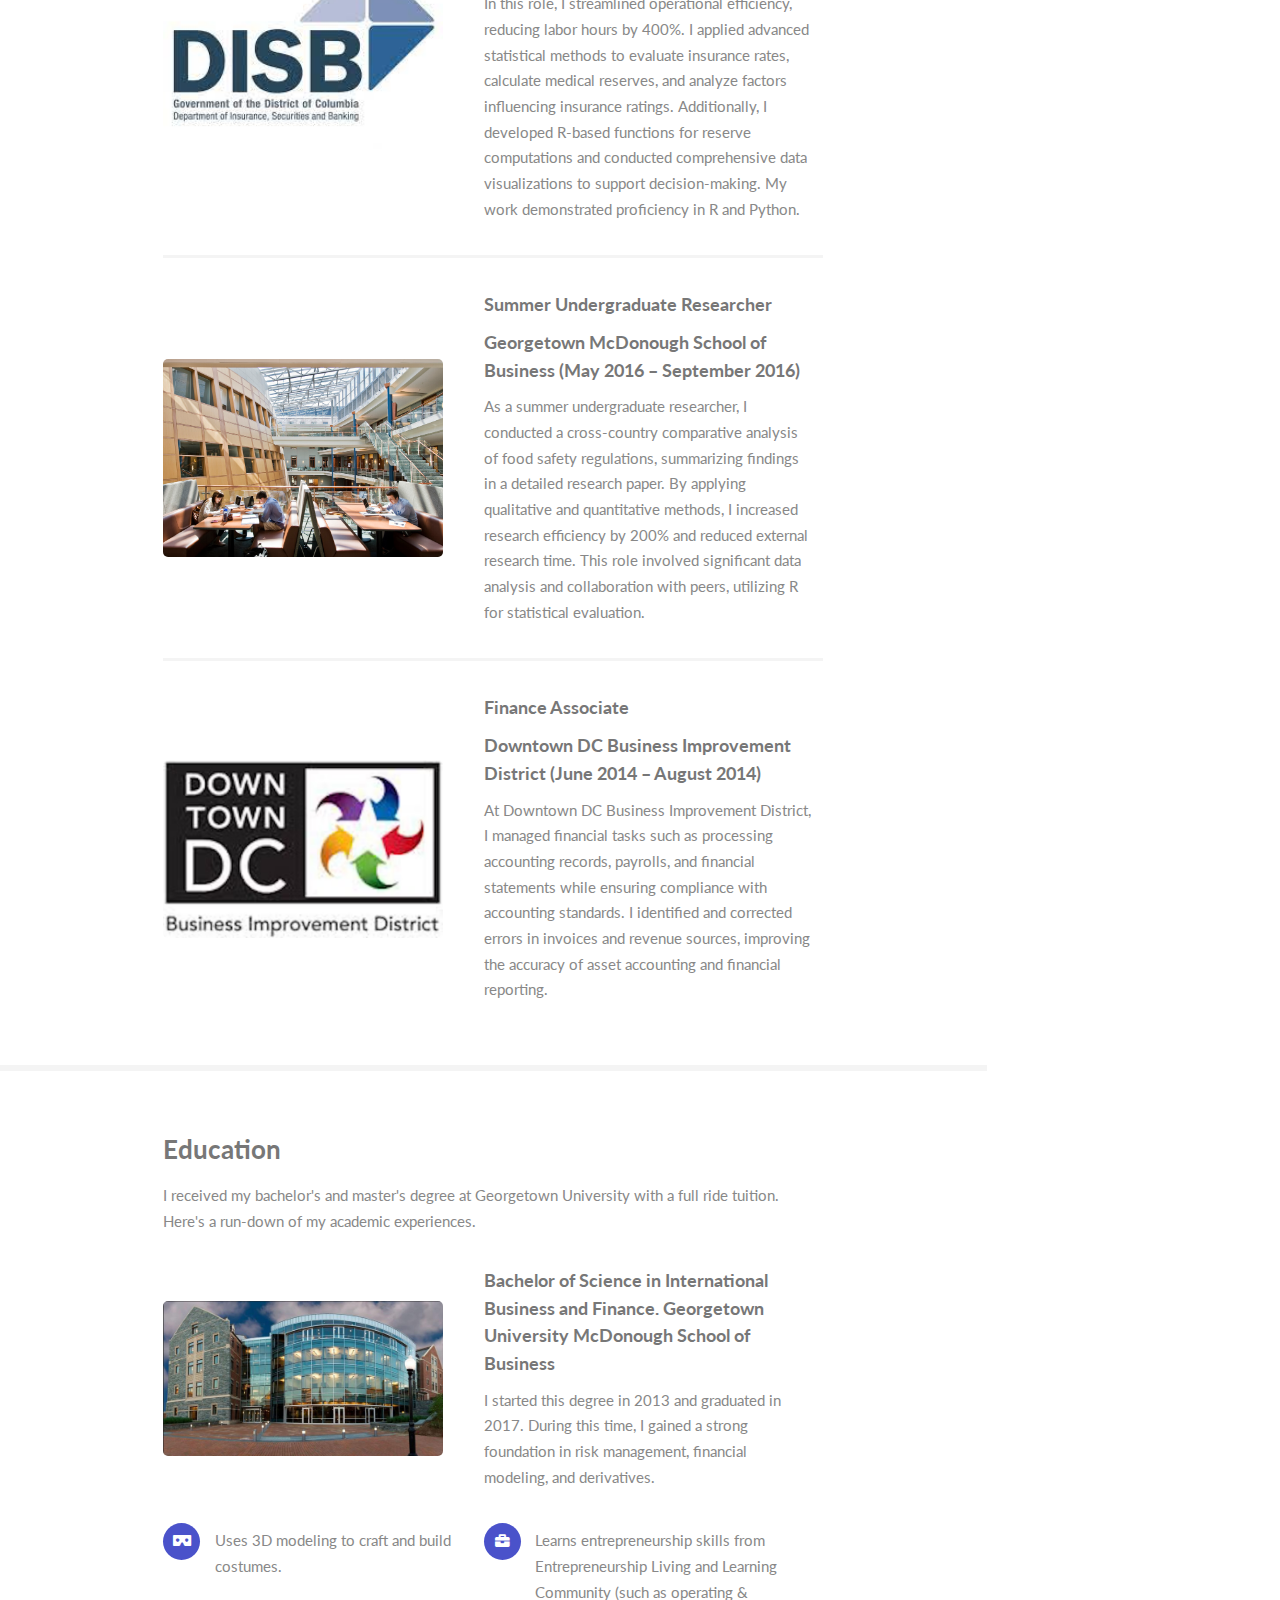
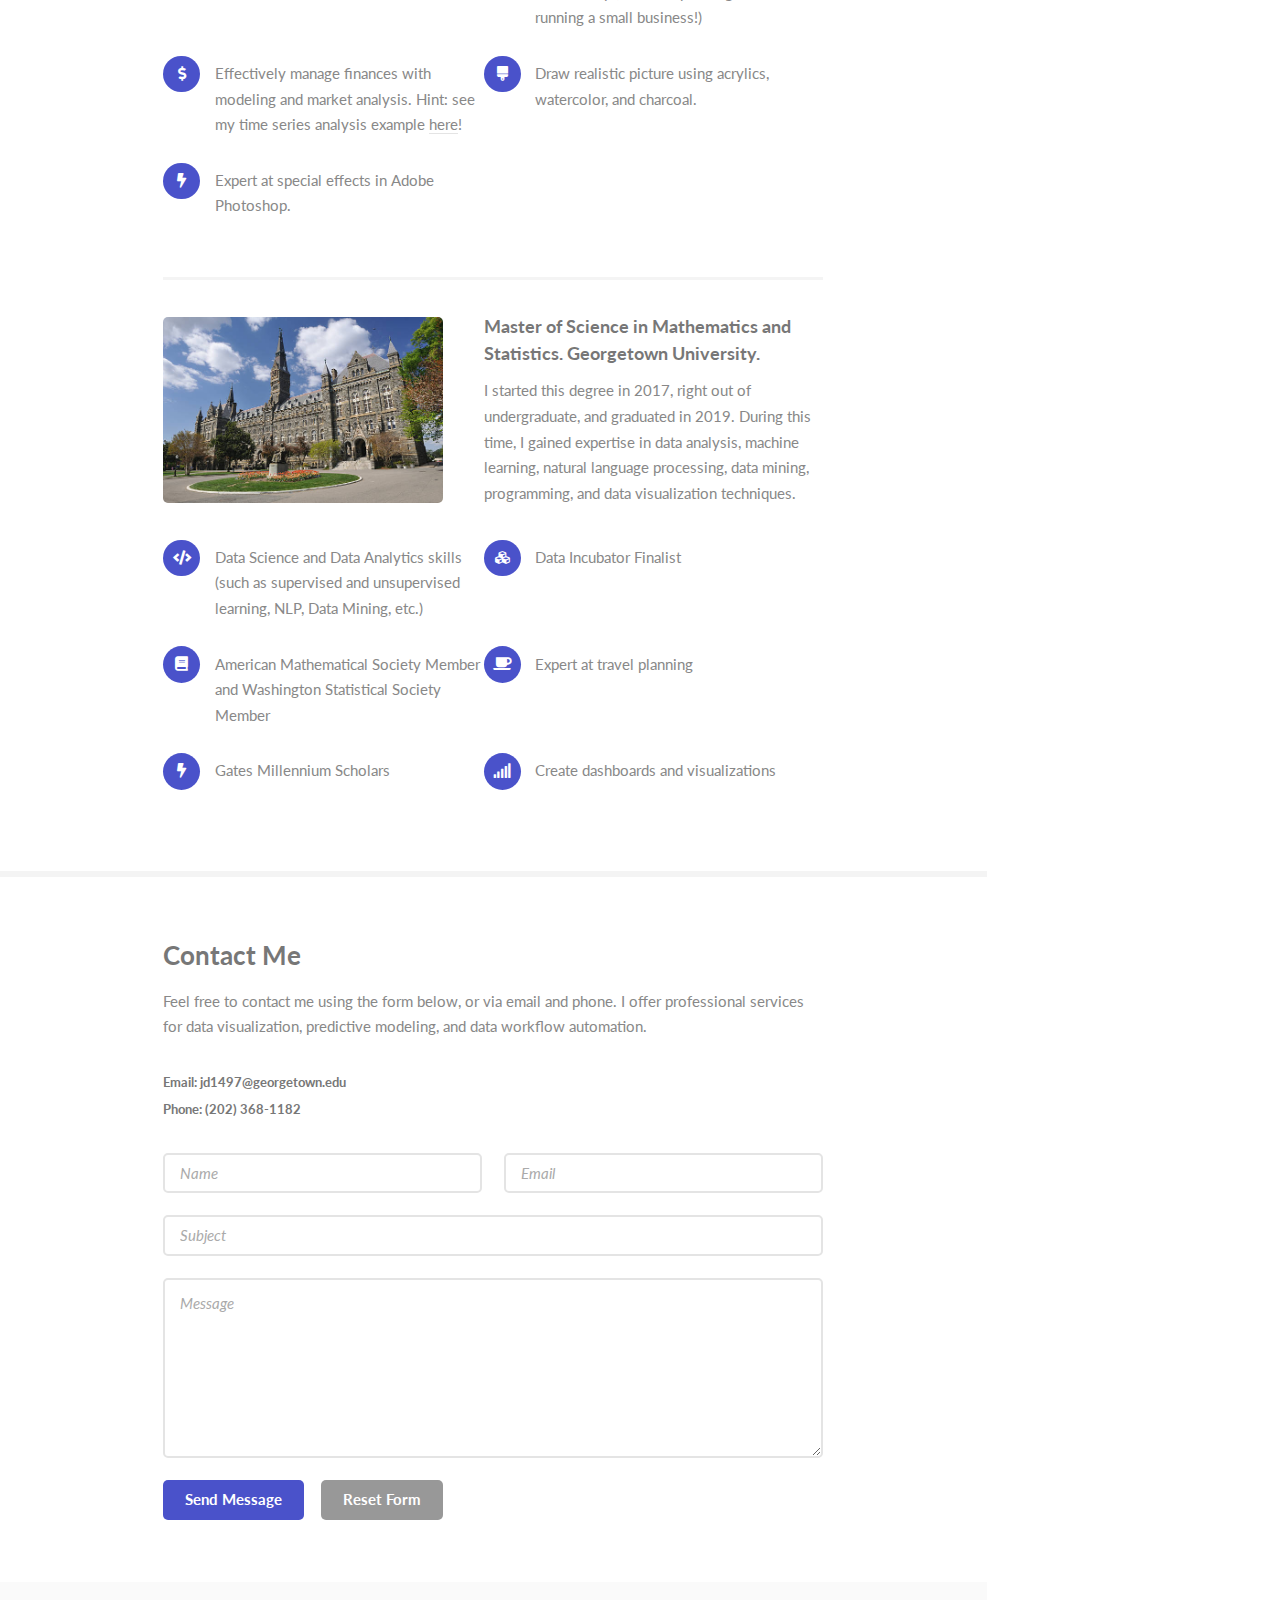
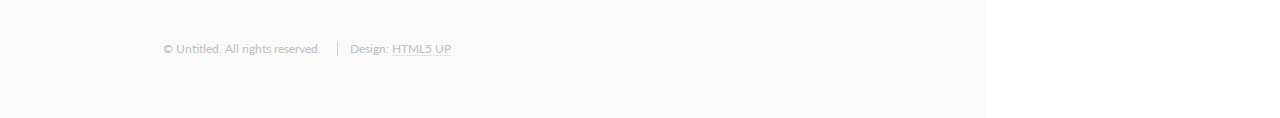
==== commit 5b0787af: "Add files via upload" ====
--- a/index.html
+++ b/index.html
@@ -28,8 +28,9 @@
 				<li><a href="#one" class="active">About</a></li>
 				<li><a href="#two">Things I Can Do</a></li>
 				<li><a href="#three">A Few Accomplishments</a></li>
-				<li><a href="#four">Education</a></li>
-				<li><a href="#five">Contact Me!</a></li>
+				<li><a href="#four">Experience</a></li>
+				<li><a href="#five">Education</a></li>
+				<li><a href="#six">Contact Me!</a></li>
 			</ul>
 		</nav>
 		<footer>
@@ -55,11 +56,13 @@
 				<div class="container">
 					<header class="major">
 						<h2>Jia Li's ePortfolio</h2>
-						<p>Just a site displaying all of my projects.<br />
+						<p>A site displaying all of my projects.<br />
 							More codes and displays on <a href="https://github.com/jd1497">Github</a>.</p>
 					</header>
 					<p>I am a data engineer in Washington, DC and I specialize in 
 						making data visualization to inform data-driven decisions. 
+						I prioritize data pipeline design and automation to not only
+						handle data, but also produce visualization and advanced analytics. 
 						My expertise in machine learning and natural language processing 
 						allows me to model data and predict future trends. 
 						My focus is to help organizations make sense of their data and 
@@ -98,16 +101,31 @@
 							<a href="#" class="image"><img src="images/pic01.jpg" alt="" /></a>
 							<div class="inner">
 								<h4>Gates Millennium Scholarship Winner</h4>
-								<p>Integer eu ante ornare amet commetus vestibulum blandit integer in curae ac faucibus
-									integer adipiscing ornare amet.</p>
+								<p>As a proud Gates Millennium Scholar, I embody the program’s values of academic excellence, 
+									leadership, and community impact. This prestigious scholarship has not only supported my 
+									educational journey but also inspired me to strive for excellence in all endeavors. 
+									It has shaped me into a lifelong learner committed to using my skills and knowledge to 
+									create meaningful change.
+								
+									I had the honor of producing research on Gates Millennium Scholars with Dr. Barry Nagle and 
+									studying migration patterns of scholars along with post-graduate studies when financial barriers
+									are removed.</p>
 							</div>
 						</article>
 						<article>
 							<a href="#" class="image"><img src="images/pic02.jpg" alt="" /></a>
 							<div class="inner">
-								<h4>Terraformed a small moon</h4>
-								<p>Integer eu ante ornare amet commetus vestibulum blandit integer in curae ac faucibus
-									integer adipiscing ornare amet.</p>
+								<h4>Telework team efficiency as commended by DOD CADE</h4>
+								<p>This is highlighted from Inside Defense publication article. During this time,
+									I did a ton of data science and analysis work, from developing predictive analytics 
+									use cases for FlexFile cost data using time series and distribution fitting to
+									leading the TIFF file conversion using Optical Character Recognition to convert and 
+									data scrape image files to actual data in R and Excel. Additionally, I've
+									worked with the Software Resource Data Reports (SRDRs) to build a database in CADE that combines 
+									databases in CADE using R and cleaned data with data manipulation and natural language processing. 
+									I'm an expert at checking database consistencies, creating a series of criteria to rate data quality,
+									 and document anomalies with detailed descriptions. 
+									</p>
 							</div>
 						</article>
 						<article>
@@ -129,6 +147,95 @@
 			</section>
 
 			<section id="four">
+				<div class="container">
+					<h3>Experience</h3>
+					<p>Here's a showcase of my work and experiences, plus a list of projects I've been working on and/or completed.</p>
+					<div class="features">
+						<article>
+							<a href="#" class="image"><img src="images/pic11.jpg" alt="" /></a>
+							<div class="inner">
+								<h4>Data Scientist/Data Analyst III</h4>
+								<h4>Tecolote Research (January 2020 – Present)</h4>
+								<p>As a Data Analyst III/ Data Scientist at Tecolote Research, I delivered data science 
+									solutions under tight deadlines. My responsibilities included 
+									cleaning and matching CADE and DHS datasets using natural language processing 
+									techniques and ensuring data accuracy. I automated tasks such as converting 
+									TIFF files to Excel using Optical Character Recognition and performed data 
+									scraping for analysis. I designed and developed an R Shiny web application to streamline report 
+									generation and data entry processes. 
+									I also validated raw data input and export processes for 
+									AWS Redshift servers, documenting required data sources to ensure dataset integrity. 
+									My work relied heavily on R, Python, AWS Redshift, SQL, Tableau, and Power BI.</p>
+							</div>
+						</article>
+						<article>
+							<a href="#" class="image"><img src="images/pic10.jpg" alt="" /></a>
+							<div class="inner">
+								<h4>Data Analyst/Statistician Researcher</h4>
+								<h4>UNCF (July 2019 – November 2019).</h4>
+								<p>During my time at UNCF, I produced comprehensive statistical studies 
+									to support scholarship goals. I analyzed 15 years of scholar migration 
+									data and presented my findings through advanced statistical modeling and 
+									visualizations. By leveraging tools such as R and Python, I provided actionable 
+									insights that guided scholarship program strategies.</p>
+							</div>
+						</article>
+						<article>
+							<a href="#" class="image"><img src="images/pic09.jpg" alt="" /></a>
+							<div class="inner">
+								<h4>Mathematical Statistician</h4>
+								<h4>U.S. Census Bureau (September 2018 – December 2018)</h4>
+								<p>At the U.S. Census Bureau, I improved classification and sampling models, 
+									achieving a 50% increase in accuracy. My role involved analyzing over 20 GB of 
+									census data to develop predictive models for address frame updates supporting the 
+									2020 Census. I prepared sampling frames that reduced error rates by 23% and conducted 
+									extensive statistical modeling to determine active and passive units in the Master Address 
+									File. I utilized R, Python, and SAS to accomplish these tasks.</p>
+							</div>
+						</article>
+						<article>
+							<a href="#" class="image"><img src="images/pic08.jpg" alt="" /></a>
+							<div class="inner">
+								<h4>Risk Management Analyst/Insurance & Actuarial Associate</h4>
+								<h4>Department of Insurance, Securities, and Banking (June 2017 – August 2018)</h4>
+								<p>In this role, I streamlined operational efficiency, reducing labor hours 
+									by 400%. I applied advanced statistical methods to evaluate insurance rates, 
+									calculate medical reserves, and analyze factors influencing insurance ratings. 
+									Additionally, I developed R-based functions for reserve computations and 
+									conducted comprehensive data visualizations to support decision-making. 
+									My work demonstrated proficiency in R and Python.</p>
+							</div>
+						</article>
+						<article>
+							<a href="#" class="image"><img src="images/pic07.jpg" alt="" /></a>
+							<div class="inner">
+								<h4>Summer Undergraduate Researcher</h4>
+								<h4>Georgetown McDonough School of Business (May 2016 – September 2016)</h4>
+								<p>As a summer undergraduate researcher, I conducted a cross-country comparative 
+									analysis of food safety regulations, summarizing findings in a detailed research 
+									paper. By applying qualitative and quantitative methods, I increased research efficiency 
+									by 200% and reduced external research time. This role involved significant data analysis 
+									and collaboration with peers, utilizing R for statistical evaluation.</p>
+							</div>
+						</article>
+						<article>
+							<a href="#" class="image"><img src="images/pic06.jpg" alt="" /></a>
+							<div class="inner">
+								<h4>Finance Associate</h4>
+								<h4>Downtown DC Business Improvement District (June 2014 – August 2014)</h4>
+								<p>At Downtown DC Business Improvement District, I managed financial tasks 
+									such as processing accounting records, payrolls, and financial statements 
+									while ensuring compliance with accounting standards. I identified and corrected 
+									errors in invoices and revenue sources, improving the accuracy of asset accounting 
+									and financial reporting.</p>
+							</div>
+						</article>
+					</div>
+					
+				</div>
+			</section>
+
+			<section id="five">
 				<div class="container">
 					<h3>Education</h3>
 					<p>I received my bachelor's and master's degree at Georgetown University with a full ride tuition.
@@ -178,7 +285,7 @@
 			</section>
 
 			<!-- Four -->
-			<section id="five">
+			<section id="six">
 				<div class="container">
 					<h3>Contact Me</h3>
 					<p>Feel free to contact me using the form below, or via email and phone. I offer professional services for data visualization, predictive modeling, and data workflow automation.
